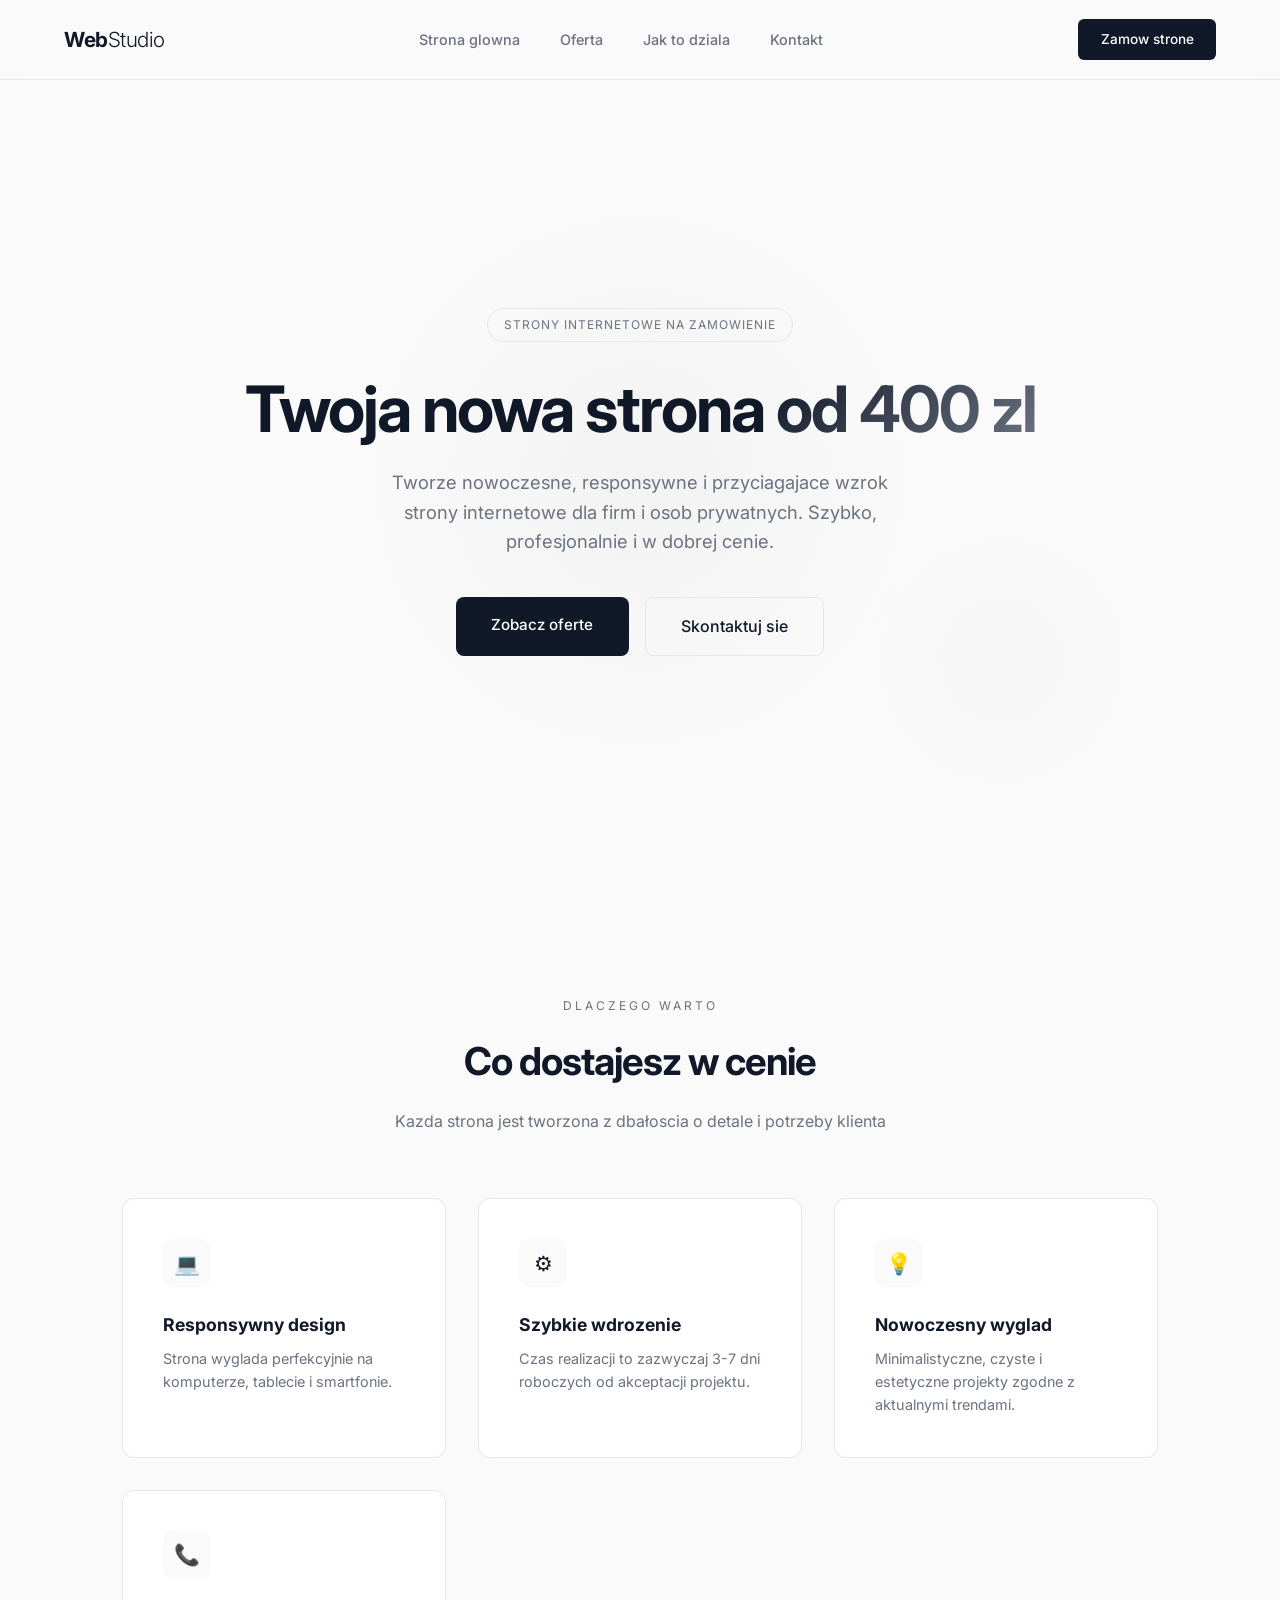
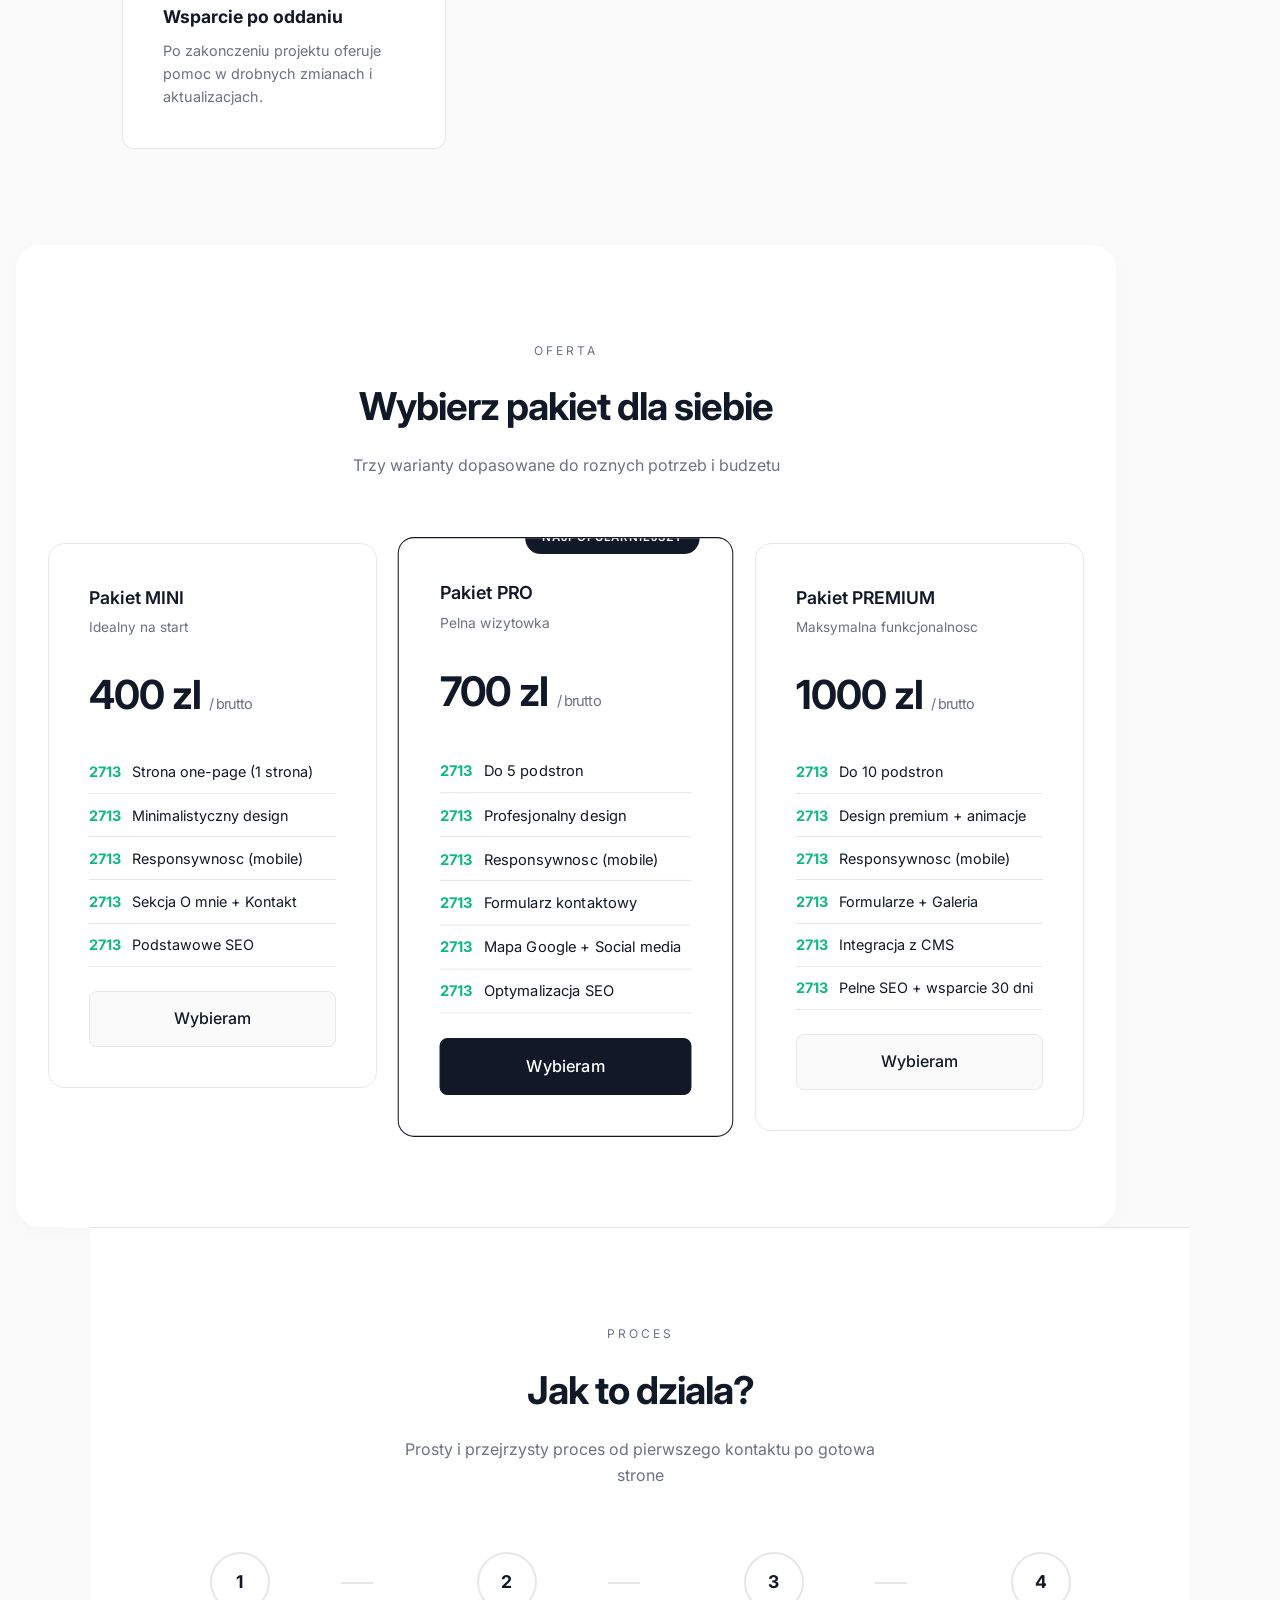
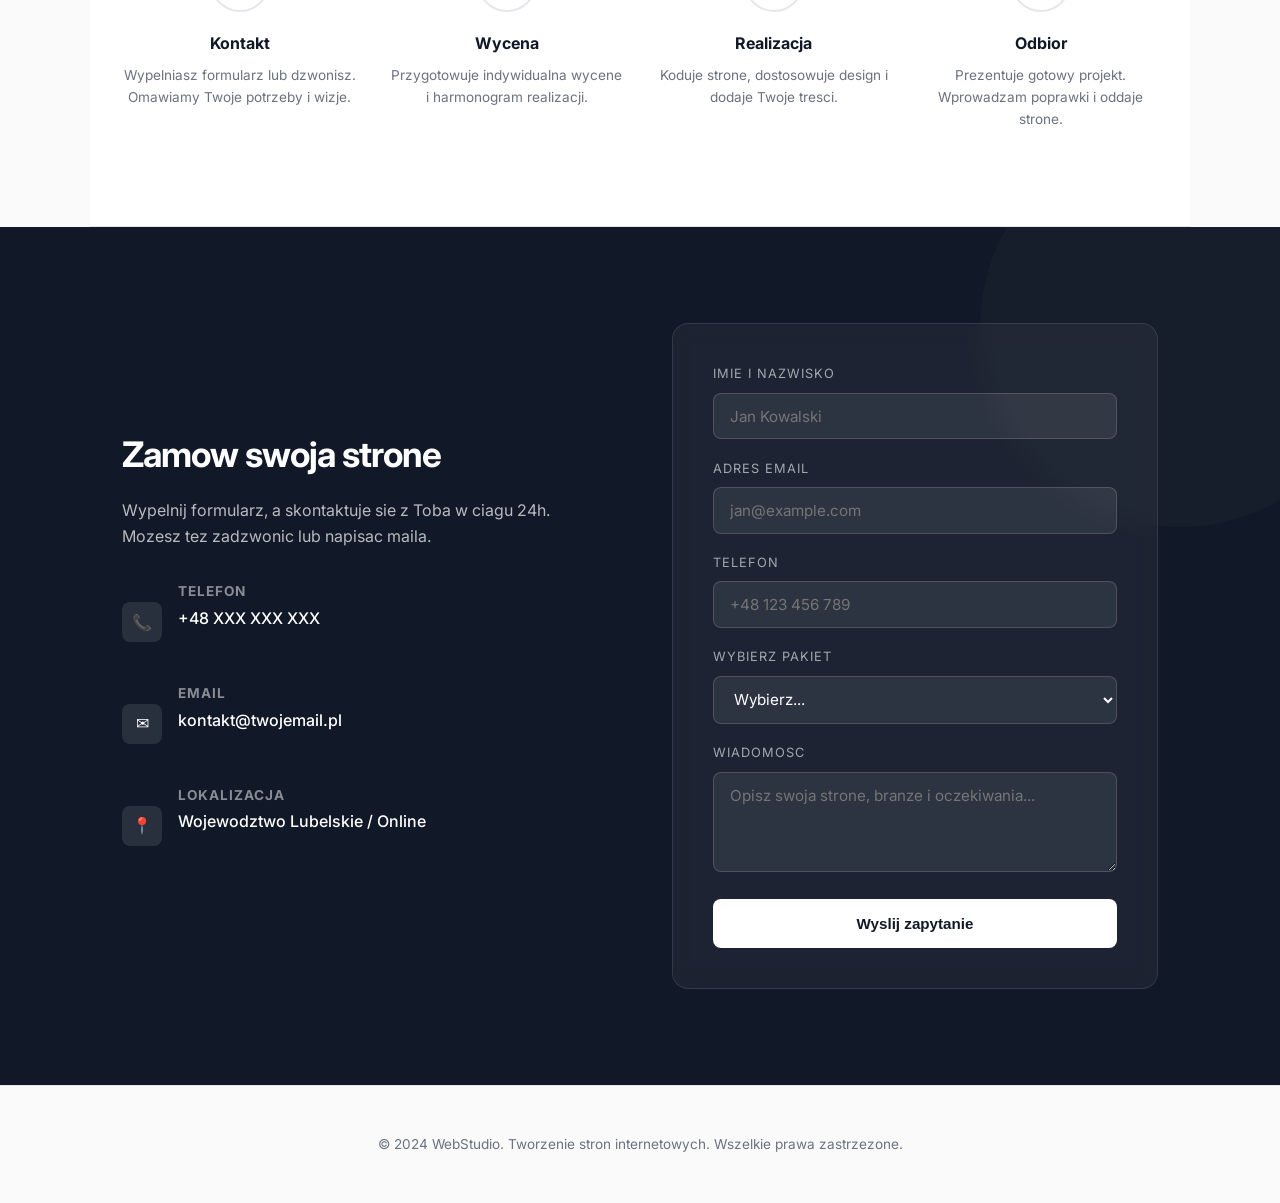
==== index.html @ 591a9b5f "Create index.html" ====
<!DOCTYPE html>
<html lang="pl">
<head>
<meta charset="UTF-8">
<meta name="viewport" content="width=device-width, initial-scale=1.0">
<title>Tworzenie Stron WWW | Profesjonalne strony od 400 zł</title>
<link href="https://fonts.googleapis.com/css2?family=Inter:wght@300;400;500;600;700&display=swap" rel="stylesheet">
<style>
:root{--bg:#fafafa;--text:#111827;--muted:#6b7280;--accent:#111827;--accent-light:#374151;--card:#ffffff;--border:#e5e7eb;--success:#10b981}
*{margin:0;padding:0;box-sizing:border-box}
html{scroll-behavior:smooth}
body{font-family:'Inter',sans-serif;background:var(--bg);color:var(--text);line-height:1.6;overflow-x:hidden}

/* NAV */
nav{position:fixed;top:0;width:100%;padding:1.2rem 4rem;display:flex;justify-content:space-between;align-items:center;z-index:1000;background:rgba(250,250,250,0.85);backdrop-filter:blur(20px);border-bottom:1px solid var(--border);transition:all .3s}
nav.scrolled{padding:0.8rem 4rem;box-shadow:0 4px 20px rgba(0,0,0,0.05)}
.logo{font-weight:700;font-size:1.3rem;letter-spacing:-0.5px}
.logo span{font-weight:300}
.nav-links{display:flex;gap:2.5rem;list-style:none}
.nav-links a{text-decoration:none;color:var(--muted);font-size:0.9rem;font-weight:500;transition:color .3s;position:relative}
.nav-links a:hover{color:var(--text)}
.nav-links a::after{content:'';position:absolute;bottom:-4px;left:0;width:0;height:2px;background:var(--text);transition:width .3s}
.nav-links a:hover::after{width:100%}
.nav-cta{padding:0.6rem 1.4rem;background:var(--text);color:#fff;border-radius:6px;text-decoration:none;font-size:0.85rem;font-weight:500;transition:all .3s}
.nav-cta:hover{background:var(--accent-light);transform:translateY(-1px)}
.mobile-menu{display:none;flex-direction:column;gap:5px;cursor:pointer}
.mobile-menu span{width:24px;height:2px;background:var(--text);transition:.3s}

/* HERO */
.hero{min-height:100vh;display:flex;align-items:center;justify-content:center;text-align:center;padding:8rem 2rem 4rem;position:relative;overflow:hidden}
.hero-bg{position:absolute;inset:0;z-index:0}
.hero-bg::before{content:'';position:absolute;top:20%;left:50%;transform:translateX(-50%);width:600px;height:600px;background:radial-gradient(circle,rgba(17,24,39,0.03) 0%,transparent 70%);border-radius:50%}
.hero-bg::after{content:'';position:absolute;bottom:10%;right:10%;width:300px;height:300px;background:radial-gradient(circle,rgba(17,24,39,0.02) 0%,transparent 70%);border-radius:50%}
.hero-content{position:relative;z-index:1;max-width:800px}
.hero-badge{display:inline-block;padding:0.4rem 1rem;border:1px solid var(--border);border-radius:50px;font-size:0.75rem;color:var(--muted);letter-spacing:1px;text-transform:uppercase;margin-bottom:2rem;animation:fadeInUp 1s ease}
.hero h1{font-size:clamp(2.5rem,5vw,4.5rem);font-weight:700;line-height:1.1;letter-spacing:-2px;margin-bottom:1.5rem;animation:fadeInUp 1.1s ease}
.hero h1 .highlight{background:linear-gradient(135deg,var(--text),var(--muted));-webkit-background-clip:text;-webkit-text-fill-color:transparent;background-clip:text}
.hero p{font-size:1.15rem;color:var(--muted);max-width:500px;margin:0 auto 2.5rem;animation:fadeInUp 1.2s ease}
.hero-buttons{display:flex;gap:1rem;justify-content:center;flex-wrap:wrap;animation:fadeInUp 1.3s ease}
.btn-primary{padding:1rem 2.2rem;background:var(--text);color:#fff;border-radius:8px;text-decoration:none;font-weight:500;transition:all .3s;border:none;cursor:pointer;font-size:0.95rem}
.btn-primary:hover{background:var(--accent-light);transform:translateY(-2px);box-shadow:0 10px 30px rgba(0,0,0,0.15)}
.btn-secondary{padding:1rem 2.2rem;background:transparent;color:var(--text);border:1.5px solid var(--border);border-radius:8px;text-decoration:none;font-weight:500;transition:all .3s}
.btn-secondary:hover{border-color:var(--text)}

@keyframes fadeInUp{from{opacity:0;transform:translateY(30px)}to{opacity:1;transform:translateY(0)}}

/* SECTIONS */
.section{padding:6rem 2rem;max-width:1100px;margin:0 auto}
.section-header{text-align:center;margin-bottom:4rem}
.section-label{font-size:0.75rem;text-transform:uppercase;letter-spacing:3px;color:var(--muted);margin-bottom:1rem}
.section-title{font-size:clamp(1.8rem,3vw,2.5rem);font-weight:700;letter-spacing:-1px;margin-bottom:1rem}
.section-sub{color:var(--muted);max-width:500px;margin:0 auto}

/* WHY */
.why-grid{display:grid;grid-template-columns:repeat(auto-fit,minmax(250px,1fr));gap:2rem;margin-top:3rem}
.why-card{padding:2.5rem;background:var(--card);border:1px solid var(--border);border-radius:12px;transition:all .3s}
.why-card:hover{transform:translateY(-5px);box-shadow:0 20px 40px rgba(0,0,0,0.06);border-color:transparent}
.why-icon{width:48px;height:48px;border-radius:10px;background:var(--bg);display:flex;align-items:center;justify-content:center;font-size:1.3rem;margin-bottom:1.5rem}
.why-card h3{font-size:1.1rem;margin-bottom:0.5rem}
.why-card p{font-size:0.9rem;color:var(--muted)}

/* OFFER */
.offer-grid{display:grid;grid-template-columns:repeat(auto-fit,minmax(300px,1fr));gap:1.5rem;margin-top:3rem;align-items:start}
.offer-card{background:var(--card);border:1.5px solid var(--border);border-radius:16px;padding:2.5rem;transition:all .3s;position:relative;overflow:hidden}
.offer-card:hover{transform:translateY(-8px);box-shadow:0 25px 50px rgba(0,0,0,0.08);border-color:transparent}
.offer-card.featured{border-color:var(--text);transform:scale(1.02)}
.offer-card.featured:hover{transform:scale(1.02) translateY(-8px)}
.popular{position:absolute;top:0;right:2rem;transform:translateY(-50%);background:var(--text);color:#fff;padding:0.4rem 1rem;border-radius:20px;font-size:0.7rem;font-weight:600;letter-spacing:1px;text-transform:uppercase}
.offer-header{margin-bottom:1.5rem}
.offer-name{font-size:1.1rem;font-weight:600;margin-bottom:0.3rem}
.offer-desc{font-size:0.85rem;color:var(--muted)}
.offer-price{font-size:2.5rem;font-weight:700;letter-spacing:-1px;margin-bottom:0.3rem}
.offer-price span{font-size:0.9rem;color:var(--muted);font-weight:400}
.offer-features{list-style:none;margin:1.5rem 0}
.offer-features li{padding:0.6rem 0;border-bottom:1px solid var(--border);font-size:0.9rem;display:flex;align-items:center;gap:0.7rem}
.offer-features li::before{content:"2713";color:var(--success);font-weight:700}
.offer-btn{display:block;width:100%;padding:0.9rem;text-align:center;background:var(--bg);color:var(--text);border:1.5px solid var(--border);border-radius:8px;text-decoration:none;font-weight:500;transition:all .3s}
.offer-btn:hover{background:var(--text);color:#fff;border-color:var(--text)}
.offer-card.featured .offer-btn{background:var(--text);color:#fff;border-color:var(--text)}
.offer-card.featured .offer-btn:hover{background:var(--accent-light)}

/* PROCESS */
.process-section{background:#fff;border-top:1px solid var(--border);border-bottom:1px solid var(--border)}
.process-steps{display:flex;justify-content:space-between;gap:2rem;flex-wrap:wrap;margin-top:3rem}
.process-step{flex:1;min-width:200px;text-align:center;position:relative}
.process-step:not(:last-child)::after{content:'';position:absolute;top:30px;right:-1rem;width:2rem;height:2px;background:var(--border)}
.step-circle{width:60px;height:60px;border-radius:50%;border:2px solid var(--border);display:flex;align-items:center;justify-content:center;font-weight:700;font-size:1.1rem;margin:0 auto 1.2rem;background:#fff;transition:all .3s}
.process-step:hover .step-circle{border-color:var(--text);background:var(--text);color:#fff}
.process-step h4{margin-bottom:0.5rem}
.process-step p{font-size:0.85rem;color:var(--muted)}

/* CONTACT */
.contact-section{background:var(--text);color:#fff;position:relative;overflow:hidden}
.contact-section::before{content:'';position:absolute;top:-100px;right:-100px;width:400px;height:400px;background:rgba(255,255,255,0.02);border-radius:50%}
.contact-grid{display:grid;grid-template-columns:1fr 1fr;gap:4rem;align-items:center}
.contact-info h2{font-size:2.2rem;margin-bottom:1rem;letter-spacing:-1px}
.contact-info p{color:rgba(255,255,255,0.7);margin-bottom:2rem}
.contact-detail{display:flex;align-items:center;gap:1rem;margin-bottom:1.2rem}
.contact-detail-icon{width:40px;height:40px;border-radius:8px;background:rgba(255,255,255,0.1);display:flex;align-items:center;justify-content:center;font-size:1rem}
.contact-detail-text h4{font-size:0.85rem;color:rgba(255,255,255,0.5);text-transform:uppercase;letter-spacing:1px;margin-bottom:0.2rem}
.contact-detail-text p{color:#fff;font-weight:500}

.contact-form{background:rgba(255,255,255,0.05);backdrop-filter:blur(10px);padding:2.5rem;border-radius:16px;border:1px solid rgba(255,255,255,0.1)}
.form-group{margin-bottom:1.2rem}
.form-group label{display:block;font-size:0.8rem;text-transform:uppercase;letter-spacing:1px;color:rgba(255,255,255,0.6);margin-bottom:0.5rem}
.form-group input,.form-group select,.form-group textarea{width:100%;padding:0.8rem 1rem;background:rgba(255,255,255,0.08);border:1px solid rgba(255,255,255,0.15);border-radius:8px;color:#fff;font-family:inherit;font-size:0.95rem;transition:all .3s}
.form-group input:focus,.form-group select:focus,.form-group textarea:focus{outline:none;border-color:rgba(255,255,255,0.4);background:rgba(255,255,255,0.12)}
.form-group textarea{min-height:100px;resize:vertical}
.form-group select option{background:var(--text);color:#fff}
.submit-btn{width:100%;padding:1rem;background:#fff;color:var(--text);border:none;border-radius:8px;font-weight:600;font-size:0.95rem;cursor:pointer;transition:all .3s}
.submit-btn:hover{background:rgba(255,255,255,0.9);transform:translateY(-2px)}

/* FOOTER */
footer{padding:3rem 2rem;text-align:center;color:var(--muted);font-size:0.85rem;border-top:1px solid var(--border)}

/* RESPONSIVE */
@media(max-width:768px){
.nav-links{display:none}
.mobile-menu{display:flex}
.hero h1{font-size:2.2rem}
.contact-grid{grid-template-columns:1fr;gap:3rem}
.process-step:not(:last-child)::after{display:none}
.section{padding:4rem 1.5rem}
nav{padding:1rem 1.5rem}
}
</style>
</head>
<body>

<nav id="navbar">
<div class="logo">Web<span>Studio</span></div>
<ul class="nav-links">
<li><a href="#home">Strona glowna</a></li>
<li><a href="#oferta">Oferta</a></li>
<li><a href="#proces">Jak to dziala</a></li>
<li><a href="#kontakt">Kontakt</a></li>
</ul>
<a href="#kontakt" class="nav-cta">Zamow strone</a>
<div class="mobile-menu" onclick="document.querySelector('.nav-links').classList.toggle('active')">
<span></span><span></span><span></span>
</div>
</nav>

<section class="hero" id="home">
<div class="hero-bg"></div>
<div class="hero-content">
<div class="hero-badge">Strony internetowe na zamowienie</div>
<h1>Twoja nowa strona <span class="highlight">od 400 zl</span></h1>
<p>Tworze nowoczesne, responsywne i przyciagajace wzrok strony internetowe dla firm i osob prywatnych. Szybko, profesjonalnie i w dobrej cenie.</p>
<div class="hero-buttons">
<a href="#oferta" class="btn-primary">Zobacz oferte</a>
<a href="#kontakt" class="btn-secondary">Skontaktuj sie</a>
</div>
</div>
</section>

<section class="section" id="dlaczego">
<div class="section-header">
<div class="section-label">Dlaczego warto</div>
<h2 class="section-title">Co dostajesz w cenie</h2>
<p class="section-sub">Kazda strona jest tworzona z dbałoscia o detale i potrzeby klienta</p>
</div>
<div class="why-grid">
<div class="why-card">
<div class="why-icon">&#128187;</div>
<h3>Responsywny design</h3>
<p>Strona wyglada perfekcyjnie na komputerze, tablecie i smartfonie.</p>
</div>
<div class="why-card">
<div class="why-icon">&#9881;</div>
<h3>Szybkie wdrozenie</h3>
<p>Czas realizacji to zazwyczaj 3-7 dni roboczych od akceptacji projektu.</p>
</div>
<div class="why-card">
<div class="why-icon">&#128161;</div>
<h3>Nowoczesny wyglad</h3>
<p>Minimalistyczne, czyste i estetyczne projekty zgodne z aktualnymi trendami.</p>
</div>
<div class="why-card">
<div class="why-icon">&#128222;</div>
<h3>Wsparcie po oddaniu</h3>
<p>Po zakonczeniu projektu oferuje pomoc w drobnych zmianach i aktualizacjach.</p>
</div>
</div>
</section>

<section class="section" id="oferta" style="background:#fff;border-radius:24px;margin:0 1rem;padding:6rem 2rem;box-shadow:0 4px 20px rgba(0,0,0,0.02)">
<div class="section-header">
<div class="section-label">Oferta</div>
<h2 class="section-title">Wybierz pakiet dla siebie</h2>
<p class="section-sub">Trzy warianty dopasowane do roznych potrzeb i budzetu</p>
</div>
<div class="offer-grid">
<div class="offer-card">
<div class="offer-header">
<div class="offer-name">Pakiet MINI</div>
<div class="offer-desc">Idealny na start</div>
</div>
<div class="offer-price">400 zl <span>/ brutto</span></div>
<ul class="offer-features">
<li>Strona one-page (1 strona)</li>
<li>Minimalistyczny design</li>
<li>Responsywnosc (mobile)</li>
<li>Sekcja O mnie + Kontakt</li>
<li>Podstawowe SEO</li>
</ul>
<a href="#kontakt" class="offer-btn">Wybieram</a>
</div>
<div class="offer-card featured">
<div class="popular">Najpopularniejszy</div>
<div class="offer-header">
<div class="offer-name">Pakiet PRO</div>
<div class="offer-desc">Pelna wizytowka</div>
</div>
<div class="offer-price">700 zl <span>/ brutto</span></div>
<ul class="offer-features">
<li>Do 5 podstron</li>
<li>Profesjonalny design</li>
<li>Responsywnosc (mobile)</li>
<li>Formularz kontaktowy</li>
<li>Mapa Google + Social media</li>
<li>Optymalizacja SEO</li>
</ul>
<a href="#kontakt" class="offer-btn">Wybieram</a>
</div>
<div class="offer-card">
<div class="offer-header">
<div class="offer-name">Pakiet PREMIUM</div>
<div class="offer-desc">Maksymalna funkcjonalnosc</div>
</div>
<div class="offer-price">1000 zl <span>/ brutto</span></div>
<ul class="offer-features">
<li>Do 10 podstron</li>
<li>Design premium + animacje</li>
<li>Responsywnosc (mobile)</li>
<li>Formularze + Galeria</li>
<li>Integracja z CMS</li>
<li>Pelne SEO + wsparcie 30 dni</li>
</ul>
<a href="#kontakt" class="offer-btn">Wybieram</a>
</div>
</div>
</section>

<section class="section process-section" id="proces">
<div class="section-header">
<div class="section-label">Proces</div>
<h2 class="section-title">Jak to dziala?</h2>
<p class="section-sub">Prosty i przejrzysty proces od pierwszego kontaktu po gotowa strone</p>
</div>
<div class="process-steps">
<div class="process-step">
<div class="step-circle">1</div>
<h4>Kontakt</h4>
<p>Wypelniasz formularz lub dzwonisz. Omawiamy Twoje potrzeby i wizje.</p>
</div>
<div class="process-step">
<div class="step-circle">2</div>
<h4>Wycena</h4>
<p>Przygotowuje indywidualna wycene i harmonogram realizacji.</p>
</div>
<div class="process-step">
<div class="step-circle">3</div>
<h4>Realizacja</h4>
<p>Koduje strone, dostosowuje design i dodaje Twoje tresci.</p>
</div>
<div class="process-step">
<div class="step-circle">4</div>
<h4>Odbior</h4>
<p>Prezentuje gotowy projekt. Wprowadzam poprawki i oddaje strone.</p>
</div>
</div>
</section>

<section class="contact-section" id="kontakt">
<div class="section" style="max-width:1100px">
<div class="contact-grid">
<div class="contact-info">
<h2>Zamow swoja strone</h2>
<p>Wypelnij formularz, a skontaktuje sie z Toba w ciagu 24h. Mozesz tez zadzwonic lub napisac maila.</p>
<div class="contact-detail">
<div class="contact-detail-icon">&#128222;</div>
<div class="contact-detail-text">
<h4>Telefon</h4>
<p>+48 XXX XXX XXX</p>
</div>
</div>
<div class="contact-detail">
<div class="contact-detail-icon">&#9993;</div>
<div class="contact-detail-text">
<h4>Email</h4>
<p>kontakt@twojemail.pl</p>
</div>
</div>
<div class="contact-detail">
<div class="contact-detail-icon">&#128205;</div>
<div class="contact-detail-text">
<h4>Lokalizacja</h4>
<p>Wojewodztwo Lubelskie / Online</p>
</div>
</div>
</div>
<div class="contact-form">
<form onsubmit="event.preventDefault(); alert('Dziekujemy! Twoje zapytanie zostalo wyslane.');">
<div class="form-group">
<label>Imie i nazwisko</label>
<input type="text" placeholder="Jan Kowalski" required>
</div>
<div class="form-group">
<label>Adres email</label>
<input type="email" placeholder="jan@example.com" required>
</div>
<div class="form-group">
<label>Telefon</label>
<input type="tel" placeholder="+48 123 456 789">
</div>
<div class="form-group">
<label>Wybierz pakiet</label>
<select required>
<option value="">Wybierz...</option>
<option value="mini">Pakiet MINI — 400 zl</option>
<option value="pro">Pakiet PRO — 700 zl</option>
<option value="premium">Pakiet PREMIUM — 1000 zl</option>
<option value="inne">Inne / Indywidualna wycena</option>
</select>
</div>
<div class="form-group">
<label>Wiadomosc</label>
<textarea placeholder="Opisz swoja strone, branze i oczekiwania..."></textarea>
</div>
<button type="submit" class="submit-btn">Wyslij zapytanie</button>
</form>
</div>
</div>
</div>
</section>

<footer>
<p>&copy; 2024 WebStudio. Tworzenie stron internetowych. Wszelkie prawa zastrzezone.</p>
</footer>

<script>
window.addEventListener('scroll',()=>{
const nav=document.getElementById('navbar');
if(window.scrollY>50) nav.classList.add('scrolled');
else nav.classList.remove('scrolled');
});
</script>

</body>
  </html>
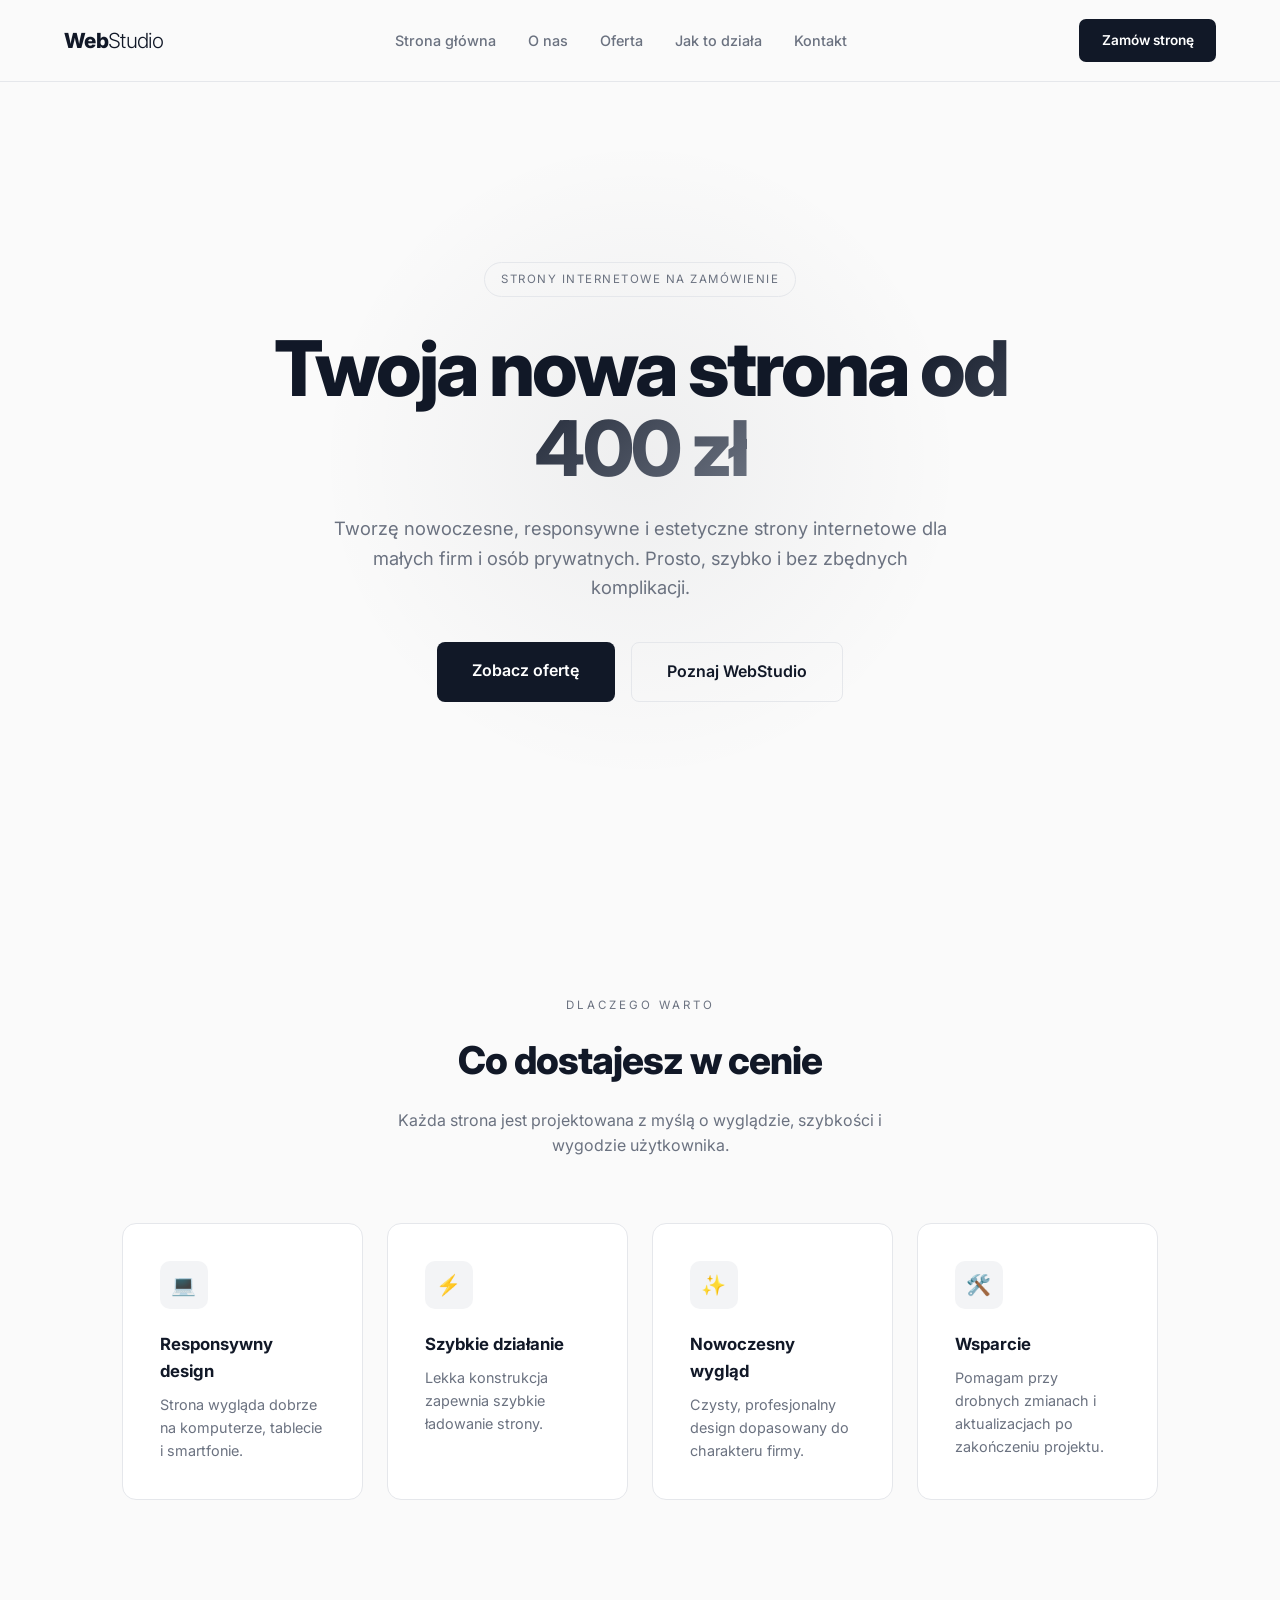
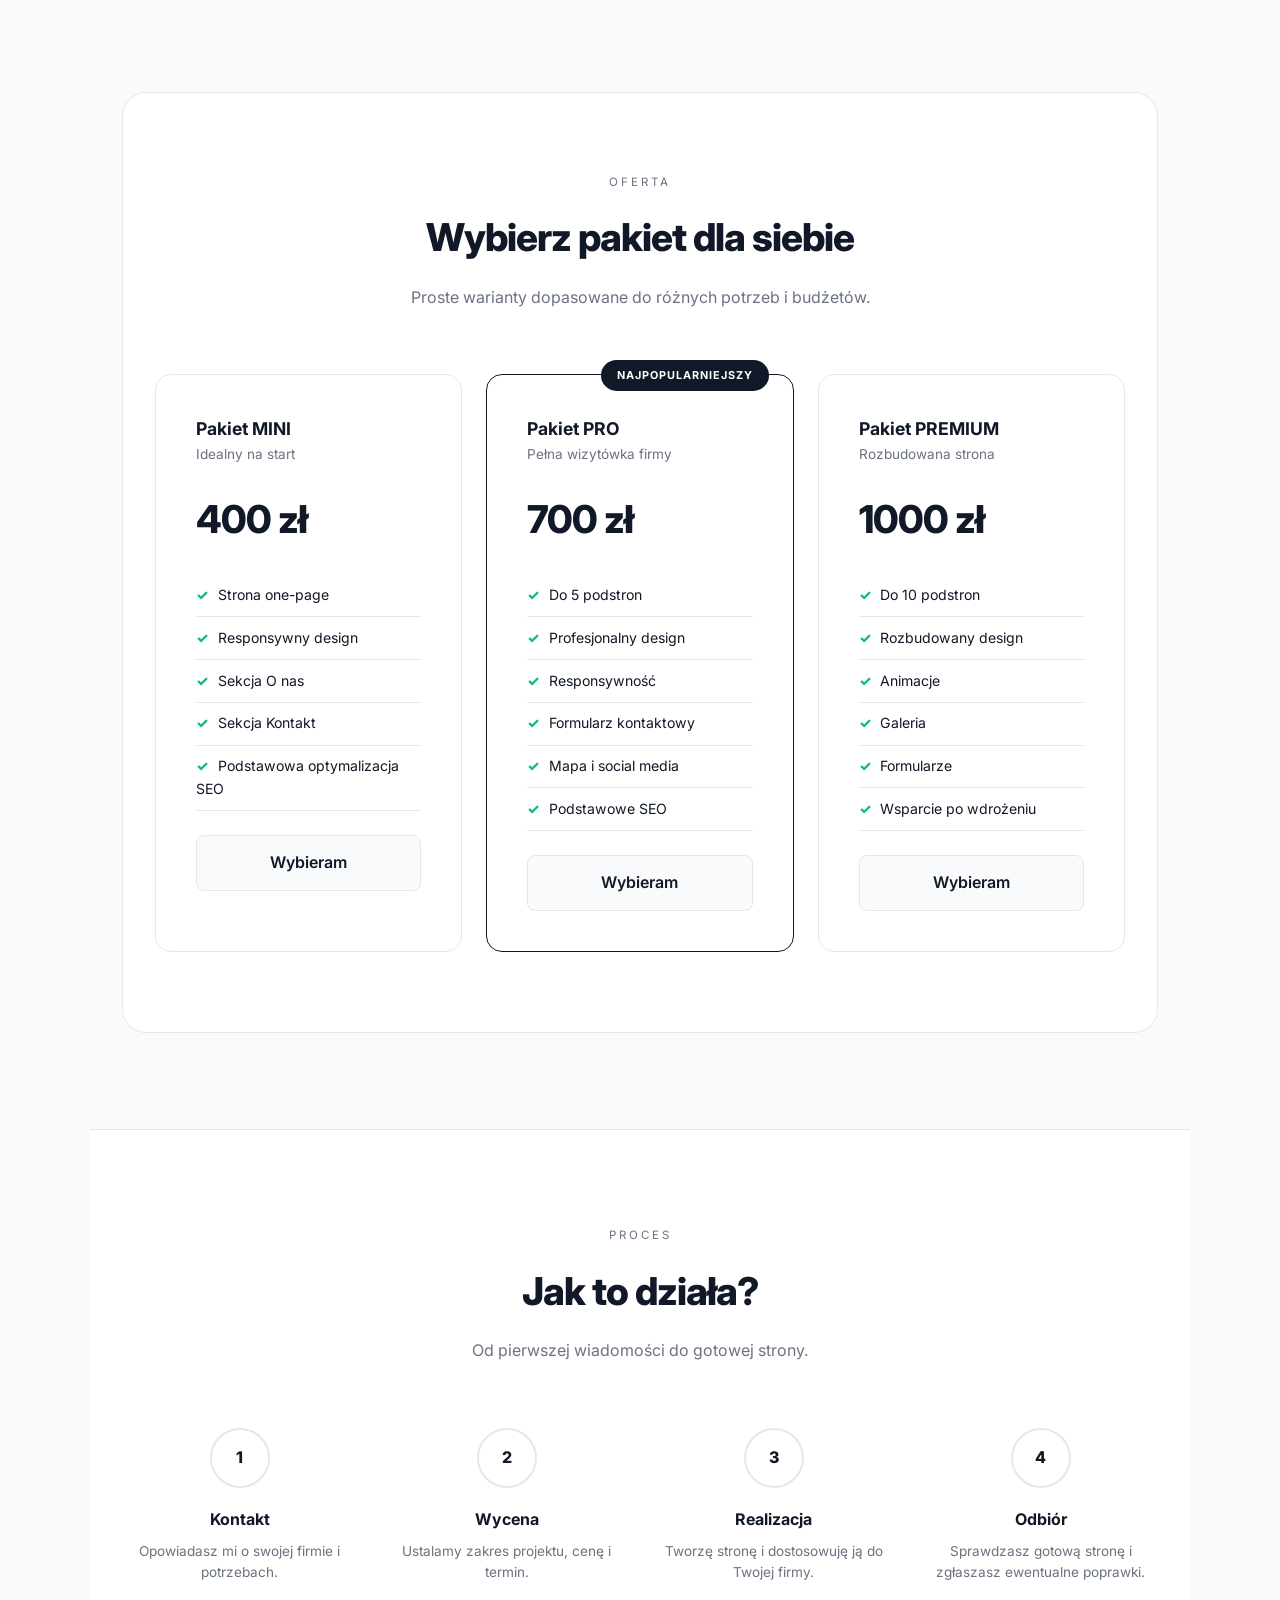
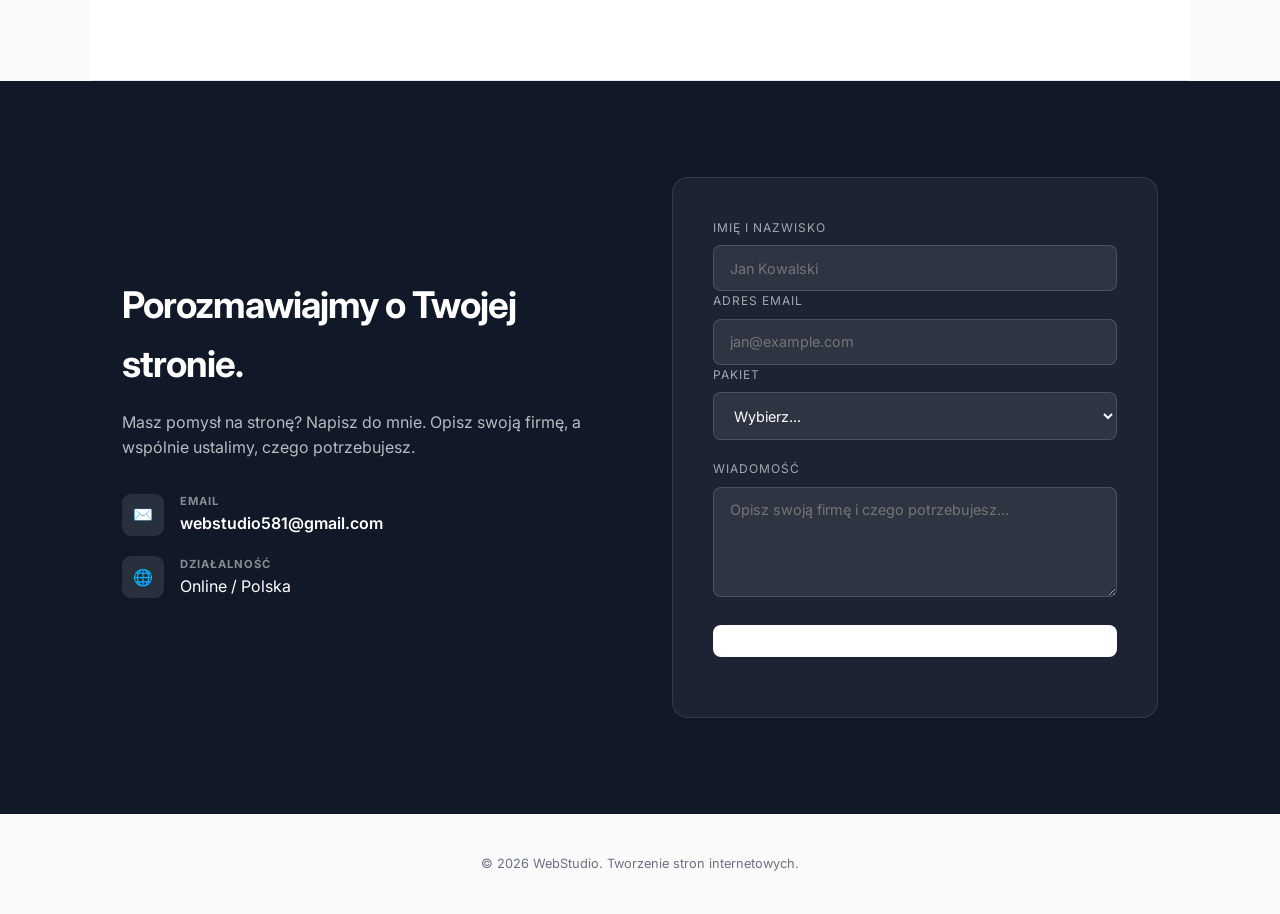
==== commit 59753a11: "Update index.html" ====
--- a/index.html
+++ b/index.html
@@ -1,351 +1,929 @@
-<!DOCTYPE html>
-<html lang="pl">
+<!DOCTYPE html><html lang="pl">
 <head>
 <meta charset="UTF-8">
-<meta name="viewport" content="width=device-width, initial-scale=1.0">
-<title>Tworzenie Stron WWW | Profesjonalne strony od 400 zł</title>
-<link href="https://fonts.googleapis.com/css2?family=Inter:wght@300;400;500;600;700&display=swap" rel="stylesheet">
-<style>
-:root{--bg:#fafafa;--text:#111827;--muted:#6b7280;--accent:#111827;--accent-light:#374151;--card:#ffffff;--border:#e5e7eb;--success:#10b981}
-*{margin:0;padding:0;box-sizing:border-box}
-html{scroll-behavior:smooth}
-body{font-family:'Inter',sans-serif;background:var(--bg);color:var(--text);line-height:1.6;overflow-x:hidden}
-
-/* NAV */
-nav{position:fixed;top:0;width:100%;padding:1.2rem 4rem;display:flex;justify-content:space-between;align-items:center;z-index:1000;background:rgba(250,250,250,0.85);backdrop-filter:blur(20px);border-bottom:1px solid var(--border);transition:all .3s}
-nav.scrolled{padding:0.8rem 4rem;box-shadow:0 4px 20px rgba(0,0,0,0.05)}
-.logo{font-weight:700;font-size:1.3rem;letter-spacing:-0.5px}
-.logo span{font-weight:300}
-.nav-links{display:flex;gap:2.5rem;list-style:none}
-.nav-links a{text-decoration:none;color:var(--muted);font-size:0.9rem;font-weight:500;transition:color .3s;position:relative}
-.nav-links a:hover{color:var(--text)}
-.nav-links a::after{content:'';position:absolute;bottom:-4px;left:0;width:0;height:2px;background:var(--text);transition:width .3s}
-.nav-links a:hover::after{width:100%}
-.nav-cta{padding:0.6rem 1.4rem;background:var(--text);color:#fff;border-radius:6px;text-decoration:none;font-size:0.85rem;font-weight:500;transition:all .3s}
-.nav-cta:hover{background:var(--accent-light);transform:translateY(-1px)}
-.mobile-menu{display:none;flex-direction:column;gap:5px;cursor:pointer}
-.mobile-menu span{width:24px;height:2px;background:var(--text);transition:.3s}
-
-/* HERO */
-.hero{min-height:100vh;display:flex;align-items:center;justify-content:center;text-align:center;padding:8rem 2rem 4rem;position:relative;overflow:hidden}
-.hero-bg{position:absolute;inset:0;z-index:0}
-.hero-bg::before{content:'';position:absolute;top:20%;left:50%;transform:translateX(-50%);width:600px;height:600px;background:radial-gradient(circle,rgba(17,24,39,0.03) 0%,transparent 70%);border-radius:50%}
-.hero-bg::after{content:'';position:absolute;bottom:10%;right:10%;width:300px;height:300px;background:radial-gradient(circle,rgba(17,24,39,0.02) 0%,transparent 70%);border-radius:50%}
-.hero-content{position:relative;z-index:1;max-width:800px}
-.hero-badge{display:inline-block;padding:0.4rem 1rem;border:1px solid var(--border);border-radius:50px;font-size:0.75rem;color:var(--muted);letter-spacing:1px;text-transform:uppercase;margin-bottom:2rem;animation:fadeInUp 1s ease}
-.hero h1{font-size:clamp(2.5rem,5vw,4.5rem);font-weight:700;line-height:1.1;letter-spacing:-2px;margin-bottom:1.5rem;animation:fadeInUp 1.1s ease}
-.hero h1 .highlight{background:linear-gradient(135deg,var(--text),var(--muted));-webkit-background-clip:text;-webkit-text-fill-color:transparent;background-clip:text}
-.hero p{font-size:1.15rem;color:var(--muted);max-width:500px;margin:0 auto 2.5rem;animation:fadeInUp 1.2s ease}
-.hero-buttons{display:flex;gap:1rem;justify-content:center;flex-wrap:wrap;animation:fadeInUp 1.3s ease}
-.btn-primary{padding:1rem 2.2rem;background:var(--text);color:#fff;border-radius:8px;text-decoration:none;font-weight:500;transition:all .3s;border:none;cursor:pointer;font-size:0.95rem}
-.btn-primary:hover{background:var(--accent-light);transform:translateY(-2px);box-shadow:0 10px 30px rgba(0,0,0,0.15)}
-.btn-secondary{padding:1rem 2.2rem;background:transparent;color:var(--text);border:1.5px solid var(--border);border-radius:8px;text-decoration:none;font-weight:500;transition:all .3s}
-.btn-secondary:hover{border-color:var(--text)}
-
-@keyframes fadeInUp{from{opacity:0;transform:translateY(30px)}to{opacity:1;transform:translateY(0)}}
-
-/* SECTIONS */
-.section{padding:6rem 2rem;max-width:1100px;margin:0 auto}
-.section-header{text-align:center;margin-bottom:4rem}
-.section-label{font-size:0.75rem;text-transform:uppercase;letter-spacing:3px;color:var(--muted);margin-bottom:1rem}
-.section-title{font-size:clamp(1.8rem,3vw,2.5rem);font-weight:700;letter-spacing:-1px;margin-bottom:1rem}
-.section-sub{color:var(--muted);max-width:500px;margin:0 auto}
-
-/* WHY */
-.why-grid{display:grid;grid-template-columns:repeat(auto-fit,minmax(250px,1fr));gap:2rem;margin-top:3rem}
-.why-card{padding:2.5rem;background:var(--card);border:1px solid var(--border);border-radius:12px;transition:all .3s}
-.why-card:hover{transform:translateY(-5px);box-shadow:0 20px 40px rgba(0,0,0,0.06);border-color:transparent}
-.why-icon{width:48px;height:48px;border-radius:10px;background:var(--bg);display:flex;align-items:center;justify-content:center;font-size:1.3rem;margin-bottom:1.5rem}
-.why-card h3{font-size:1.1rem;margin-bottom:0.5rem}
-.why-card p{font-size:0.9rem;color:var(--muted)}
-
-/* OFFER */
-.offer-grid{display:grid;grid-template-columns:repeat(auto-fit,minmax(300px,1fr));gap:1.5rem;margin-top:3rem;align-items:start}
-.offer-card{background:var(--card);border:1.5px solid var(--border);border-radius:16px;padding:2.5rem;transition:all .3s;position:relative;overflow:hidden}
-.offer-card:hover{transform:translateY(-8px);box-shadow:0 25px 50px rgba(0,0,0,0.08);border-color:transparent}
-.offer-card.featured{border-color:var(--text);transform:scale(1.02)}
-.offer-card.featured:hover{transform:scale(1.02) translateY(-8px)}
-.popular{position:absolute;top:0;right:2rem;transform:translateY(-50%);background:var(--text);color:#fff;padding:0.4rem 1rem;border-radius:20px;font-size:0.7rem;font-weight:600;letter-spacing:1px;text-transform:uppercase}
-.offer-header{margin-bottom:1.5rem}
-.offer-name{font-size:1.1rem;font-weight:600;margin-bottom:0.3rem}
-.offer-desc{font-size:0.85rem;color:var(--muted)}
-.offer-price{font-size:2.5rem;font-weight:700;letter-spacing:-1px;margin-bottom:0.3rem}
-.offer-price span{font-size:0.9rem;color:var(--muted);font-weight:400}
-.offer-features{list-style:none;margin:1.5rem 0}
-.offer-features li{padding:0.6rem 0;border-bottom:1px solid var(--border);font-size:0.9rem;display:flex;align-items:center;gap:0.7rem}
-.offer-features li::before{content:"2713";color:var(--success);font-weight:700}
-.offer-btn{display:block;width:100%;padding:0.9rem;text-align:center;background:var(--bg);color:var(--text);border:1.5px solid var(--border);border-radius:8px;text-decoration:none;font-weight:500;transition:all .3s}
-.offer-btn:hover{background:var(--text);color:#fff;border-color:var(--text)}
-.offer-card.featured .offer-btn{background:var(--text);color:#fff;border-color:var(--text)}
-.offer-card.featured .offer-btn:hover{background:var(--accent-light)}
-
-/* PROCESS */
-.process-section{background:#fff;border-top:1px solid var(--border);border-bottom:1px solid var(--border)}
-.process-steps{display:flex;justify-content:space-between;gap:2rem;flex-wrap:wrap;margin-top:3rem}
-.process-step{flex:1;min-width:200px;text-align:center;position:relative}
-.process-step:not(:last-child)::after{content:'';position:absolute;top:30px;right:-1rem;width:2rem;height:2px;background:var(--border)}
-.step-circle{width:60px;height:60px;border-radius:50%;border:2px solid var(--border);display:flex;align-items:center;justify-content:center;font-weight:700;font-size:1.1rem;margin:0 auto 1.2rem;background:#fff;transition:all .3s}
-.process-step:hover .step-circle{border-color:var(--text);background:var(--text);color:#fff}
-.process-step h4{margin-bottom:0.5rem}
-.process-step p{font-size:0.85rem;color:var(--muted)}
-
-/* CONTACT */
-.contact-section{background:var(--text);color:#fff;position:relative;overflow:hidden}
-.contact-section::before{content:'';position:absolute;top:-100px;right:-100px;width:400px;height:400px;background:rgba(255,255,255,0.02);border-radius:50%}
-.contact-grid{display:grid;grid-template-columns:1fr 1fr;gap:4rem;align-items:center}
-.contact-info h2{font-size:2.2rem;margin-bottom:1rem;letter-spacing:-1px}
-.contact-info p{color:rgba(255,255,255,0.7);margin-bottom:2rem}
-.contact-detail{display:flex;align-items:center;gap:1rem;margin-bottom:1.2rem}
-.contact-detail-icon{width:40px;height:40px;border-radius:8px;background:rgba(255,255,255,0.1);display:flex;align-items:center;justify-content:center;font-size:1rem}
-.contact-detail-text h4{font-size:0.85rem;color:rgba(255,255,255,0.5);text-transform:uppercase;letter-spacing:1px;margin-bottom:0.2rem}
-.contact-detail-text p{color:#fff;font-weight:500}
-
-.contact-form{background:rgba(255,255,255,0.05);backdrop-filter:blur(10px);padding:2.5rem;border-radius:16px;border:1px solid rgba(255,255,255,0.1)}
-.form-group{margin-bottom:1.2rem}
-.form-group label{display:block;font-size:0.8rem;text-transform:uppercase;letter-spacing:1px;color:rgba(255,255,255,0.6);margin-bottom:0.5rem}
-.form-group input,.form-group select,.form-group textarea{width:100%;padding:0.8rem 1rem;background:rgba(255,255,255,0.08);border:1px solid rgba(255,255,255,0.15);border-radius:8px;color:#fff;font-family:inherit;font-size:0.95rem;transition:all .3s}
-.form-group input:focus,.form-group select:focus,.form-group textarea:focus{outline:none;border-color:rgba(255,255,255,0.4);background:rgba(255,255,255,0.12)}
-.form-group textarea{min-height:100px;resize:vertical}
-.form-group select option{background:var(--text);color:#fff}
-.submit-btn{width:100%;padding:1rem;background:#fff;color:var(--text);border:none;border-radius:8px;font-weight:600;font-size:0.95rem;cursor:pointer;transition:all .3s}
-.submit-btn:hover{background:rgba(255,255,255,0.9);transform:translateY(-2px)}
-
-/* FOOTER */
-footer{padding:3rem 2rem;text-align:center;color:var(--muted);font-size:0.85rem;border-top:1px solid var(--border)}
-
-/* RESPONSIVE */
+<meta name="viewport" content="width=device-width, initial-scale=1.0"><title>WebStudio — Nowoczesne strony internetowe</title>
+<meta name="description" content="WebStudio tworzy nowoczesne, responsywne strony internetowe dla małych firm i osób prywatnych."><link href="https://fonts.googleapis.com/css2?family=Inter:wght@300;400;500;600;700;800&display=swap" rel="stylesheet"><style>
+:root{
+    --bg:#fafafa;
+    --text:#111827;
+    --muted:#6b7280;
+    --accent:#111827;
+    --accent-light:#374151;
+    --card:#ffffff;
+    --border:#e5e7eb;
+    --success:#10b981;
+}
+
+*{
+    margin:0;
+    padding:0;
+    box-sizing:border-box;
+}
+
+html{
+    scroll-behavior:smooth;
+}
+
+body{
+    font-family:'Inter',sans-serif;
+    background:var(--bg);
+    color:var(--text);
+    line-height:1.6;
+    overflow-x:hidden;
+}
+
+a{
+    color:inherit;
+}
+
+/* ================= NAV ================= */
+
+nav{
+    position:fixed;
+    top:0;
+    width:100%;
+    padding:1.2rem 4rem;
+    display:flex;
+    justify-content:space-between;
+    align-items:center;
+    z-index:1000;
+    background:rgba(250,250,250,.88);
+    backdrop-filter:blur(20px);
+    border-bottom:1px solid var(--border);
+    transition:.3s;
+}
+
+nav.scrolled{
+    padding:.8rem 4rem;
+    box-shadow:0 4px 20px rgba(0,0,0,.05);
+}
+
+.logo{
+    font-weight:800;
+    font-size:1.3rem;
+    letter-spacing:-.7px;
+    text-decoration:none;
+}
+
+.logo span{
+    font-weight:300;
+}
+
+.nav-links{
+    display:flex;
+    gap:2rem;
+    list-style:none;
+}
+
+.nav-links a{
+    text-decoration:none;
+    color:var(--muted);
+    font-size:.9rem;
+    font-weight:500;
+    transition:.3s;
+}
+
+.nav-links a:hover{
+    color:var(--text);
+}
+
+.nav-cta{
+    padding:.65rem 1.4rem;
+    background:var(--text);
+    color:#fff;
+    border-radius:7px;
+    text-decoration:none;
+    font-size:.85rem;
+    font-weight:600;
+    transition:.3s;
+}
+
+.nav-cta:hover{
+    background:var(--accent-light);
+    transform:translateY(-2px);
+}
+
+.mobile-menu{
+    display:none;
+    flex-direction:column;
+    gap:5px;
+    cursor:pointer;
+}
+
+.mobile-menu span{
+    width:24px;
+    height:2px;
+    background:var(--text);
+}
+
+/* ================= HERO ================= */
+
+.hero{
+    min-height:100vh;
+    display:flex;
+    align-items:center;
+    justify-content:center;
+    text-align:center;
+    padding:8rem 2rem 4rem;
+    position:relative;
+}
+
+.hero-bg{
+    position:absolute;
+    inset:0;
+    overflow:hidden;
+}
+
+.hero-bg::before{
+    content:'';
+    position:absolute;
+    top:15%;
+    left:50%;
+    transform:translateX(-50%);
+    width:650px;
+    height:650px;
+    background:radial-gradient(circle,rgba(17,24,39,.05),transparent 70%);
+    border-radius:50%;
+}
+
+.hero-content{
+    position:relative;
+    z-index:1;
+    max-width:850px;
+}
+
+.hero-badge{
+    display:inline-block;
+    padding:.45rem 1rem;
+    border:1px solid var(--border);
+    border-radius:50px;
+    font-size:.72rem;
+    color:var(--muted);
+    letter-spacing:1.5px;
+    text-transform:uppercase;
+    margin-bottom:2rem;
+}
+
+.hero h1{
+    font-size:clamp(2.6rem,6vw,5rem);
+    font-weight:800;
+    line-height:1.05;
+    letter-spacing:-3px;
+    margin-bottom:1.5rem;
+}
+
+.highlight{
+    background:linear-gradient(135deg,#111827,#6b7280);
+    -webkit-background-clip:text;
+    -webkit-text-fill-color:transparent;
+}
+
+.hero p{
+    font-size:1.15rem;
+    color:var(--muted);
+    max-width:620px;
+    margin:0 auto 2.5rem;
+}
+
+.hero-buttons{
+    display:flex;
+    gap:1rem;
+    justify-content:center;
+    flex-wrap:wrap;
+}
+
+.btn-primary,
+.btn-secondary{
+    padding:1rem 2.2rem;
+    border-radius:8px;
+    text-decoration:none;
+    font-weight:600;
+    transition:.3s;
+}
+
+.btn-primary{
+    background:var(--text);
+    color:#fff;
+}
+
+.btn-primary:hover{
+    transform:translateY(-3px);
+    box-shadow:0 12px 30px rgba(0,0,0,.15);
+}
+
+.btn-secondary{
+    border:1.5px solid var(--border);
+}
+
+.btn-secondary:hover{
+    border-color:var(--text);
+}
+
+/* ================= SECTIONS ================= */
+
+.section{
+    padding:6rem 2rem;
+    max-width:1100px;
+    margin:auto;
+}
+
+.section-header{
+    text-align:center;
+    margin-bottom:4rem;
+}
+
+.section-label{
+    font-size:.72rem;
+    text-transform:uppercase;
+    letter-spacing:3px;
+    color:var(--muted);
+    margin-bottom:1rem;
+}
+
+.section-title{
+    font-size:clamp(1.9rem,3vw,2.6rem);
+    font-weight:800;
+    letter-spacing:-1px;
+    margin-bottom:1rem;
+}
+
+.section-sub{
+    color:var(--muted);
+    max-width:560px;
+    margin:auto;
+}
+
+/* ================= WHY ================= */
+
+.why-grid{
+    display:grid;
+    grid-template-columns:repeat(auto-fit,minmax(240px,1fr));
+    gap:1.5rem;
+}
+
+.why-card{
+    padding:2.3rem;
+    background:#fff;
+    border:1px solid var(--border);
+    border-radius:14px;
+    transition:.3s;
+}
+
+.why-card:hover{
+    transform:translateY(-6px);
+    box-shadow:0 20px 40px rgba(0,0,0,.06);
+}
+
+.why-icon{
+    width:48px;
+    height:48px;
+    display:flex;
+    align-items:center;
+    justify-content:center;
+    background:#f3f4f6;
+    border-radius:10px;
+    font-size:1.25rem;
+    margin-bottom:1.4rem;
+}
+
+.why-card h3{
+    font-size:1.05rem;
+    margin-bottom:.5rem;
+}
+
+.why-card p{
+    font-size:.9rem;
+    color:var(--muted);
+}
+
+/* ================= OFFER ================= */
+
+.offer-wrapper{
+    background:#fff;
+    border:1px solid var(--border);
+    border-radius:24px;
+    padding:5rem 2rem;
+}
+
+.offer-grid{
+    display:grid;
+    grid-template-columns:repeat(auto-fit,minmax(280px,1fr));
+    gap:1.5rem;
+}
+
+.offer-card{
+    background:#fff;
+    border:1.5px solid var(--border);
+    border-radius:16px;
+    padding:2.5rem;
+    position:relative;
+    transition:.3s;
+}
+
+.offer-card:hover{
+    transform:translateY(-7px);
+    box-shadow:0 25px 50px rgba(0,0,0,.08);
+}
+
+.offer-card.featured{
+    border-color:var(--text);
+}
+
+.popular{
+    position:absolute;
+    top:0;
+    right:1.5rem;
+    transform:translateY(-50%);
+    background:var(--text);
+    color:#fff;
+    padding:.4rem 1rem;
+    border-radius:20px;
+    font-size:.68rem;
+    font-weight:700;
+    text-transform:uppercase;
+    letter-spacing:1px;
+}
+
+.offer-name{
+    font-size:1.1rem;
+    font-weight:700;
+}
+
+.offer-desc{
+    font-size:.85rem;
+    color:var(--muted);
+    margin-bottom:1.5rem;
+}
+
+.offer-price{
+    font-size:2.4rem;
+    font-weight:800;
+    letter-spacing:-1px;
+}
+
+.offer-price span{
+    font-size:.85rem;
+    color:var(--muted);
+    font-weight:400;
+}
+
+.offer-features{
+    list-style:none;
+    margin:1.5rem 0;
+}
+
+.offer-features li{
+    padding:.6rem 0;
+    border-bottom:1px solid var(--border);
+    font-size:.88rem;
+}
+
+.offer-features li::before{
+    content:"✓";
+    color:var(--success);
+    font-weight:800;
+    margin-right:.6rem;
+}
+
+.offer-btn{
+    display:block;
+    width:100%;
+    padding:.9rem;
+    text-align:center;
+    background:#f9fafb;
+    border:1px solid var(--border);
+    border-radius:8px;
+    text-decoration:none;
+    font-weight:600;
+    transition:.3s;
+}
+
+.offer-btn:hover{
+    background:var(--text);
+    color:#fff;
+}
+
+/* ================= PROCESS ================= */
+
+.process-section{
+    background:#fff;
+    border-top:1px solid var(--border);
+    border-bottom:1px solid var(--border);
+}
+
+.process-steps{
+    display:grid;
+    grid-template-columns:repeat(4,1fr);
+    gap:2rem;
+}
+
+.process-step{
+    text-align:center;
+}
+
+.step-circle{
+    width:60px;
+    height:60px;
+    border-radius:50%;
+    border:2px solid var(--border);
+    display:flex;
+    align-items:center;
+    justify-content:center;
+    font-weight:800;
+    margin:0 auto 1.2rem;
+    transition:.3s;
+}
+
+.process-step:hover .step-circle{
+    background:var(--text);
+    color:#fff;
+    border-color:var(--text);
+}
+
+.process-step h4{
+    margin-bottom:.5rem;
+}
+
+.process-step p{
+    color:var(--muted);
+    font-size:.85rem;
+}
+
+/* ================= ABOUT ================= */
+
+.about-box{
+    display:grid;
+    grid-template-columns:1fr 1fr;
+    gap:3rem;
+    align-items:center;
+}
+
+.about-card{
+    background:#fff;
+    border:1px solid var(--border);
+    border-radius:18px;
+    padding:2.5rem;
+}
+
+.about-card p{
+    color:var(--muted);
+    margin-bottom:1rem;
+}
+
+.about-list{
+    list-style:none;
+    margin-top:1.5rem;
+}
+
+.about-list li{
+    padding:.7rem 0;
+    border-bottom:1px solid var(--border);
+}
+
+.about-list li::before{
+    content:"✓";
+    color:var(--success);
+    font-weight:800;
+    margin-right:.7rem;
+}
+
+/* ================= CONTACT ================= */
+
+.contact-section{
+    background:var(--text);
+    color:#fff;
+}
+
+.contact-grid{
+    display:grid;
+    grid-template-columns:1fr 1fr;
+    gap:4rem;
+    align-items:center;
+}
+
+.contact-info h2{
+    font-size:2.3rem;
+    letter-spacing:-1px;
+    margin-bottom:1rem;
+}
+
+.contact-info > p{
+    color:rgba(255,255,255,.7);
+    margin-bottom:2rem;
+}
+
+.contact-detail{
+    display:flex;
+    align-items:center;
+    gap:1rem;
+    margin-bottom:1.2rem;
+}
+
+.contact-detail-icon{
+    width:42px;
+    height:42px;
+    border-radius:9px;
+    background:rgba(255,255,255,.1);
+    display:flex;
+    align-items:center;
+    justify-content:center;
+}
+
+.contact-detail-text h4{
+    font-size:.7rem;
+    color:rgba(255,255,255,.5);
+    text-transform:uppercase;
+    letter-spacing:1px;
+}
+
+.contact-detail-text a{
+    color:#fff;
+    text-decoration:none;
+    font-weight:600;
+}
+
+.contact-form{
+    background:rgba(255,255,255,.05);
+    padding:2.5rem;
+    border-radius:16px;
+    border:1px solid rgba(255,255,255,.1);
+}
+
+.form-group{
+    margin-bottom:1.2rem;
+}
+
+.form-group label{
+    display:block;
+    font-size:.75rem;
+    text-transform:uppercase;
+    letter-spacing:1px;
+    color:rgba(255,255,255,.6);
+    margin-bottom:.5rem;
+}
+
+.form-group input,
+.form-group select,
+.form-group textarea{
+    width:100%;
+    padding:.85rem 1rem;
+    background:rgba(255,255,255,.08);
+    border:1px solid rgba(255,255,255,.15);
+    border-radius:8px;
+    color:#fff;
+    font-family:inherit;
+    font-size:.9rem;
+}
+
+.form-group textarea{
+    min-height:110px;
+    resize:vertical;
+}
+
+.form-group select option{
+    background:#111827;
+}
+
+.submit-btn{
+    width:100%;
+    padding:1rem;
+    background:#fff;
+    color:var(--text);
+    border:none;
+    border-radius:8px;
+    font-weight:700;
+    cursor:pointer;
+    transition:.3s;
+}
+
+.submit-btn:hover{
+    transform:translateY(-2px);
+}
+
+/* ================= FOOTER ================= */
+
+footer{
+    padding:2.5rem 2rem;
+    text-align:center;
+    color:var(--muted);
+    font-size:.8rem;
+}
+
+/* ================= MOBILE ================= */
+
 @media(max-width:768px){
-.nav-links{display:none}
-.mobile-menu{display:flex}
-.hero h1{font-size:2.2rem}
-.contact-grid{grid-template-columns:1fr;gap:3rem}
-.process-step:not(:last-child)::after{display:none}
-.section{padding:4rem 1.5rem}
-nav{padding:1rem 1.5rem}
-}
-</style>
-</head>
-<body>
-
-<nav id="navbar">
-<div class="logo">Web<span>Studio</span></div>
+
+    nav{
+        padding:1rem 1.3rem;
+    }
+
+    .nav-links{
+        position:absolute;
+        top:70px;
+        left:0;
+        width:100%;
+        background:#fff;
+        display:none;
+        flex-direction:column;
+        padding:1.5rem;
+        border-bottom:1px solid var(--border);
+    }
+
+    .nav-links.active{
+        display:flex;
+    }
+
+    .mobile-menu{
+        display:flex;
+    }
+
+    .nav-cta{
+        display:none;
+    }
+
+    .hero h1{
+        font-size:2.4rem;
+        letter-spacing:-1.8px;
+    }
+
+    .hero p{
+        font-size:1rem;
+    }
+
+    .section{
+        padding:4.5rem 1.3rem;
+    }
+
+    .offer-wrapper{
+        padding:4rem 1rem;
+        border-radius:18px;
+    }
+
+    .process-steps{
+        grid-template-columns:1fr 1fr;
+    }
+
+    .about-box,
+    .contact-grid{
+        grid-template-columns:1fr;
+        gap:2rem;
+    }
+}
+
+@media(max-width:480px){
+
+    .process-steps{
+        grid-template-columns:1fr;
+    }
+
+    .hero-buttons{
+        flex-direction:column;
+    }
+
+    .btn-primary,
+    .btn-secondary{
+        width:100%;
+    }
+}
+</style></head><body><!-- NAV --><nav id="navbar"><a href="#home" class="logo">Web<span>Studio</span></a>
+
 <ul class="nav-links">
-<li><a href="#home">Strona glowna</a></li>
+<li><a href="#home">Strona główna</a></li>
+<li><a href="o-nas.html">O nas</a></li>
 <li><a href="#oferta">Oferta</a></li>
-<li><a href="#proces">Jak to dziala</a></li>
+<li><a href="jak-to-dziala.html">Jak to działa</a></li>
 <li><a href="#kontakt">Kontakt</a></li>
-</ul>
-<a href="#kontakt" class="nav-cta">Zamow strone</a>
+</ul><a href="#kontakt" class="nav-cta">Zamów stronę</a>
+
 <div class="mobile-menu" onclick="document.querySelector('.nav-links').classList.toggle('active')">
-<span></span><span></span><span></span>
-</div>
-</nav>
-
-<section class="hero" id="home">
-<div class="hero-bg"></div>
-<div class="hero-content">
-<div class="hero-badge">Strony internetowe na zamowienie</div>
-<h1>Twoja nowa strona <span class="highlight">od 400 zl</span></h1>
-<p>Tworze nowoczesne, responsywne i przyciagajace wzrok strony internetowe dla firm i osob prywatnych. Szybko, profesjonalnie i w dobrej cenie.</p>
-<div class="hero-buttons">
-<a href="#oferta" class="btn-primary">Zobacz oferte</a>
-<a href="#kontakt" class="btn-secondary">Skontaktuj sie</a>
-</div>
-</div>
-</section>
-
-<section class="section" id="dlaczego">
-<div class="section-header">
-<div class="section-label">Dlaczego warto</div>
-<h2 class="section-title">Co dostajesz w cenie</h2>
-<p class="section-sub">Kazda strona jest tworzona z dbałoscia o detale i potrzeby klienta</p>
-</div>
-<div class="why-grid">
-<div class="why-card">
-<div class="why-icon">&#128187;</div>
+<span></span>
+<span></span>
+<span></span>
+</div></nav><!-- HERO --><section class="hero" id="home"><div class="hero-bg"></div><div class="hero-content"><div class="hero-badge">
+Strony internetowe na zamówienie
+</div><h1>
+Twoja nowa strona
+<span class="highlight">od 400 zł</span>
+</h1><p>
+Tworzę nowoczesne, responsywne i estetyczne strony internetowe
+dla małych firm i osób prywatnych. Prosto, szybko i bez zbędnych komplikacji.
+</p><div class="hero-buttons"><a href="#oferta" class="btn-primary">
+Zobacz ofertę
+</a><a href="o-nas.html" class="btn-secondary">
+Poznaj WebStudio
+</a></div></div>
+</section><!-- WHY --><section class="section"><div class="section-header"><div class="section-label">
+Dlaczego warto
+</div><h2 class="section-title">
+Co dostajesz w cenie
+</h2><p class="section-sub">
+Każda strona jest projektowana z myślą o wyglądzie, szybkości i wygodzie użytkownika.
+</p></div><div class="why-grid"><div class="why-card">
+<div class="why-icon">💻</div>
 <h3>Responsywny design</h3>
-<p>Strona wyglada perfekcyjnie na komputerze, tablecie i smartfonie.</p>
-</div>
-<div class="why-card">
-<div class="why-icon">&#9881;</div>
-<h3>Szybkie wdrozenie</h3>
-<p>Czas realizacji to zazwyczaj 3-7 dni roboczych od akceptacji projektu.</p>
-</div>
-<div class="why-card">
-<div class="why-icon">&#128161;</div>
-<h3>Nowoczesny wyglad</h3>
-<p>Minimalistyczne, czyste i estetyczne projekty zgodne z aktualnymi trendami.</p>
-</div>
-<div class="why-card">
-<div class="why-icon">&#128222;</div>
-<h3>Wsparcie po oddaniu</h3>
-<p>Po zakonczeniu projektu oferuje pomoc w drobnych zmianach i aktualizacjach.</p>
-</div>
-</div>
-</section>
-
-<section class="section" id="oferta" style="background:#fff;border-radius:24px;margin:0 1rem;padding:6rem 2rem;box-shadow:0 4px 20px rgba(0,0,0,0.02)">
-<div class="section-header">
-<div class="section-label">Oferta</div>
-<h2 class="section-title">Wybierz pakiet dla siebie</h2>
-<p class="section-sub">Trzy warianty dopasowane do roznych potrzeb i budzetu</p>
-</div>
-<div class="offer-grid">
-<div class="offer-card">
-<div class="offer-header">
-<div class="offer-name">Pakiet MINI</div>
-<div class="offer-desc">Idealny na start</div>
-</div>
-<div class="offer-price">400 zl <span>/ brutto</span></div>
-<ul class="offer-features">
-<li>Strona one-page (1 strona)</li>
-<li>Minimalistyczny design</li>
-<li>Responsywnosc (mobile)</li>
-<li>Sekcja O mnie + Kontakt</li>
-<li>Podstawowe SEO</li>
-</ul>
-<a href="#kontakt" class="offer-btn">Wybieram</a>
-</div>
-<div class="offer-card featured">
-<div class="popular">Najpopularniejszy</div>
-<div class="offer-header">
-<div class="offer-name">Pakiet PRO</div>
-<div class="offer-desc">Pelna wizytowka</div>
-</div>
-<div class="offer-price">700 zl <span>/ brutto</span></div>
-<ul class="offer-features">
+<p>
+Strona wygląda dobrze na komputerze, tablecie i smartfonie.
+</p>
+</div><div class="why-card">
+<div class="why-icon">⚡</div>
+<h3>Szybkie działanie</h3>
+<p>
+Lekka konstrukcja zapewnia szybkie ładowanie strony.
+</p>
+</div><div class="why-card">
+<div class="why-icon">✨</div>
+<h3>Nowoczesny wygląd</h3>
+<p>
+Czysty, profesjonalny design dopasowany do charakteru firmy.
+</p>
+</div><div class="why-card">
+<div class="why-icon">🛠️</div>
+<h3>Wsparcie</h3>
+<p>
+Pomagam przy drobnych zmianach i aktualizacjach po zakończeniu projektu.
+</p>
+</div></div>
+</section><!-- OFFER --><section class="section" id="oferta"><div class="offer-wrapper"><div class="section-header"><div class="section-label">
+Oferta
+</div><h2 class="section-title">
+Wybierz pakiet dla siebie
+</h2><p class="section-sub">
+Proste warianty dopasowane do różnych potrzeb i budżetów.
+</p></div><div class="offer-grid"><div class="offer-card"><div class="offer-name">
+Pakiet MINI
+</div><div class="offer-desc">
+Idealny na start
+</div><div class="offer-price">
+400 zł
+</div><ul class="offer-features">
+<li>Strona one-page</li>
+<li>Responsywny design</li>
+<li>Sekcja O nas</li>
+<li>Sekcja Kontakt</li>
+<li>Podstawowa optymalizacja SEO</li>
+</ul><a href="#kontakt" class="offer-btn">
+Wybieram
+</a></div><div class="offer-card featured"><div class="popular">
+Najpopularniejszy
+</div><div class="offer-name">
+Pakiet PRO
+</div><div class="offer-desc">
+Pełna wizytówka firmy
+</div><div class="offer-price">
+700 zł
+</div><ul class="offer-features">
 <li>Do 5 podstron</li>
 <li>Profesjonalny design</li>
-<li>Responsywnosc (mobile)</li>
+<li>Responsywność</li>
 <li>Formularz kontaktowy</li>
-<li>Mapa Google + Social media</li>
-<li>Optymalizacja SEO</li>
-</ul>
-<a href="#kontakt" class="offer-btn">Wybieram</a>
+<li>Mapa i social media</li>
+<li>Podstawowe SEO</li>
+</ul><a href="#kontakt" class="offer-btn">
+Wybieram
+</a></div><div class="offer-card"><div class="offer-name">
+Pakiet PREMIUM
+</div><div class="offer-desc">
+Rozbudowana strona
+</div><div class="offer-price">
+1000 zł
+</div><ul class="offer-features">
+<li>Do 10 podstron</li>
+<li>Rozbudowany design</li>
+<li>Animacje</li>
+<li>Galeria</li>
+<li>Formularze</li>
+<li>Wsparcie po wdrożeniu</li>
+</ul><a href="#kontakt" class="offer-btn">
+Wybieram
+</a></div></div>
 </div>
-<div class="offer-card">
-<div class="offer-header">
-<div class="offer-name">Pakiet PREMIUM</div>
-<div class="offer-desc">Maksymalna funkcjonalnosc</div>
-</div>
-<div class="offer-price">1000 zl <span>/ brutto</span></div>
-<ul class="offer-features">
-<li>Do 10 podstron</li>
-<li>Design premium + animacje</li>
-<li>Responsywnosc (mobile)</li>
-<li>Formularze + Galeria</li>
-<li>Integracja z CMS</li>
-<li>Pelne SEO + wsparcie 30 dni</li>
-</ul>
-<a href="#kontakt" class="offer-btn">Wybieram</a>
-</div>
-</div>
-</section>
-
-<section class="section process-section" id="proces">
-<div class="section-header">
-<div class="section-label">Proces</div>
-<h2 class="section-title">Jak to dziala?</h2>
-<p class="section-sub">Prosty i przejrzysty proces od pierwszego kontaktu po gotowa strone</p>
-</div>
-<div class="process-steps">
-<div class="process-step">
+</section><!-- PROCESS --><section class="section process-section" id="proces"><div class="section-header"><div class="section-label">
+Proces
+</div><h2 class="section-title">
+Jak to działa?
+</h2><p class="section-sub">
+Od pierwszej wiadomości do gotowej strony.
+</p></div><div class="process-steps"><div class="process-step">
 <div class="step-circle">1</div>
 <h4>Kontakt</h4>
-<p>Wypelniasz formularz lub dzwonisz. Omawiamy Twoje potrzeby i wizje.</p>
-</div>
-<div class="process-step">
+<p>Opowiadasz mi o swojej firmie i potrzebach.</p>
+</div><div class="process-step">
 <div class="step-circle">2</div>
 <h4>Wycena</h4>
-<p>Przygotowuje indywidualna wycene i harmonogram realizacji.</p>
-</div>
-<div class="process-step">
+<p>Ustalamy zakres projektu, cenę i termin.</p>
+</div><div class="process-step">
 <div class="step-circle">3</div>
 <h4>Realizacja</h4>
-<p>Koduje strone, dostosowuje design i dodaje Twoje tresci.</p>
+<p>Tworzę stronę i dostosowuję ją do Twojej firmy.</p>
+</div><div class="process-step">
+<div class="step-circle">4</div>
+<h4>Odbiór</h4>
+<p>Sprawdzasz gotową stronę i zgłaszasz ewentualne poprawki.</p>
+</div></div></section><!-- CONTACT --><section class="contact-section" id="kontakt"><div class="section"><div class="contact-grid"><div class="contact-info"><h2>
+Porozmawiajmy o Twojej stronie.
+</h2><p>
+Masz pomysł na stronę? Napisz do mnie. Opisz swoją firmę,
+a wspólnie ustalimy, czego potrzebujesz.
+</p><div class="contact-detail"><div class="contact-detail-icon">
+✉️
+</div><div class="contact-detail-text"><h4>Email</h4><a href="mailto:webstudio581@gmail.com">
+webstudio581@gmail.com
+</a></div></div><div class="contact-detail"><div class="contact-detail-icon">
+🌐
+</div><div class="contact-detail-text"><h4>
+Działalność
+</h4><p>
+Online / Polska
+</p></div></div></div><div class="contact-form"><form onsubmit="sendEmail(event)"><div class="form-group"><label>
+Imię i nazwisko
+</label><input
+type="text"
+id="name"
+placeholder="Jan Kowalski"
+required
+
+«»
+
+</div><div class="form-group"><label>
+Adres email
+</label><input
+type="email"
+id="email"
+placeholder="jan@example.com"
+required
+
+«»
+
+</div><div class="form-group"><label>
+Pakiet
+</label><select id="package" required><option value="">
+Wybierz...
+</option><option>
+Pakiet MINI — 400 zł
+</option><option>
+Pakiet PRO — 700 zł
+</option><option>
+Pakiet PREMIUM — 1000 zł
+</option><option>
+Indywidualna wycena
+</option></select></div><div class="form-group"><label>
+Wiadomość
+</label><textarea
+id="message"
+placeholder="Opisz swoją firmę i czego potrzebujesz..."
+required
+></textarea></div><button
+type="submit"
+class="submit-btn"
+
+«»
+
+Napisz do WebStudio
+</button>
+
+</form></div></div>
 </div>
-<div class="process-step">
-<div class="step-circle">4</div>
-<h4>Odbior</h4>
-<p>Prezentuje gotowy projekt. Wprowadzam poprawki i oddaje strone.</p>
-</div>
-</div>
-</section>
-
-<section class="contact-section" id="kontakt">
-<div class="section" style="max-width:1100px">
-<div class="contact-grid">
-<div class="contact-info">
-<h2>Zamow swoja strone</h2>
-<p>Wypelnij formularz, a skontaktuje sie z Toba w ciagu 24h. Mozesz tez zadzwonic lub napisac maila.</p>
-<div class="contact-detail">
-<div class="contact-detail-icon">&#128222;</div>
-<div class="contact-detail-text">
-<h4>Telefon</h4>
-<p>+48 XXX XXX XXX</p>
-</div>
-</div>
-<div class="contact-detail">
-<div class="contact-detail-icon">&#9993;</div>
-<div class="contact-detail-text">
-<h4>Email</h4>
-<p>kontakt@twojemail.pl</p>
-</div>
-</div>
-<div class="contact-detail">
-<div class="contact-detail-icon">&#128205;</div>
-<div class="contact-detail-text">
-<h4>Lokalizacja</h4>
-<p>Wojewodztwo Lubelskie / Online</p>
-</div>
-</div>
-</div>
-<div class="contact-form">
-<form onsubmit="event.preventDefault(); alert('Dziekujemy! Twoje zapytanie zostalo wyslane.');">
-<div class="form-group">
-<label>Imie i nazwisko</label>
-<input type="text" placeholder="Jan Kowalski" required>
-</div>
-<div class="form-group">
-<label>Adres email</label>
-<input type="email" placeholder="jan@example.com" required>
-</div>
-<div class="form-group">
-<label>Telefon</label>
-<input type="tel" placeholder="+48 123 456 789">
-</div>
-<div class="form-group">
-<label>Wybierz pakiet</label>
-<select required>
-<option value="">Wybierz...</option>
-<option value="mini">Pakiet MINI — 400 zl</option>
-<option value="pro">Pakiet PRO — 700 zl</option>
-<option value="premium">Pakiet PREMIUM — 1000 zl</option>
-<option value="inne">Inne / Indywidualna wycena</option>
-</select>
-</div>
-<div class="form-group">
-<label>Wiadomosc</label>
-<textarea placeholder="Opisz swoja strone, branze i oczekiwania..."></textarea>
-</div>
-<button type="submit" class="submit-btn">Wyslij zapytanie</button>
-</form>
-</div>
-</div>
-</div>
-</section>
-
-<footer>
-<p>&copy; 2024 WebStudio. Tworzenie stron internetowych. Wszelkie prawa zastrzezone.</p>
-</footer>
-
-<script>
+</section><footer><p>
+© 2026 WebStudio. Tworzenie stron internetowych.
+</p></footer><script>
+
 window.addEventListener('scroll',()=>{
+
 const nav=document.getElementById('navbar');
-if(window.scrollY>50) nav.classList.add('scrolled');
-else nav.classList.remove('scrolled');
+
+if(window.scrollY>50){
+nav.classList.add('scrolled');
+}else{
+nav.classList.remove('scrolled');
+}
+
 });
-</script>
-
-</body>
-  </html>
+
+
+function sendEmail(event){
+
+event.preventDefault();
+
+const name=document.getElementById('name').value;
+const email=document.getElementById('email').value;
+const packageName=document.getElementById('package').value;
+const message=document.getElementById('message').value;
+
+const subject=encodeURIComponent(
+"Zapytanie o stronę internetową — " + packageName
+);
+
+const body=encodeURIComponent(
+"Imię i nazwisko: " + name +
+"\nEmail: " + email +
+"\nPakiet: " + packageName +
+"\n\nWiadomość:\n" + message
+);
+
+window.location.href=
+"mailto:webstudio581@gmail.com?subject="+subject+"&body="+body;
+
+}
+
+</script></body>
+                    </html>
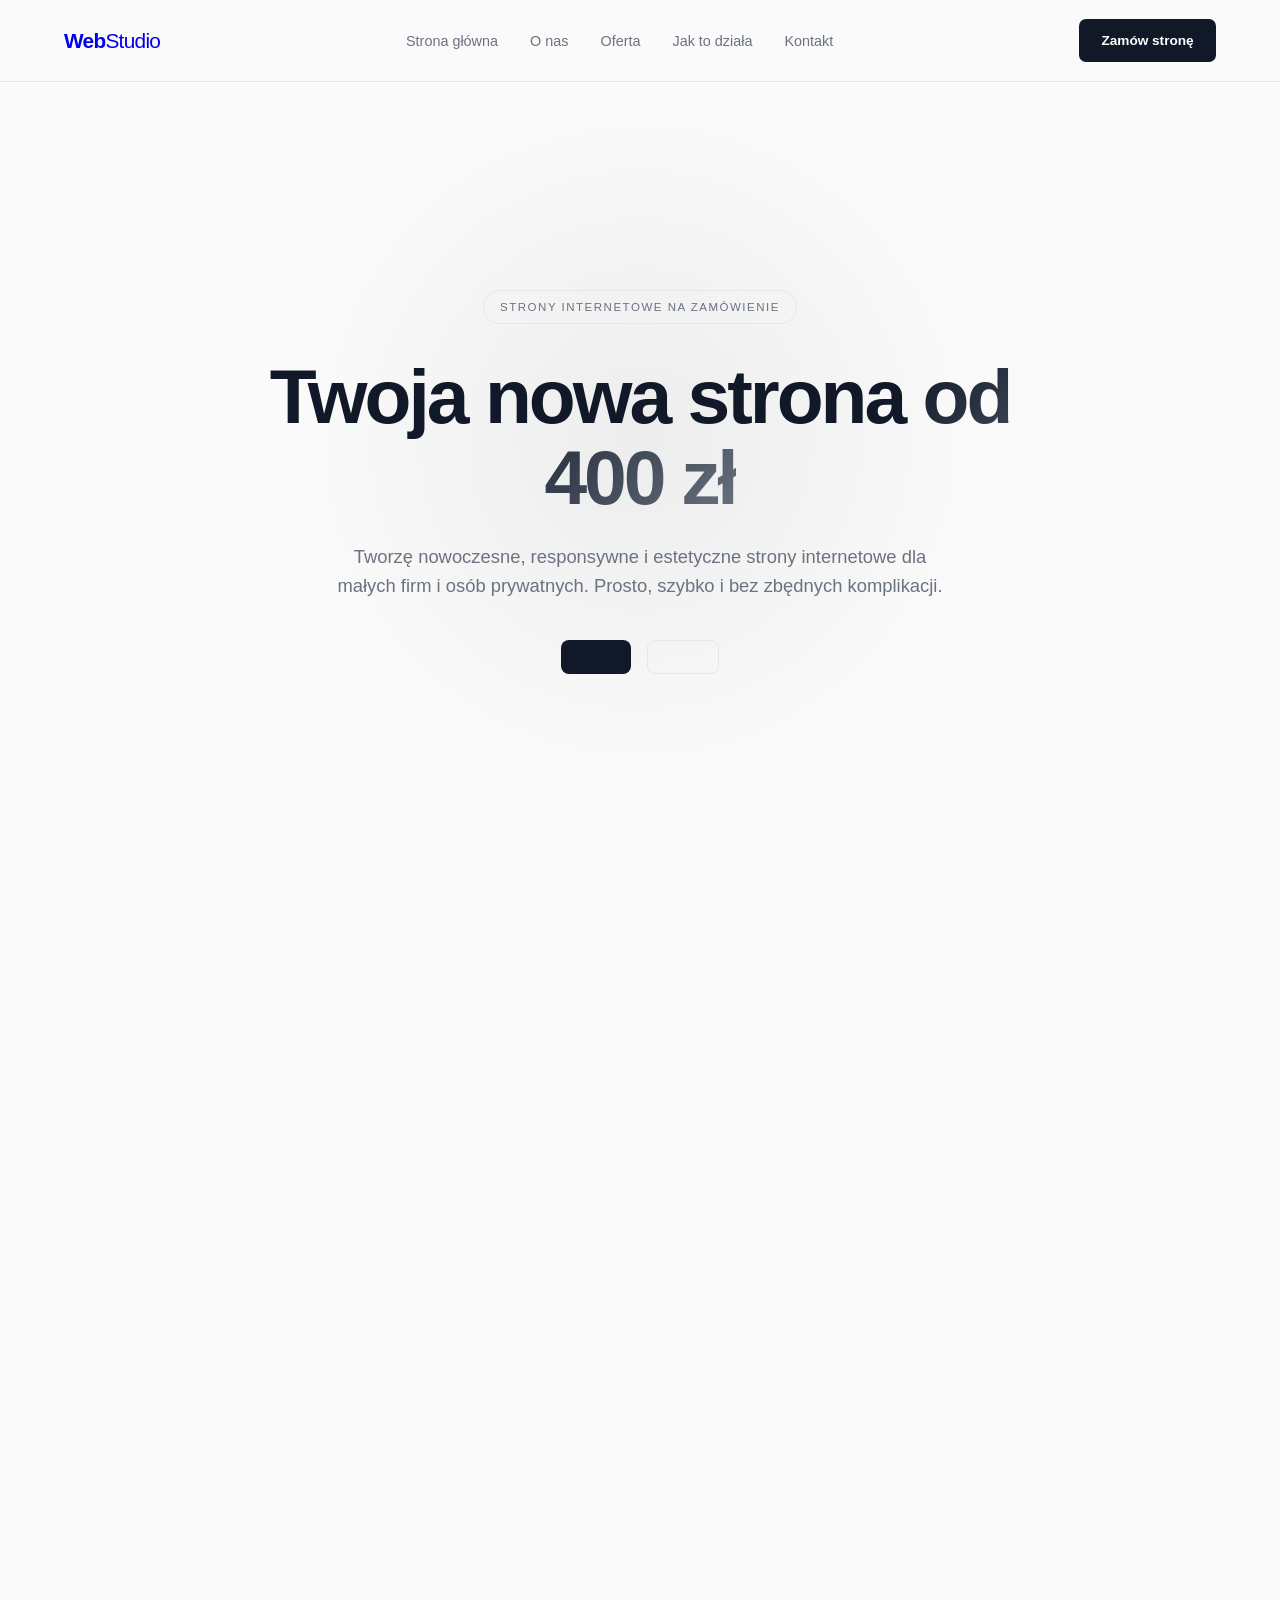
==== commit f7cae294: "Update index.html" ====
--- a/index.html
+++ b/index.html
@@ -1,8 +1,18 @@
-<!DOCTYPE html><html lang="pl">
-<head>
-<meta charset="UTF-8">
-<meta name="viewport" content="width=device-width, initial-scale=1.0"><title>WebStudio — Nowoczesne strony internetowe</title>
-<meta name="description" content="WebStudio tworzy nowoczesne, responsywne strony internetowe dla małych firm i osób prywatnych."><link href="https://fonts.googleapis.com/css2?family=Inter:wght@300;400;500;600;700;800&display=swap" rel="stylesheet"><style>
+<!DOCTYPE html><html lang="pl"><head><meta charset="UTF-8"><meta name="viewport" content="width=device-width, initial-scale=1.0"><title>WebStudio — Nowoczesne strony internetowe</title><meta
+name="description"
+content="WebStudio tworzy nowoczesne, responsywne strony internetowe dla małych firm i osób prywatnych."
+
+«»
+
+<link
+href="https://fonts.googleapis.com/css2?family=Inter:wght@300;400;500;600;700;800&display=swap"
+rel="stylesheet"
+><style>
+
+/* =========================================================
+   ZMIENNE
+========================================================= */
+
 :root{
     --bg:#fafafa;
     --text:#111827;
@@ -14,6 +24,11 @@
     --success:#10b981;
 }
 
+
+/* =========================================================
+   RESET
+========================================================= */
+
 *{
     margin:0;
     padding:0;
@@ -32,738 +47,1466 @@
     overflow-x:hidden;
 }
 
-a{
-    color:inherit;
-}
-
-/* ================= NAV ================= */
+
+/* =========================================================
+   ANIMACJA PRZEJŚCIA STRONY
+========================================================= */
+
+body{
+    animation:pageEnter .7s ease;
+}
+
+@keyframes pageEnter{
+
+    from{
+        opacity:0;
+        transform:translateY(12px);
+    }
+
+    to{
+        opacity:1;
+        transform:translateY(0);
+    }
+
+}
+
+
+/* =========================================================
+   NAV
+========================================================= */
 
 nav{
+
     position:fixed;
+
     top:0;
+
     width:100%;
+
     padding:1.2rem 4rem;
+
     display:flex;
+
     justify-content:space-between;
+
     align-items:center;
+
     z-index:1000;
+
     background:rgba(250,250,250,.88);
+
     backdrop-filter:blur(20px);
+
     border-bottom:1px solid var(--border);
+
+    transition:
+        padding .3s ease,
+        box-shadow .3s ease,
+        background .3s ease;
+
+}
+
+nav.scrolled{
+
+    padding:.8rem 4rem;
+
+    box-shadow:0 4px 25px rgba(0,0,0,.06);
+
+    background:rgba(250,250,250,.95);
+
+}
+
+
+.logo{
+
+    font-weight:800;
+
+    font-size:1.3rem;
+
+    letter-spacing:-.7px;
+
+    text-decoration:none;
+
+}
+
+.logo span{
+
+    font-weight:300;
+
+}
+
+
+.nav-links{
+
+    display:flex;
+
+    gap:2rem;
+
+    list-style:none;
+
+}
+
+.nav-links a{
+
+    text-decoration:none;
+
+    color:var(--muted);
+
+    font-size:.9rem;
+
+    font-weight:500;
+
+    position:relative;
+
     transition:.3s;
-}
-
-nav.scrolled{
-    padding:.8rem 4rem;
-    box-shadow:0 4px 20px rgba(0,0,0,.05);
-}
-
-.logo{
+
+}
+
+.nav-links a:hover{
+
+    color:var(--text);
+
+}
+
+.nav-links a::after{
+
+    content:"";
+
+    position:absolute;
+
+    bottom:-6px;
+
+    left:0;
+
+    width:0;
+
+    height:2px;
+
+    background:var(--text);
+
+    transition:.3s;
+
+}
+
+.nav-links a:hover::after{
+
+    width:100%;
+
+}
+
+
+.nav-cta{
+
+    padding:.65rem 1.4rem;
+
+    background:var(--text);
+
+    color:#fff;
+
+    border-radius:7px;
+
+    text-decoration:none;
+
+    font-size:.85rem;
+
+    font-weight:600;
+
+    transition:.3s;
+
+}
+
+.nav-cta:hover{
+
+    background:var(--accent-light);
+
+    transform:translateY(-2px);
+
+    box-shadow:0 8px 20px rgba(0,0,0,.12);
+
+}
+
+
+/* =========================================================
+   MOBILE MENU
+========================================================= */
+
+.mobile-menu{
+
+    display:none;
+
+    flex-direction:column;
+
+    gap:5px;
+
+    cursor:pointer;
+
+}
+
+.mobile-menu span{
+
+    width:24px;
+
+    height:2px;
+
+    background:var(--text);
+
+    transition:.3s;
+
+}
+
+
+/* =========================================================
+   HERO
+========================================================= */
+
+.hero{
+
+    min-height:100vh;
+
+    display:flex;
+
+    align-items:center;
+
+    justify-content:center;
+
+    text-align:center;
+
+    padding:8rem 2rem 4rem;
+
+    position:relative;
+
+    overflow:hidden;
+
+}
+
+.hero-bg{
+
+    position:absolute;
+
+    inset:0;
+
+    overflow:hidden;
+
+}
+
+.hero-bg::before{
+
+    content:"";
+
+    position:absolute;
+
+    top:10%;
+
+    left:50%;
+
+    transform:translateX(-50%);
+
+    width:700px;
+
+    height:700px;
+
+    background:
+        radial-gradient(
+            circle,
+            rgba(17,24,39,.06),
+            transparent 70%
+        );
+
+    border-radius:50%;
+
+    animation:
+        floatingGlow 8s ease-in-out infinite;
+
+}
+
+@keyframes floatingGlow{
+
+    0%,100%{
+        transform:translateX(-50%) scale(1);
+    }
+
+    50%{
+        transform:translateX(-50%) scale(1.08);
+    }
+
+}
+
+
+.hero-content{
+
+    position:relative;
+
+    z-index:1;
+
+    max-width:850px;
+
+    animation:heroEnter 1s ease;
+
+}
+
+@keyframes heroEnter{
+
+    from{
+
+        opacity:0;
+
+        transform:translateY(35px);
+
+    }
+
+    to{
+
+        opacity:1;
+
+        transform:translateY(0);
+
+    }
+
+}
+
+
+.hero-badge{
+
+    display:inline-block;
+
+    padding:.45rem 1rem;
+
+    border:1px solid var(--border);
+
+    border-radius:50px;
+
+    font-size:.72rem;
+
+    color:var(--muted);
+
+    letter-spacing:1.5px;
+
+    text-transform:uppercase;
+
+    margin-bottom:2rem;
+
+    transition:.3s;
+
+}
+
+.hero-badge:hover{
+
+    border-color:#9ca3af;
+
+    transform:translateY(-2px);
+
+}
+
+
+.hero h1{
+
+    font-size:clamp(2.6rem,6vw,5rem);
+
     font-weight:800;
-    font-size:1.3rem;
-    letter-spacing:-.7px;
-    text-decoration:none;
-}
-
-.logo span{
-    font-weight:300;
-}
-
-.nav-links{
+
+    line-height:1.05;
+
+    letter-spacing:-3px;
+
+    margin-bottom:1.5rem;
+
+}
+
+.highlight{
+
+    background:
+        linear-gradient(
+            135deg,
+            #111827,
+            #6b7280
+        );
+
+    -webkit-background-clip:text;
+
+    -webkit-text-fill-color:transparent;
+
+}
+
+
+.hero p{
+
+    font-size:1.15rem;
+
+    color:var(--muted);
+
+    max-width:620px;
+
+    margin:0 auto 2.5rem;
+
+}
+
+
+.hero-buttons{
+
     display:flex;
-    gap:2rem;
-    list-style:none;
-}
-
-.nav-links a{
-    text-decoration:none;
-    color:var(--muted);
-    font-size:.9rem;
-    font-weight:500;
-    transition:.3s;
-}
-
-.nav-links a:hover{
-    color:var(--text);
-}
-
-.nav-cta{
-    padding:.65rem 1.4rem;
-    background:var(--text);
-    color:#fff;
-    border-radius:7px;
-    text-decoration:none;
-    font-size:.85rem;
-    font-weight:600;
-    transition:.3s;
-}
-
-.nav-cta:hover{
-    background:var(--accent-light);
-    transform:translateY(-2px);
-}
-
-.mobile-menu{
-    display:none;
-    flex-direction:column;
-    gap:5px;
-    cursor:pointer;
-}
-
-.mobile-menu span{
-    width:24px;
-    height:2px;
-    background:var(--text);
-}
-
-/* ================= HERO ================= */
-
-.hero{
-    min-height:100vh;
-    display:flex;
-    align-items:center;
+
+    gap:1rem;
+
     justify-content:center;
-    text-align:center;
-    padding:8rem 2rem 4rem;
-    position:relative;
-}
-
-.hero-bg{
-    position:absolute;
-    inset:0;
-    overflow:hidden;
-}
-
-.hero-bg::before{
-    content:'';
-    position:absolute;
-    top:15%;
-    left:50%;
-    transform:translateX(-50%);
-    width:650px;
-    height:650px;
-    background:radial-gradient(circle,rgba(17,24,39,.05),transparent 70%);
-    border-radius:50%;
-}
-
-.hero-content{
-    position:relative;
-    z-index:1;
-    max-width:850px;
-}
-
-.hero-badge{
-    display:inline-block;
-    padding:.45rem 1rem;
-    border:1px solid var(--border);
-    border-radius:50px;
-    font-size:.72rem;
-    color:var(--muted);
-    letter-spacing:1.5px;
-    text-transform:uppercase;
-    margin-bottom:2rem;
-}
-
-.hero h1{
-    font-size:clamp(2.6rem,6vw,5rem);
-    font-weight:800;
-    line-height:1.05;
-    letter-spacing:-3px;
-    margin-bottom:1.5rem;
-}
-
-.highlight{
-    background:linear-gradient(135deg,#111827,#6b7280);
-    -webkit-background-clip:text;
-    -webkit-text-fill-color:transparent;
-}
-
-.hero p{
-    font-size:1.15rem;
-    color:var(--muted);
-    max-width:620px;
-    margin:0 auto 2.5rem;
-}
-
-.hero-buttons{
-    display:flex;
-    gap:1rem;
-    justify-content:center;
+
     flex-wrap:wrap;
-}
+
+}
+
 
 .btn-primary,
 .btn-secondary{
+
     padding:1rem 2.2rem;
+
     border-radius:8px;
+
     text-decoration:none;
+
     font-weight:600;
+
+    transition:
+        transform .3s ease,
+        box-shadow .3s ease,
+        border-color .3s ease;
+
+}
+
+
+.btn-primary{
+
+    background:var(--text);
+
+    color:#fff;
+
+}
+
+.btn-primary:hover{
+
+    transform:translateY(-4px);
+
+    box-shadow:
+        0 15px 35px rgba(0,0,0,.17);
+
+}
+
+
+.btn-secondary{
+
+    border:1.5px solid var(--border);
+
+}
+
+.btn-secondary:hover{
+
+    border-color:var(--text);
+
+    transform:translateY(-3px);
+
+}
+
+
+/* =========================================================
+   SEKCJE
+========================================================= */
+
+.section{
+
+    padding:6rem 2rem;
+
+    max-width:1100px;
+
+    margin:auto;
+
+}
+
+.section-header{
+
+    text-align:center;
+
+    margin-bottom:4rem;
+
+}
+
+.section-label{
+
+    font-size:.72rem;
+
+    text-transform:uppercase;
+
+    letter-spacing:3px;
+
+    color:var(--muted);
+
+    margin-bottom:1rem;
+
+}
+
+.section-title{
+
+    font-size:clamp(1.9rem,3vw,2.6rem);
+
+    font-weight:800;
+
+    letter-spacing:-1px;
+
+    margin-bottom:1rem;
+
+}
+
+.section-sub{
+
+    color:var(--muted);
+
+    max-width:560px;
+
+    margin:auto;
+
+}
+
+
+/* =========================================================
+   ANIMACJE SCROLL
+========================================================= */
+
+.reveal{
+
+    opacity:0;
+
+    transform:translateY(35px);
+
+    transition:
+        opacity .8s ease,
+        transform .8s ease;
+
+}
+
+.reveal.visible{
+
+    opacity:1;
+
+    transform:translateY(0);
+
+}
+
+
+/* =========================================================
+   WHY
+========================================================= */
+
+.why-grid{
+
+    display:grid;
+
+    grid-template-columns:
+        repeat(
+            auto-fit,
+            minmax(240px,1fr)
+        );
+
+    gap:1.5rem;
+
+}
+
+.why-card{
+
+    padding:2.3rem;
+
+    background:#fff;
+
+    border:1px solid var(--border);
+
+    border-radius:14px;
+
+    transition:
+        transform .3s ease,
+        box-shadow .3s ease,
+        border-color .3s ease;
+
+}
+
+.why-card:hover{
+
+    transform:translateY(-8px);
+
+    box-shadow:
+        0 25px 45px rgba(0,0,0,.07);
+
+    border-color:transparent;
+
+}
+
+.why-icon{
+
+    width:48px;
+
+    height:48px;
+
+    display:flex;
+
+    align-items:center;
+
+    justify-content:center;
+
+    background:#f3f4f6;
+
+    border-radius:10px;
+
+    font-size:1.25rem;
+
+    margin-bottom:1.4rem;
+
     transition:.3s;
-}
-
-.btn-primary{
+
+}
+
+.why-card:hover .why-icon{
+
+    transform:scale(1.1) rotate(-3deg);
+
+}
+
+.why-card h3{
+
+    font-size:1.05rem;
+
+    margin-bottom:.5rem;
+
+}
+
+.why-card p{
+
+    font-size:.9rem;
+
+    color:var(--muted);
+
+}
+
+
+/* =========================================================
+   OFFER
+========================================================= */
+
+.offer-wrapper{
+
+    background:#fff;
+
+    border:1px solid var(--border);
+
+    border-radius:24px;
+
+    padding:5rem 2rem;
+
+}
+
+.offer-grid{
+
+    display:grid;
+
+    grid-template-columns:
+        repeat(
+            auto-fit,
+            minmax(280px,1fr)
+        );
+
+    gap:1.5rem;
+
+}
+
+.offer-card{
+
+    background:#fff;
+
+    border:1.5px solid var(--border);
+
+    border-radius:16px;
+
+    padding:2.5rem;
+
+    position:relative;
+
+    transition:
+        transform .35s ease,
+        box-shadow .35s ease;
+
+}
+
+.offer-card:hover{
+
+    transform:translateY(-9px);
+
+    box-shadow:
+        0 25px 50px rgba(0,0,0,.08);
+
+}
+
+.offer-card.featured{
+
+    border-color:var(--text);
+
+    box-shadow:
+        0 15px 40px rgba(0,0,0,.05);
+
+}
+
+
+.popular{
+
+    position:absolute;
+
+    top:0;
+
+    right:1.5rem;
+
+    transform:translateY(-50%);
+
     background:var(--text);
+
     color:#fff;
-}
-
-.btn-primary:hover{
-    transform:translateY(-3px);
-    box-shadow:0 12px 30px rgba(0,0,0,.15);
-}
-
-.btn-secondary{
-    border:1.5px solid var(--border);
-}
-
-.btn-secondary:hover{
+
+    padding:.4rem 1rem;
+
+    border-radius:20px;
+
+    font-size:.68rem;
+
+    font-weight:700;
+
+    text-transform:uppercase;
+
+    letter-spacing:1px;
+
+}
+
+
+.offer-name{
+
+    font-size:1.1rem;
+
+    font-weight:700;
+
+}
+
+.offer-desc{
+
+    font-size:.85rem;
+
+    color:var(--muted);
+
+    margin-bottom:1.5rem;
+
+}
+
+.offer-price{
+
+    font-size:2.4rem;
+
+    font-weight:800;
+
+    letter-spacing:-1px;
+
+}
+
+.offer-price span{
+
+    font-size:.85rem;
+
+    color:var(--muted);
+
+    font-weight:400;
+
+}
+
+
+.offer-features{
+
+    list-style:none;
+
+    margin:1.5rem 0;
+
+}
+
+.offer-features li{
+
+    padding:.6rem 0;
+
+    border-bottom:1px solid var(--border);
+
+    font-size:.88rem;
+
+}
+
+.offer-features li::before{
+
+    content:"✓";
+
+    color:var(--success);
+
+    font-weight:800;
+
+    margin-right:.6rem;
+
+}
+
+
+.offer-btn{
+
+    display:block;
+
+    width:100%;
+
+    padding:.9rem;
+
+    text-align:center;
+
+    background:#f9fafb;
+
+    border:1px solid var(--border);
+
+    border-radius:8px;
+
+    text-decoration:none;
+
+    font-weight:600;
+
+    transition:.3s;
+
+}
+
+.offer-btn:hover{
+
+    background:var(--text);
+
+    color:#fff;
+
+    transform:translateY(-2px);
+
+}
+
+
+/* =========================================================
+   PROCESS
+========================================================= */
+
+.process-section{
+
+    background:#fff;
+
+    border-top:1px solid var(--border);
+
+    border-bottom:1px solid var(--border);
+
+}
+
+.process-steps{
+
+    display:grid;
+
+    grid-template-columns:
+        repeat(4,1fr);
+
+    gap:2rem;
+
+}
+
+.process-step{
+
+    text-align:center;
+
+}
+
+.step-circle{
+
+    width:60px;
+
+    height:60px;
+
+    border-radius:50%;
+
+    border:2px solid var(--border);
+
+    display:flex;
+
+    align-items:center;
+
+    justify-content:center;
+
+    font-weight:800;
+
+    margin:0 auto 1.2rem;
+
+    transition:.3s;
+
+}
+
+.process-step:hover .step-circle{
+
+    background:var(--text);
+
+    color:#fff;
+
     border-color:var(--text);
-}
-
-/* ================= SECTIONS ================= */
-
-.section{
-    padding:6rem 2rem;
-    max-width:1100px;
-    margin:auto;
-}
-
-.section-header{
-    text-align:center;
-    margin-bottom:4rem;
-}
-
-.section-label{
-    font-size:.72rem;
+
+    transform:scale(1.08);
+
+}
+
+.process-step h4{
+
+    margin-bottom:.5rem;
+
+}
+
+.process-step p{
+
+    color:var(--muted);
+
+    font-size:.85rem;
+
+}
+
+
+/* =========================================================
+   CONTACT
+========================================================= */
+
+.contact-section{
+
+    background:var(--text);
+
+    color:#fff;
+
+}
+
+.contact-grid{
+
+    display:grid;
+
+    grid-template-columns:1fr 1fr;
+
+    gap:4rem;
+
+    align-items:center;
+
+}
+
+.contact-info h2{
+
+    font-size:2.3rem;
+
+    letter-spacing:-1px;
+
+    margin-bottom:1rem;
+
+}
+
+.contact-info > p{
+
+    color:rgba(255,255,255,.7);
+
+    margin-bottom:2rem;
+
+}
+
+.contact-detail{
+
+    display:flex;
+
+    align-items:center;
+
+    gap:1rem;
+
+    margin-bottom:1.2rem;
+
+}
+
+.contact-detail-icon{
+
+    width:42px;
+
+    height:42px;
+
+    border-radius:9px;
+
+    background:rgba(255,255,255,.1);
+
+    display:flex;
+
+    align-items:center;
+
+    justify-content:center;
+
+}
+
+.contact-detail-text h4{
+
+    font-size:.7rem;
+
+    color:rgba(255,255,255,.5);
+
     text-transform:uppercase;
-    letter-spacing:3px;
-    color:var(--muted);
-    margin-bottom:1rem;
-}
-
-.section-title{
-    font-size:clamp(1.9rem,3vw,2.6rem);
-    font-weight:800;
-    letter-spacing:-1px;
-    margin-bottom:1rem;
-}
-
-.section-sub{
-    color:var(--muted);
-    max-width:560px;
-    margin:auto;
-}
-
-/* ================= WHY ================= */
-
-.why-grid{
-    display:grid;
-    grid-template-columns:repeat(auto-fit,minmax(240px,1fr));
-    gap:1.5rem;
-}
-
-.why-card{
-    padding:2.3rem;
-    background:#fff;
-    border:1px solid var(--border);
-    border-radius:14px;
+
+    letter-spacing:1px;
+
+}
+
+.contact-detail-text a{
+
+    color:#fff;
+
+    text-decoration:none;
+
+    font-weight:600;
+
+}
+
+.contact-detail-text a:hover{
+
+    text-decoration:underline;
+
+}
+
+.contact-form{
+
+    background:rgba(255,255,255,.05);
+
+    padding:2.5rem;
+
+    border-radius:16px;
+
+    border:1px solid rgba(255,255,255,.1);
+
     transition:.3s;
-}
-
-.why-card:hover{
-    transform:translateY(-6px);
-    box-shadow:0 20px 40px rgba(0,0,0,.06);
-}
-
-.why-icon{
-    width:48px;
-    height:48px;
-    display:flex;
-    align-items:center;
-    justify-content:center;
-    background:#f3f4f6;
-    border-radius:10px;
-    font-size:1.25rem;
-    margin-bottom:1.4rem;
-}
-
-.why-card h3{
-    font-size:1.05rem;
+
+}
+
+.contact-form:hover{
+
+    border-color:rgba(255,255,255,.2);
+
+}
+
+.form-group{
+
+    margin-bottom:1.2rem;
+
+}
+
+.form-group label{
+
+    display:block;
+
+    font-size:.75rem;
+
+    text-transform:uppercase;
+
+    letter-spacing:1px;
+
+    color:rgba(255,255,255,.6);
+
     margin-bottom:.5rem;
-}
-
-.why-card p{
-    font-size:.9rem;
-    color:var(--muted);
-}
-
-/* ================= OFFER ================= */
-
-.offer-wrapper{
-    background:#fff;
-    border:1px solid var(--border);
-    border-radius:24px;
-    padding:5rem 2rem;
-}
-
-.offer-grid{
-    display:grid;
-    grid-template-columns:repeat(auto-fit,minmax(280px,1fr));
-    gap:1.5rem;
-}
-
-.offer-card{
-    background:#fff;
-    border:1.5px solid var(--border);
-    border-radius:16px;
-    padding:2.5rem;
-    position:relative;
-    transition:.3s;
-}
-
-.offer-card:hover{
-    transform:translateY(-7px);
-    box-shadow:0 25px 50px rgba(0,0,0,.08);
-}
-
-.offer-card.featured{
-    border-color:var(--text);
-}
-
-.popular{
-    position:absolute;
-    top:0;
-    right:1.5rem;
-    transform:translateY(-50%);
-    background:var(--text);
-    color:#fff;
-    padding:.4rem 1rem;
-    border-radius:20px;
-    font-size:.68rem;
-    font-weight:700;
-    text-transform:uppercase;
-    letter-spacing:1px;
-}
-
-.offer-name{
-    font-size:1.1rem;
-    font-weight:700;
-}
-
-.offer-desc{
-    font-size:.85rem;
-    color:var(--muted);
-    margin-bottom:1.5rem;
-}
-
-.offer-price{
-    font-size:2.4rem;
-    font-weight:800;
-    letter-spacing:-1px;
-}
-
-.offer-price span{
-    font-size:.85rem;
-    color:var(--muted);
-    font-weight:400;
-}
-
-.offer-features{
-    list-style:none;
-    margin:1.5rem 0;
-}
-
-.offer-features li{
-    padding:.6rem 0;
-    border-bottom:1px solid var(--border);
-    font-size:.88rem;
-}
-
-.offer-features li::before{
-    content:"✓";
-    color:var(--success);
-    font-weight:800;
-    margin-right:.6rem;
-}
-
-.offer-btn{
-    display:block;
-    width:100%;
-    padding:.9rem;
-    text-align:center;
-    background:#f9fafb;
-    border:1px solid var(--border);
-    border-radius:8px;
-    text-decoration:none;
-    font-weight:600;
-    transition:.3s;
-}
-
-.offer-btn:hover{
-    background:var(--text);
-    color:#fff;
-}
-
-/* ================= PROCESS ================= */
-
-.process-section{
-    background:#fff;
-    border-top:1px solid var(--border);
-    border-bottom:1px solid var(--border);
-}
-
-.process-steps{
-    display:grid;
-    grid-template-columns:repeat(4,1fr);
-    gap:2rem;
-}
-
-.process-step{
-    text-align:center;
-}
-
-.step-circle{
-    width:60px;
-    height:60px;
-    border-radius:50%;
-    border:2px solid var(--border);
-    display:flex;
-    align-items:center;
-    justify-content:center;
-    font-weight:800;
-    margin:0 auto 1.2rem;
-    transition:.3s;
-}
-
-.process-step:hover .step-circle{
-    background:var(--text);
-    color:#fff;
-    border-color:var(--text);
-}
-
-.process-step h4{
-    margin-bottom:.5rem;
-}
-
-.process-step p{
-    color:var(--muted);
-    font-size:.85rem;
-}
-
-/* ================= ABOUT ================= */
-
-.about-box{
-    display:grid;
-    grid-template-columns:1fr 1fr;
-    gap:3rem;
-    align-items:center;
-}
-
-.about-card{
-    background:#fff;
-    border:1px solid var(--border);
-    border-radius:18px;
-    padding:2.5rem;
-}
-
-.about-card p{
-    color:var(--muted);
-    margin-bottom:1rem;
-}
-
-.about-list{
-    list-style:none;
-    margin-top:1.5rem;
-}
-
-.about-list li{
-    padding:.7rem 0;
-    border-bottom:1px solid var(--border);
-}
-
-.about-list li::before{
-    content:"✓";
-    color:var(--success);
-    font-weight:800;
-    margin-right:.7rem;
-}
-
-/* ================= CONTACT ================= */
-
-.contact-section{
-    background:var(--text);
-    color:#fff;
-}
-
-.contact-grid{
-    display:grid;
-    grid-template-columns:1fr 1fr;
-    gap:4rem;
-    align-items:center;
-}
-
-.contact-info h2{
-    font-size:2.3rem;
-    letter-spacing:-1px;
-    margin-bottom:1rem;
-}
-
-.contact-info > p{
-    color:rgba(255,255,255,.7);
-    margin-bottom:2rem;
-}
-
-.contact-detail{
-    display:flex;
-    align-items:center;
-    gap:1rem;
-    margin-bottom:1.2rem;
-}
-
-.contact-detail-icon{
-    width:42px;
-    height:42px;
-    border-radius:9px;
-    background:rgba(255,255,255,.1);
-    display:flex;
-    align-items:center;
-    justify-content:center;
-}
-
-.contact-detail-text h4{
-    font-size:.7rem;
-    color:rgba(255,255,255,.5);
-    text-transform:uppercase;
-    letter-spacing:1px;
-}
-
-.contact-detail-text a{
-    color:#fff;
-    text-decoration:none;
-    font-weight:600;
-}
-
-.contact-form{
-    background:rgba(255,255,255,.05);
-    padding:2.5rem;
-    border-radius:16px;
-    border:1px solid rgba(255,255,255,.1);
-}
-
-.form-group{
-    margin-bottom:1.2rem;
-}
-
-.form-group label{
-    display:block;
-    font-size:.75rem;
-    text-transform:uppercase;
-    letter-spacing:1px;
-    color:rgba(255,255,255,.6);
-    margin-bottom:.5rem;
+
 }
 
 .form-group input,
 .form-group select,
 .form-group textarea{
+
     width:100%;
+
     padding:.85rem 1rem;
+
     background:rgba(255,255,255,.08);
+
     border:1px solid rgba(255,255,255,.15);
+
     border-radius:8px;
+
     color:#fff;
+
     font-family:inherit;
+
     font-size:.9rem;
+
+    transition:.3s;
+
+}
+
+.form-group input:focus,
+.form-group select:focus,
+.form-group textarea:focus{
+
+    outline:none;
+
+    border-color:rgba(255,255,255,.5);
+
+    background:rgba(255,255,255,.12);
+
 }
 
 .form-group textarea{
+
     min-height:110px;
+
     resize:vertical;
+
 }
 
 .form-group select option{
+
     background:#111827;
+
 }
 
 .submit-btn{
+
     width:100%;
+
     padding:1rem;
+
     background:#fff;
+
     color:var(--text);
+
     border:none;
+
     border-radius:8px;
+
     font-weight:700;
+
     cursor:pointer;
+
     transition:.3s;
+
 }
 
 .submit-btn:hover{
-    transform:translateY(-2px);
-}
-
-/* ================= FOOTER ================= */
+
+    transform:translateY(-3px);
+
+    box-shadow:
+        0 10px 25px rgba(0,0,0,.2);
+
+}
+
+
+/* =========================================================
+   FOOTER
+========================================================= */
 
 footer{
+
     padding:2.5rem 2rem;
+
     text-align:center;
+
     color:var(--muted);
+
     font-size:.8rem;
-}
-
-/* ================= MOBILE ================= */
+
+}
+
+
+/* =========================================================
+   MOBILE
+========================================================= */
 
 @media(max-width:768px){
 
     nav{
+
         padding:1rem 1.3rem;
+
+    }
+
+    nav.scrolled{
+
+        padding:.8rem 1.3rem;
+
     }
 
     .nav-links{
+
         position:absolute;
+
         top:70px;
+
         left:0;
+
         width:100%;
+
         background:#fff;
+
         display:none;
+
         flex-direction:column;
+
         padding:1.5rem;
+
         border-bottom:1px solid var(--border);
+
+        box-shadow:0 10px 25px rgba(0,0,0,.05);
+
     }
 
     .nav-links.active{
+
         display:flex;
+
+        animation:menuOpen .3s ease;
+
+    }
+
+    @keyframes menuOpen{
+
+        from{
+            opacity:0;
+            transform:translateY(-10px);
+        }
+
+        to{
+            opacity:1;
+            transform:translateY(0);
+        }
+
     }
 
     .mobile-menu{
+
         display:flex;
+
     }
 
     .nav-cta{
+
         display:none;
+
     }
 
     .hero h1{
+
         font-size:2.4rem;
+
         letter-spacing:-1.8px;
+
     }
 
     .hero p{
+
         font-size:1rem;
+
     }
 
     .section{
+
         padding:4.5rem 1.3rem;
+
     }
 
     .offer-wrapper{
+
         padding:4rem 1rem;
+
         border-radius:18px;
+
     }
 
     .process-steps{
+
         grid-template-columns:1fr 1fr;
-    }
-
-    .about-box,
+
+    }
+
     .contact-grid{
+
         grid-template-columns:1fr;
+
         gap:2rem;
-    }
+
+    }
+
 }
 
 @media(max-width:480px){
 
     .process-steps{
+
         grid-template-columns:1fr;
+
     }
 
     .hero-buttons{
+
         flex-direction:column;
+
     }
 
     .btn-primary,
     .btn-secondary{
+
         width:100%;
-    }
-}
-</style></head><body><!-- NAV --><nav id="navbar"><a href="#home" class="logo">Web<span>Studio</span></a>
-
-<ul class="nav-links">
-<li><a href="#home">Strona główna</a></li>
-<li><a href="o-nas.html">O nas</a></li>
-<li><a href="#oferta">Oferta</a></li>
-<li><a href="jak-to-dziala.html">Jak to działa</a></li>
-<li><a href="#kontakt">Kontakt</a></li>
-</ul><a href="#kontakt" class="nav-cta">Zamów stronę</a>
-
-<div class="mobile-menu" onclick="document.querySelector('.nav-links').classList.toggle('active')">
+
+    }
+
+}
+
+
+/* =========================================================
+   REDUCED MOTION
+========================================================= */
+
+@media(prefers-reduced-motion:reduce){
+
+    *,
+    *::before,
+    *::after{
+
+        animation-duration:.01ms !important;
+
+        animation-iteration-count:1 !important;
+
+        transition-duration:.01ms !important;
+
+        scroll-behavior:auto !important;
+
+    }
+
+}
+
+</style></head><body><!-- =====================================================
+     NAV
+===================================================== --><nav id="navbar"><a href="#home" class="logo">
+Web<span>Studio</span>
+</a><ul class="nav-links"><li>
+<a href="#home">
+Strona główna
+</a>
+</li><li>
+<a href="o-nas.html">
+O nas
+</a>
+</li><li>
+<a href="#oferta">
+Oferta
+</a>
+</li><li>
+<a href="jak-to-dziala.html">
+Jak to działa
+</a>
+</li><li>
+<a href="#kontakt">
+Kontakt
+</a>
+</li></ul><a href="#kontakt" class="nav-cta">
+Zamów stronę
+</a><div
+class="mobile-menu"
+onclick="document.querySelector('.nav-links').classList.toggle('active')"
+><span></span>
 <span></span>
 <span></span>
-<span></span>
-</div></nav><!-- HERO --><section class="hero" id="home"><div class="hero-bg"></div><div class="hero-content"><div class="hero-badge">
+
+</div></nav><!-- =====================================================
+     HERO
+===================================================== --><section class="hero" id="home"><div class="hero-bg"></div><div class="hero-content"><div class="hero-badge">
 Strony internetowe na zamówienie
-</div><h1>
-Twoja nowa strona
-<span class="highlight">od 400 zł</span>
-</h1><p>
-Tworzę nowoczesne, responsywne i estetyczne strony internetowe
+</div><h1>Twoja nowa strona
+
+<span class="highlight">
+od 400 zł
+</span></h1><p>Tworzę nowoczesne, responsywne i estetyczne strony internetowe
 dla małych firm i osób prywatnych. Prosto, szybko i bez zbędnych komplikacji.
-</p><div class="hero-buttons"><a href="#oferta" class="btn-primary">
+
+</p><div class="hero-buttons"><a
+href="#oferta"
+class="btn-primary"
+
+«»
+
 Zobacz ofertę
-</a><a href="o-nas.html" class="btn-secondary">
+</a>
+
+<a
+href="o-nas.html"
+class="btn-secondary"
+
+«»
+
 Poznaj WebStudio
-</a></div></div>
-</section><!-- WHY --><section class="section"><div class="section-header"><div class="section-label">
+</a>
+
+</div></div></section><!-- =====================================================
+     WHY
+===================================================== --><section class="section reveal"><div class="section-header"><div class="section-label">
 Dlaczego warto
 </div><h2 class="section-title">
 Co dostajesz w cenie
-</h2><p class="section-sub">
-Każda strona jest projektowana z myślą o wyglądzie, szybkości i wygodzie użytkownika.
-</p></div><div class="why-grid"><div class="why-card">
-<div class="why-icon">💻</div>
-<h3>Responsywny design</h3>
-<p>
-Strona wygląda dobrze na komputerze, tablecie i smartfonie.
-</p>
-</div><div class="why-card">
-<div class="why-icon">⚡</div>
-<h3>Szybkie działanie</h3>
-<p>
-Lekka konstrukcja zapewnia szybkie ładowanie strony.
-</p>
-</div><div class="why-card">
-<div class="why-icon">✨</div>
-<h3>Nowoczesny wygląd</h3>
-<p>
-Czysty, profesjonalny design dopasowany do charakteru firmy.
-</p>
-</div><div class="why-card">
-<div class="why-icon">🛠️</div>
-<h3>Wsparcie</h3>
-<p>
-Pomagam przy drobnych zmianach i aktualizacjach po zakończeniu projektu.
-</p>
-</div></div>
-</section><!-- OFFER --><section class="section" id="oferta"><div class="offer-wrapper"><div class="section-header"><div class="section-label">
+</h2><p class="section-sub">Każda strona jest projektowana z myślą o wyglądzie,
+szybkości i wygodzie użytkownika.
+
+</p></div><div class="why-grid"><div class="why-card"><div class="why-icon">
+💻
+</div><h3>
+Responsywny design
+</h3><p>
+Strona wygląda dobrze na komputerze,
+tablecie i smartfonie.
+</p></div><div class="why-card"><div class="why-icon">
+⚡
+</div><h3>
+Szybkie działanie
+</h3><p>
+Lekka konstrukcja zapewnia szybkie
+ładowanie strony.
+</p></div><div class="why-card"><div class="why-icon">
+✨
+</div><h3>
+Nowoczesny wygląd
+</h3><p>
+Czysty, profesjonalny design dopasowany
+do charakteru firmy.
+</p></div><div class="why-card"><div class="why-icon">
+🛠️
+</div><h3>
+Wsparcie
+</h3><p>
+Pomagam przy drobnych zmianach
+i aktualizacjach.
+</p></div></div></section><!-- =====================================================
+     OFERTA
+===================================================== --><section class="section reveal" id="oferta"><div class="offer-wrapper"><div class="section-header"><div class="section-label">
 Oferta
 </div><h2 class="section-title">
 Wybierz pakiet dla siebie
-</h2><p class="section-sub">
-Proste warianty dopasowane do różnych potrzeb i budżetów.
+</h2><p class="section-sub">Proste warianty dopasowane do różnych
+potrzeb i budżetów.
+
 </p></div><div class="offer-grid"><div class="offer-card"><div class="offer-name">
 Pakiet MINI
 </div><div class="offer-desc">
 Idealny na start
 </div><div class="offer-price">
 400 zł
-</div><ul class="offer-features">
-<li>Strona one-page</li>
-<li>Responsywny design</li>
-<li>Sekcja O nas</li>
-<li>Sekcja Kontakt</li>
-<li>Podstawowa optymalizacja SEO</li>
-</ul><a href="#kontakt" class="offer-btn">
+</div><ul class="offer-features"><li>
+Strona one-page
+</li><li>
+Responsywny design
+</li><li>
+Sekcja O nas
+</li><li>
+Sekcja Kontakt
+</li><li>
+Podstawowa optymalizacja SEO
+</li></ul><a
+href="#kontakt"
+class="offer-btn"
+
+«»
+
 Wybieram
-</a></div><div class="offer-card featured"><div class="popular">
+</a>
+
+</div><div class="offer-card featured"><div class="popular">
 Najpopularniejszy
 </div><div class="offer-name">
 Pakiet PRO
@@ -771,159 +1514,29 @@
 Pełna wizytówka firmy
 </div><div class="offer-price">
 700 zł
-</div><ul class="offer-features">
-<li>Do 5 podstron</li>
-<li>Profesjonalny design</li>
-<li>Responsywność</li>
-<li>Formularz kontaktowy</li>
-<li>Mapa i social media</li>
-<li>Podstawowe SEO</li>
-</ul><a href="#kontakt" class="offer-btn">
+</div><ul class="offer-features"><li>
+Do 5 podstron
+</li><li>
+Profesjonalny design
+</li><li>
+Responsywność
+</li><li>
+Formularz kontaktowy
+</li><li>
+Mapa i social media
+</li><li>
+Podstawowe SEO
+</li></ul><a
+href="#kontakt"
+class="offer-btn"
+
+«»
+
 Wybieram
-</a></div><div class="offer-card"><div class="offer-name">
+</a>
+
+</div><div class="offer-card"><div class="offer-name">
 Pakiet PREMIUM
 </div><div class="offer-desc">
 Rozbudowana strona
-</div><div class="offer-price">
-1000 zł
-</div><ul class="offer-features">
-<li>Do 10 podstron</li>
-<li>Rozbudowany design</li>
-<li>Animacje</li>
-<li>Galeria</li>
-<li>Formularze</li>
-<li>Wsparcie po wdrożeniu</li>
-</ul><a href="#kontakt" class="offer-btn">
-Wybieram
-</a></div></div>
 </div>
-</section><!-- PROCESS --><section class="section process-section" id="proces"><div class="section-header"><div class="section-label">
-Proces
-</div><h2 class="section-title">
-Jak to działa?
-</h2><p class="section-sub">
-Od pierwszej wiadomości do gotowej strony.
-</p></div><div class="process-steps"><div class="process-step">
-<div class="step-circle">1</div>
-<h4>Kontakt</h4>
-<p>Opowiadasz mi o swojej firmie i potrzebach.</p>
-</div><div class="process-step">
-<div class="step-circle">2</div>
-<h4>Wycena</h4>
-<p>Ustalamy zakres projektu, cenę i termin.</p>
-</div><div class="process-step">
-<div class="step-circle">3</div>
-<h4>Realizacja</h4>
-<p>Tworzę stronę i dostosowuję ją do Twojej firmy.</p>
-</div><div class="process-step">
-<div class="step-circle">4</div>
-<h4>Odbiór</h4>
-<p>Sprawdzasz gotową stronę i zgłaszasz ewentualne poprawki.</p>
-</div></div></section><!-- CONTACT --><section class="contact-section" id="kontakt"><div class="section"><div class="contact-grid"><div class="contact-info"><h2>
-Porozmawiajmy o Twojej stronie.
-</h2><p>
-Masz pomysł na stronę? Napisz do mnie. Opisz swoją firmę,
-a wspólnie ustalimy, czego potrzebujesz.
-</p><div class="contact-detail"><div class="contact-detail-icon">
-✉️
-</div><div class="contact-detail-text"><h4>Email</h4><a href="mailto:webstudio581@gmail.com">
-webstudio581@gmail.com
-</a></div></div><div class="contact-detail"><div class="contact-detail-icon">
-🌐
-</div><div class="contact-detail-text"><h4>
-Działalność
-</h4><p>
-Online / Polska
-</p></div></div></div><div class="contact-form"><form onsubmit="sendEmail(event)"><div class="form-group"><label>
-Imię i nazwisko
-</label><input
-type="text"
-id="name"
-placeholder="Jan Kowalski"
-required
-
-«»
-
-</div><div class="form-group"><label>
-Adres email
-</label><input
-type="email"
-id="email"
-placeholder="jan@example.com"
-required
-
-«»
-
-</div><div class="form-group"><label>
-Pakiet
-</label><select id="package" required><option value="">
-Wybierz...
-</option><option>
-Pakiet MINI — 400 zł
-</option><option>
-Pakiet PRO — 700 zł
-</option><option>
-Pakiet PREMIUM — 1000 zł
-</option><option>
-Indywidualna wycena
-</option></select></div><div class="form-group"><label>
-Wiadomość
-</label><textarea
-id="message"
-placeholder="Opisz swoją firmę i czego potrzebujesz..."
-required
-></textarea></div><button
-type="submit"
-class="submit-btn"
-
-«»
-
-Napisz do WebStudio
-</button>
-
-</form></div></div>
-</div>
-</section><footer><p>
-© 2026 WebStudio. Tworzenie stron internetowych.
-</p></footer><script>
-
-window.addEventListener('scroll',()=>{
-
-const nav=document.getElementById('navbar');
-
-if(window.scrollY>50){
-nav.classList.add('scrolled');
-}else{
-nav.classList.remove('scrolled');
-}
-
-});
-
-
-function sendEmail(event){
-
-event.preventDefault();
-
-const name=document.getElementById('name').value;
-const email=document.getElementById('email').value;
-const packageName=document.getElementById('package').value;
-const message=document.getElementById('message').value;
-
-const subject=encodeURIComponent(
-"Zapytanie o stronę internetową — " + packageName
-);
-
-const body=encodeURIComponent(
-"Imię i nazwisko: " + name +
-"\nEmail: " + email +
-"\nPakiet: " + packageName +
-"\n\nWiadomość:\n" + message
-);
-
-window.location.href=
-"mailto:webstudio581@gmail.com?subject="+subject+"&body="+body;
-
-}
-
-</script></body>
-                    </html>
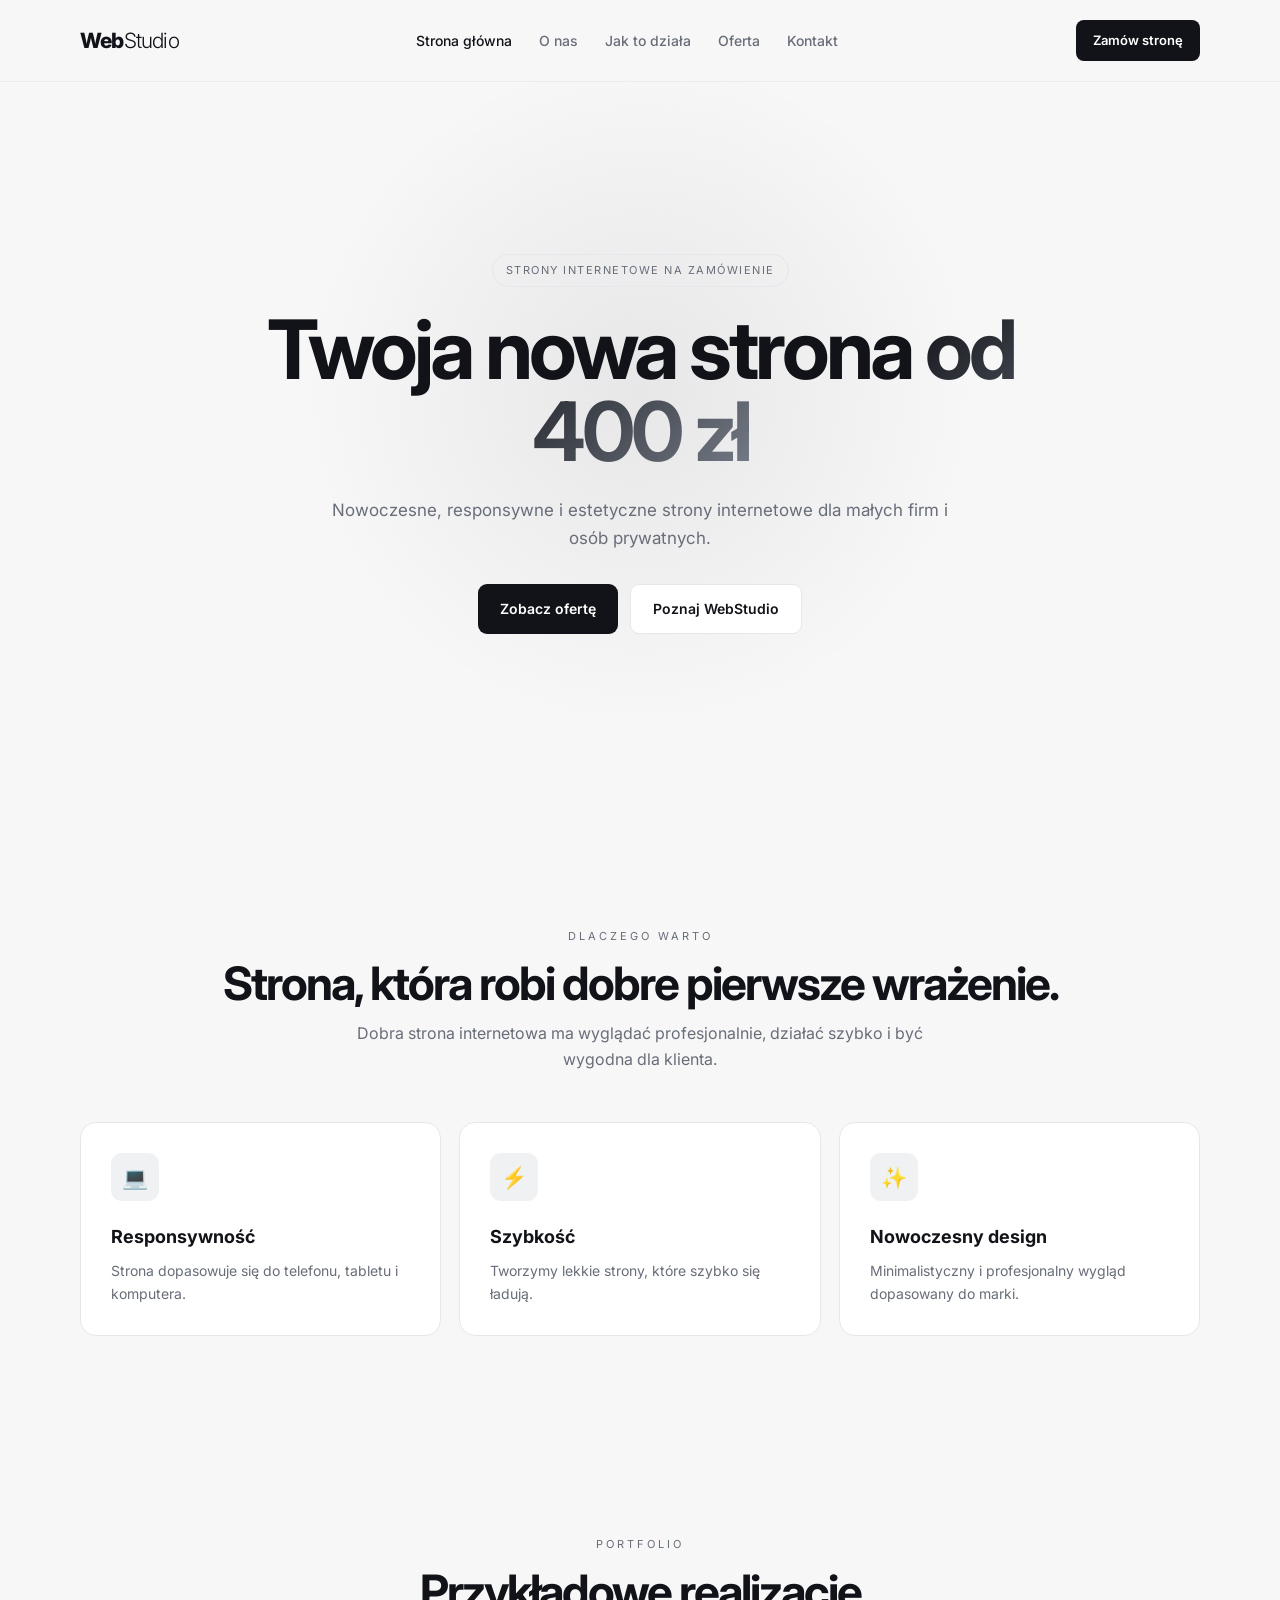
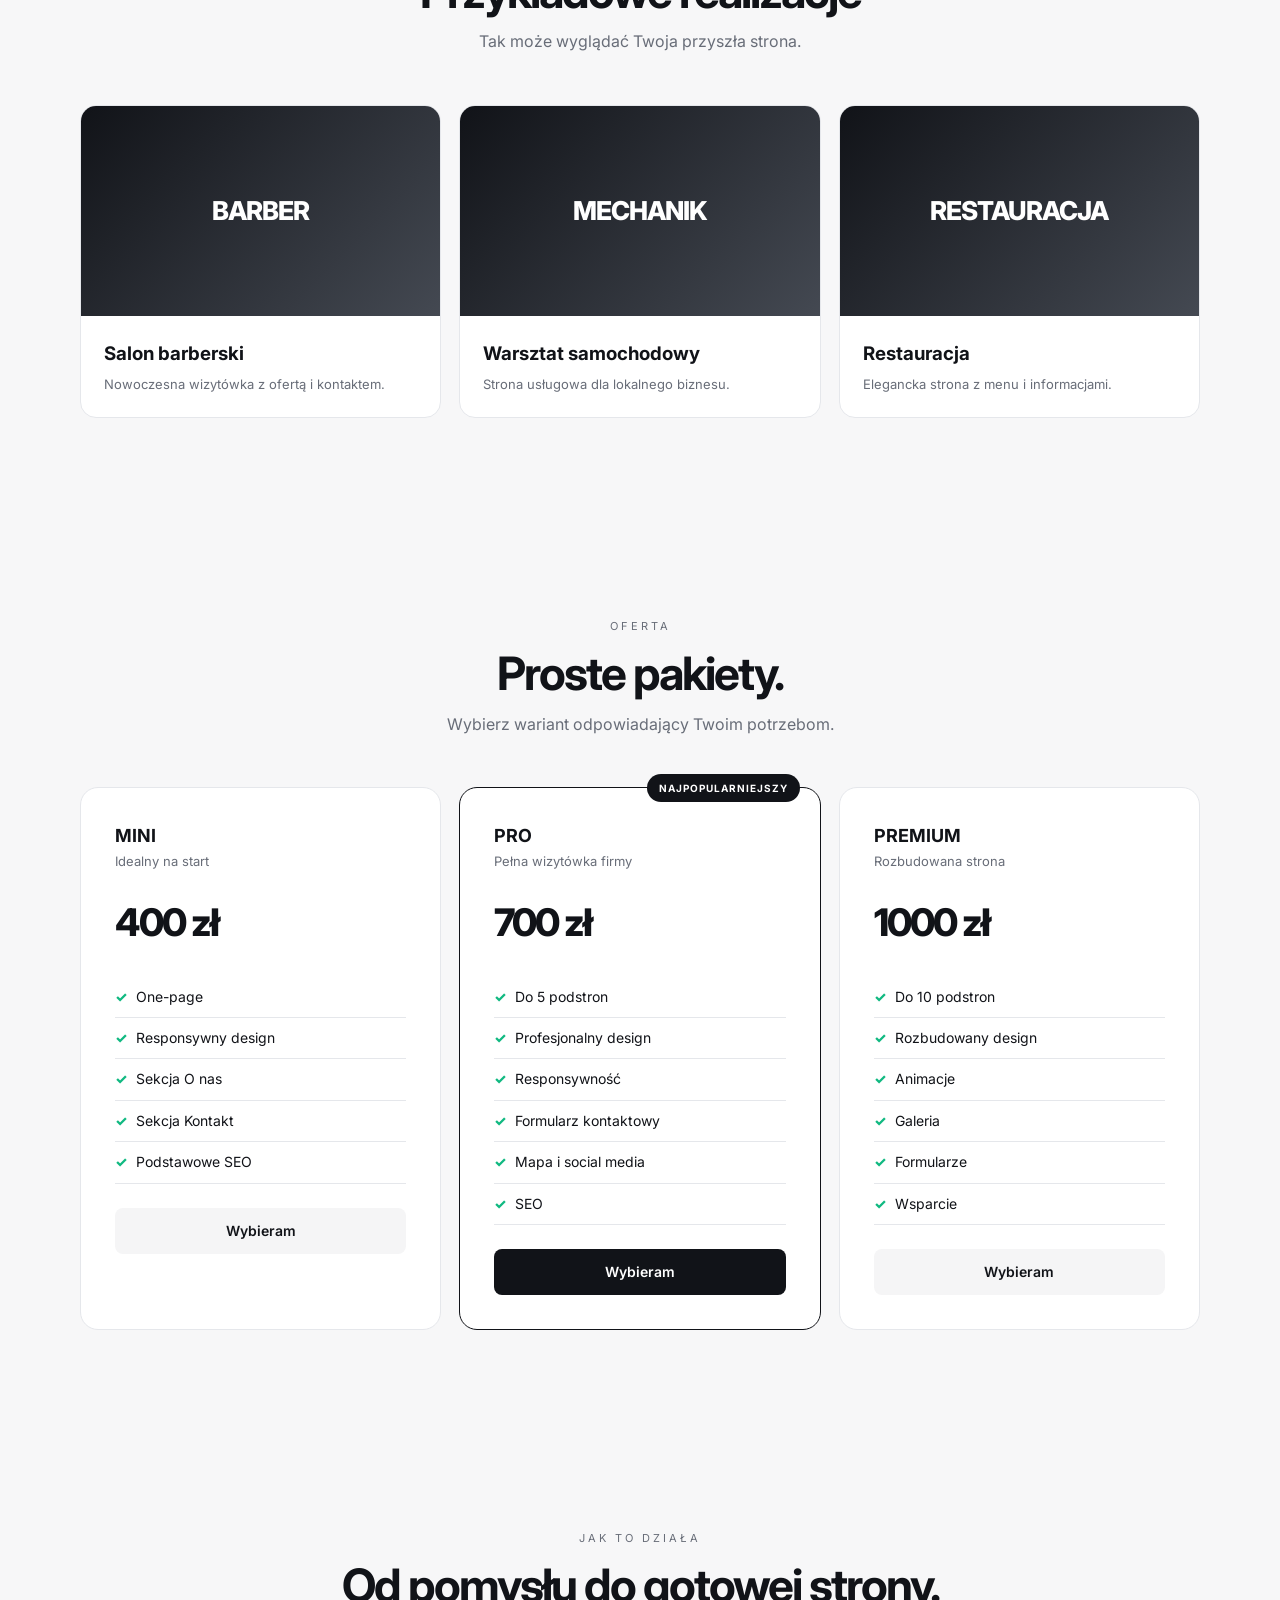
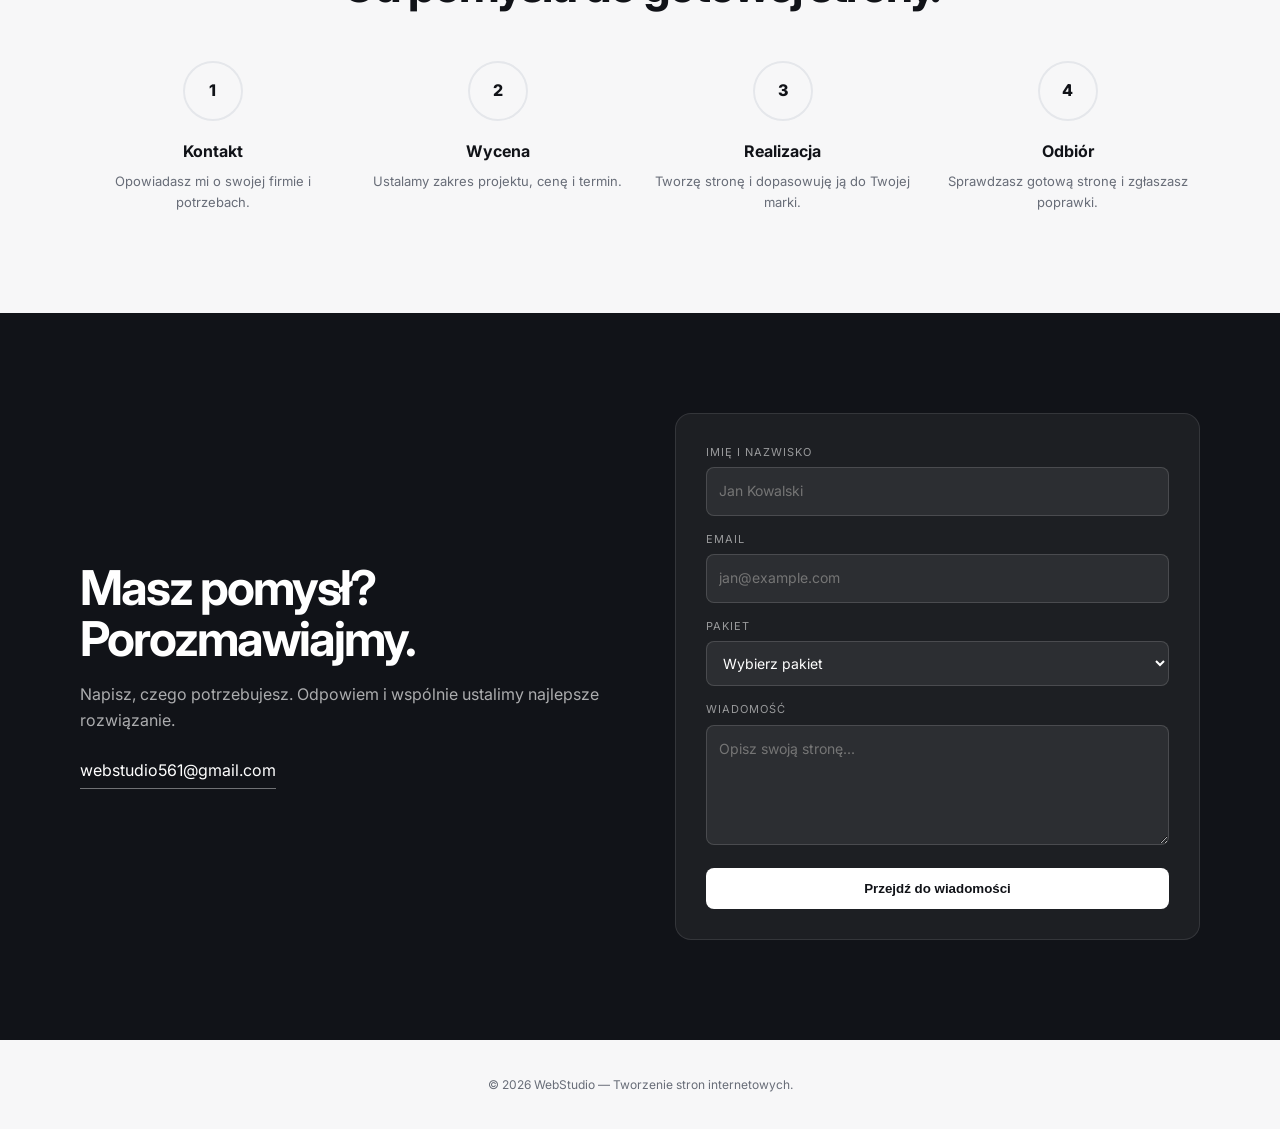
==== commit 67432646: "Update index.html" ====
--- a/index.html
+++ b/index.html
@@ -1,1542 +1,217 @@
-<!DOCTYPE html><html lang="pl"><head><meta charset="UTF-8"><meta name="viewport" content="width=device-width, initial-scale=1.0"><title>WebStudio — Nowoczesne strony internetowe</title><meta
-name="description"
-content="WebStudio tworzy nowoczesne, responsywne strony internetowe dla małych firm i osób prywatnych."
-
-«»
-
-<link
-href="https://fonts.googleapis.com/css2?family=Inter:wght@300;400;500;600;700;800&display=swap"
-rel="stylesheet"
-><style>
-
-/* =========================================================
-   ZMIENNE
-========================================================= */
-
-:root{
-    --bg:#fafafa;
-    --text:#111827;
-    --muted:#6b7280;
-    --accent:#111827;
-    --accent-light:#374151;
-    --card:#ffffff;
-    --border:#e5e7eb;
-    --success:#10b981;
+<!DOCTYPE html><html lang="pl">
+<head>
+<meta charset="UTF-8">
+<meta name="viewport" content="width=device-width,initial-scale=1.0">
+<title>WebStudio — Strony internetowe</title>
+<meta name="description" content="WebStudio — nowoczesne strony internetowe dla firm i osób prywatnych.">
+<link rel="preconnect" href="https://fonts.googleapis.com">
+<link rel="preconnect" href="https://fonts.gstatic.com" crossorigin>
+<link href="https://fonts.googleapis.com/css2?family=Inter:wght@300;400;500;600;700;800&display=swap" rel="stylesheet">
+<link rel="stylesheet" href="style.css">
+</head><body class="page"><nav id="navbar">
+<div class="container nav-inner"><a href="index.html" class="logo">Web<span>Studio</span></a>
+
+<ul class="nav-links" id="navLinks">
+<li><a href="index.html" class="active">Strona główna</a></li>
+<li><a href="o-nas.html">O nas</a></li>
+<li><a href="jak-to-dziala.html">Jak to działa</a></li>
+<li><a href="#oferta">Oferta</a></li>
+<li><a href="#kontakt">Kontakt</a></li>
+</ul><a href="#kontakt" class="nav-button">Zamów stronę</a>
+
+<button class="mobile-toggle" onclick="toggleMenu()">☰</button>
+
+</div>
+</nav><header class="hero"><div class="container hero-content"><div class="badge">Strony internetowe na zamówienie</div><h1>
+Twoja nowa strona
+<span class="gradient-text">od 400 zł</span>
+</h1><p>
+Nowoczesne, responsywne i estetyczne strony internetowe
+dla małych firm i osób prywatnych.
+</p><div class="buttons"><a href="#oferta" class="btn btn-dark">Zobacz ofertę</a>
+
+<a href="o-nas.html" class="btn btn-light">Poznaj WebStudio</a>
+
+</div></div></header><section class="section reveal"><div class="container"><div class="section-head"><div class="label">Dlaczego warto</div><h2 class="section-title">Strona, która robi dobre pierwsze wrażenie.</h2><p class="section-subtitle">
+Dobra strona internetowa ma wyglądać profesjonalnie,
+działać szybko i być wygodna dla klienta.
+</p></div><div class="grid"><div class="card">
+<div class="icon">💻</div>
+<h3>Responsywność</h3>
+<p>Strona dopasowuje się do telefonu, tabletu i komputera.</p>
+</div><div class="card">
+<div class="icon">⚡</div>
+<h3>Szybkość</h3>
+<p>Tworzymy lekkie strony, które szybko się ładują.</p>
+</div><div class="card">
+<div class="icon">✨</div>
+<h3>Nowoczesny design</h3>
+<p>Minimalistyczny i profesjonalny wygląd dopasowany do marki.</p>
+</div></div></div></section><section class="section reveal"><div class="container"><div class="section-head"><div class="label">Portfolio</div><h2 class="section-title">Przykładowe realizacje</h2><p class="section-subtitle">
+Tak może wyglądać Twoja przyszła strona.
+</p></div><div class="portfolio"><div class="project">
+<div class="project-preview">BARBER</div>
+<div class="project-info">
+<h3>Salon barberski</h3>
+<p>Nowoczesna wizytówka z ofertą i kontaktem.</p>
+</div>
+</div><div class="project">
+<div class="project-preview">MECHANIK</div>
+<div class="project-info">
+<h3>Warsztat samochodowy</h3>
+<p>Strona usługowa dla lokalnego biznesu.</p>
+</div>
+</div><div class="project">
+<div class="project-preview">RESTAURACJA</div>
+<div class="project-info">
+<h3>Restauracja</h3>
+<p>Elegancka strona z menu i informacjami.</p>
+</div>
+</div></div></div></section><section class="section reveal" id="oferta"><div class="container"><div class="section-head"><div class="label">Oferta</div><h2 class="section-title">Proste pakiety.</h2><p class="section-subtitle">
+Wybierz wariant odpowiadający Twoim potrzebom.
+</p></div><div class="pricing"><div class="price-card"><div class="price-name">MINI</div><div class="price-description">Idealny na start</div><div class="price">400 zł</div><ul class="price-list">
+<li>One-page</li>
+<li>Responsywny design</li>
+<li>Sekcja O nas</li>
+<li>Sekcja Kontakt</li>
+<li>Podstawowe SEO</li>
+</ul><a href="#kontakt" class="full-btn" onclick="choosePackage('Pakiet MINI — 400 zł')">
+Wybieram
+</a></div><div class="price-card featured"><div class="popular">Najpopularniejszy</div><div class="price-name">PRO</div><div class="price-description">Pełna wizytówka firmy</div><div class="price">700 zł</div><ul class="price-list">
+<li>Do 5 podstron</li>
+<li>Profesjonalny design</li>
+<li>Responsywność</li>
+<li>Formularz kontaktowy</li>
+<li>Mapa i social media</li>
+<li>SEO</li>
+</ul><a href="#kontakt" class="full-btn" onclick="choosePackage('Pakiet PRO — 700 zł')">
+Wybieram
+</a></div><div class="price-card"><div class="price-name">PREMIUM</div><div class="price-description">Rozbudowana strona</div><div class="price">1000 zł</div><ul class="price-list">
+<li>Do 10 podstron</li>
+<li>Rozbudowany design</li>
+<li>Animacje</li>
+<li>Galeria</li>
+<li>Formularze</li>
+<li>Wsparcie</li>
+</ul><a href="#kontakt" class="full-btn" onclick="choosePackage('Pakiet PREMIUM — 1000 zł')">
+Wybieram
+</a></div></div></div></section><section class="section reveal"><div class="container"><div class="section-head"><div class="label">Jak to działa</div><h2 class="section-title">Od pomysłu do gotowej strony.</h2></div><div class="process"><div class="step">
+<div class="step-number">1</div>
+<h3>Kontakt</h3>
+<p>Opowiadasz mi o swojej firmie i potrzebach.</p>
+</div><div class="step">
+<div class="step-number">2</div>
+<h3>Wycena</h3>
+<p>Ustalamy zakres projektu, cenę i termin.</p>
+</div><div class="step">
+<div class="step-number">3</div>
+<h3>Realizacja</h3>
+<p>Tworzę stronę i dopasowuję ją do Twojej marki.</p>
+</div><div class="step">
+<div class="step-number">4</div>
+<h3>Odbiór</h3>
+<p>Sprawdzasz gotową stronę i zgłaszasz poprawki.</p>
+</div></div></div></section><section class="contact reveal" id="kontakt"><div class="container contact-grid"><div><h2>Masz pomysł?<br>Porozmawiajmy.</h2><p class="contact-description">
+Napisz, czego potrzebujesz. Odpowiem i wspólnie
+ustalimy najlepsze rozwiązanie.
+</p><a class="email-box" href="mailto:webstudio561@gmail.com">
+webstudio561@gmail.com
+</a></div><div class="form"><form onsubmit="sendEmail(event)"><div class="form-group">
+<label>Imię i nazwisko</label>
+<input id="name" type="text" placeholder="Jan Kowalski" required>
+</div><div class="form-group">
+<label>Email</label>
+<input id="email" type="email" placeholder="jan@example.com" required>
+</div><div class="form-group">
+<label>Pakiet</label><select id="package" required><option value="">Wybierz pakiet</option>
+<option>Pakiet MINI — 400 zł</option>
+<option>Pakiet PRO — 700 zł</option>
+<option>Pakiet PREMIUM — 1000 zł</option>
+<option>Indywidualna wycena</option></select></div><div class="form-group">
+<label>Wiadomość</label>
+<textarea id="message" placeholder="Opisz swoją stronę..." required></textarea>
+</div><button class="submit" type="submit">
+Przejdź do wiadomości
+</button></form></div></div></section><footer>
+<div class="container">
+© 2026 WebStudio — Tworzenie stron internetowych.
+</div>
+</footer><script>
+
+function toggleMenu(){
+    document.getElementById("navLinks").classList.toggle("open");
 }
 
-
-/* =========================================================
-   RESET
-========================================================= */
-
-*{
-    margin:0;
-    padding:0;
-    box-sizing:border-box;
+window.addEventListener("scroll",function(){
+
+    document
+        .getElementById("navbar")
+        .classList.toggle("scrolled",window.scrollY>40);
+
+});
+
+
+function choosePackage(packageName){
+
+    setTimeout(function(){
+
+        document.getElementById("package").value=packageName;
+
+    },100);
+
 }
 
-html{
-    scroll-behavior:smooth;
+
+function sendEmail(event){
+
+    event.preventDefault();
+
+    const name=document.getElementById("name").value;
+    const email=document.getElementById("email").value;
+    const packageName=document.getElementById("package").value;
+    const message=document.getElementById("message").value;
+
+    const subject=encodeURIComponent(
+        "Zapytanie o stronę — "+packageName
+    );
+
+    const body=encodeURIComponent(
+        "Imię i nazwisko: "+name+
+        "\nEmail: "+email+
+        "\nPakiet: "+packageName+
+        "\n\nWiadomość:\n"+message
+    );
+
+    window.location.href=
+        "mailto:webstudio561@gmail.com"+
+        "?subject="+subject+
+        "&body="+body;
+
 }
 
-body{
-    font-family:'Inter',sans-serif;
-    background:var(--bg);
-    color:var(--text);
-    line-height:1.6;
-    overflow-x:hidden;
-}
-
-
-/* =========================================================
-   ANIMACJA PRZEJŚCIA STRONY
-========================================================= */
-
-body{
-    animation:pageEnter .7s ease;
-}
-
-@keyframes pageEnter{
-
-    from{
-        opacity:0;
-        transform:translateY(12px);
-    }
-
-    to{
-        opacity:1;
-        transform:translateY(0);
-    }
-
-}
-
-
-/* =========================================================
-   NAV
-========================================================= */
-
-nav{
-
-    position:fixed;
-
-    top:0;
-
-    width:100%;
-
-    padding:1.2rem 4rem;
-
-    display:flex;
-
-    justify-content:space-between;
-
-    align-items:center;
-
-    z-index:1000;
-
-    background:rgba(250,250,250,.88);
-
-    backdrop-filter:blur(20px);
-
-    border-bottom:1px solid var(--border);
-
-    transition:
-        padding .3s ease,
-        box-shadow .3s ease,
-        background .3s ease;
-
-}
-
-nav.scrolled{
-
-    padding:.8rem 4rem;
-
-    box-shadow:0 4px 25px rgba(0,0,0,.06);
-
-    background:rgba(250,250,250,.95);
-
-}
-
-
-.logo{
-
-    font-weight:800;
-
-    font-size:1.3rem;
-
-    letter-spacing:-.7px;
-
-    text-decoration:none;
-
-}
-
-.logo span{
-
-    font-weight:300;
-
-}
-
-
-.nav-links{
-
-    display:flex;
-
-    gap:2rem;
-
-    list-style:none;
-
-}
-
-.nav-links a{
-
-    text-decoration:none;
-
-    color:var(--muted);
-
-    font-size:.9rem;
-
-    font-weight:500;
-
-    position:relative;
-
-    transition:.3s;
-
-}
-
-.nav-links a:hover{
-
-    color:var(--text);
-
-}
-
-.nav-links a::after{
-
-    content:"";
-
-    position:absolute;
-
-    bottom:-6px;
-
-    left:0;
-
-    width:0;
-
-    height:2px;
-
-    background:var(--text);
-
-    transition:.3s;
-
-}
-
-.nav-links a:hover::after{
-
-    width:100%;
-
-}
-
-
-.nav-cta{
-
-    padding:.65rem 1.4rem;
-
-    background:var(--text);
-
-    color:#fff;
-
-    border-radius:7px;
-
-    text-decoration:none;
-
-    font-size:.85rem;
-
-    font-weight:600;
-
-    transition:.3s;
-
-}
-
-.nav-cta:hover{
-
-    background:var(--accent-light);
-
-    transform:translateY(-2px);
-
-    box-shadow:0 8px 20px rgba(0,0,0,.12);
-
-}
-
-
-/* =========================================================
-   MOBILE MENU
-========================================================= */
-
-.mobile-menu{
-
-    display:none;
-
-    flex-direction:column;
-
-    gap:5px;
-
-    cursor:pointer;
-
-}
-
-.mobile-menu span{
-
-    width:24px;
-
-    height:2px;
-
-    background:var(--text);
-
-    transition:.3s;
-
-}
-
-
-/* =========================================================
-   HERO
-========================================================= */
-
-.hero{
-
-    min-height:100vh;
-
-    display:flex;
-
-    align-items:center;
-
-    justify-content:center;
-
-    text-align:center;
-
-    padding:8rem 2rem 4rem;
-
-    position:relative;
-
-    overflow:hidden;
-
-}
-
-.hero-bg{
-
-    position:absolute;
-
-    inset:0;
-
-    overflow:hidden;
-
-}
-
-.hero-bg::before{
-
-    content:"";
-
-    position:absolute;
-
-    top:10%;
-
-    left:50%;
-
-    transform:translateX(-50%);
-
-    width:700px;
-
-    height:700px;
-
-    background:
-        radial-gradient(
-            circle,
-            rgba(17,24,39,.06),
-            transparent 70%
-        );
-
-    border-radius:50%;
-
-    animation:
-        floatingGlow 8s ease-in-out infinite;
-
-}
-
-@keyframes floatingGlow{
-
-    0%,100%{
-        transform:translateX(-50%) scale(1);
-    }
-
-    50%{
-        transform:translateX(-50%) scale(1.08);
-    }
-
-}
-
-
-.hero-content{
-
-    position:relative;
-
-    z-index:1;
-
-    max-width:850px;
-
-    animation:heroEnter 1s ease;
-
-}
-
-@keyframes heroEnter{
-
-    from{
-
-        opacity:0;
-
-        transform:translateY(35px);
-
-    }
-
-    to{
-
-        opacity:1;
-
-        transform:translateY(0);
-
-    }
-
-}
-
-
-.hero-badge{
-
-    display:inline-block;
-
-    padding:.45rem 1rem;
-
-    border:1px solid var(--border);
-
-    border-radius:50px;
-
-    font-size:.72rem;
-
-    color:var(--muted);
-
-    letter-spacing:1.5px;
-
-    text-transform:uppercase;
-
-    margin-bottom:2rem;
-
-    transition:.3s;
-
-}
-
-.hero-badge:hover{
-
-    border-color:#9ca3af;
-
-    transform:translateY(-2px);
-
-}
-
-
-.hero h1{
-
-    font-size:clamp(2.6rem,6vw,5rem);
-
-    font-weight:800;
-
-    line-height:1.05;
-
-    letter-spacing:-3px;
-
-    margin-bottom:1.5rem;
-
-}
-
-.highlight{
-
-    background:
-        linear-gradient(
-            135deg,
-            #111827,
-            #6b7280
-        );
-
-    -webkit-background-clip:text;
-
-    -webkit-text-fill-color:transparent;
-
-}
-
-
-.hero p{
-
-    font-size:1.15rem;
-
-    color:var(--muted);
-
-    max-width:620px;
-
-    margin:0 auto 2.5rem;
-
-}
-
-
-.hero-buttons{
-
-    display:flex;
-
-    gap:1rem;
-
-    justify-content:center;
-
-    flex-wrap:wrap;
-
-}
-
-
-.btn-primary,
-.btn-secondary{
-
-    padding:1rem 2.2rem;
-
-    border-radius:8px;
-
-    text-decoration:none;
-
-    font-weight:600;
-
-    transition:
-        transform .3s ease,
-        box-shadow .3s ease,
-        border-color .3s ease;
-
-}
-
-
-.btn-primary{
-
-    background:var(--text);
-
-    color:#fff;
-
-}
-
-.btn-primary:hover{
-
-    transform:translateY(-4px);
-
-    box-shadow:
-        0 15px 35px rgba(0,0,0,.17);
-
-}
-
-
-.btn-secondary{
-
-    border:1.5px solid var(--border);
-
-}
-
-.btn-secondary:hover{
-
-    border-color:var(--text);
-
-    transform:translateY(-3px);
-
-}
-
-
-/* =========================================================
-   SEKCJE
-========================================================= */
-
-.section{
-
-    padding:6rem 2rem;
-
-    max-width:1100px;
-
-    margin:auto;
-
-}
-
-.section-header{
-
-    text-align:center;
-
-    margin-bottom:4rem;
-
-}
-
-.section-label{
-
-    font-size:.72rem;
-
-    text-transform:uppercase;
-
-    letter-spacing:3px;
-
-    color:var(--muted);
-
-    margin-bottom:1rem;
-
-}
-
-.section-title{
-
-    font-size:clamp(1.9rem,3vw,2.6rem);
-
-    font-weight:800;
-
-    letter-spacing:-1px;
-
-    margin-bottom:1rem;
-
-}
-
-.section-sub{
-
-    color:var(--muted);
-
-    max-width:560px;
-
-    margin:auto;
-
-}
-
-
-/* =========================================================
-   ANIMACJE SCROLL
-========================================================= */
-
-.reveal{
-
-    opacity:0;
-
-    transform:translateY(35px);
-
-    transition:
-        opacity .8s ease,
-        transform .8s ease;
-
-}
-
-.reveal.visible{
-
-    opacity:1;
-
-    transform:translateY(0);
-
-}
-
-
-/* =========================================================
-   WHY
-========================================================= */
-
-.why-grid{
-
-    display:grid;
-
-    grid-template-columns:
-        repeat(
-            auto-fit,
-            minmax(240px,1fr)
-        );
-
-    gap:1.5rem;
-
-}
-
-.why-card{
-
-    padding:2.3rem;
-
-    background:#fff;
-
-    border:1px solid var(--border);
-
-    border-radius:14px;
-
-    transition:
-        transform .3s ease,
-        box-shadow .3s ease,
-        border-color .3s ease;
-
-}
-
-.why-card:hover{
-
-    transform:translateY(-8px);
-
-    box-shadow:
-        0 25px 45px rgba(0,0,0,.07);
-
-    border-color:transparent;
-
-}
-
-.why-icon{
-
-    width:48px;
-
-    height:48px;
-
-    display:flex;
-
-    align-items:center;
-
-    justify-content:center;
-
-    background:#f3f4f6;
-
-    border-radius:10px;
-
-    font-size:1.25rem;
-
-    margin-bottom:1.4rem;
-
-    transition:.3s;
-
-}
-
-.why-card:hover .why-icon{
-
-    transform:scale(1.1) rotate(-3deg);
-
-}
-
-.why-card h3{
-
-    font-size:1.05rem;
-
-    margin-bottom:.5rem;
-
-}
-
-.why-card p{
-
-    font-size:.9rem;
-
-    color:var(--muted);
-
-}
-
-
-/* =========================================================
-   OFFER
-========================================================= */
-
-.offer-wrapper{
-
-    background:#fff;
-
-    border:1px solid var(--border);
-
-    border-radius:24px;
-
-    padding:5rem 2rem;
-
-}
-
-.offer-grid{
-
-    display:grid;
-
-    grid-template-columns:
-        repeat(
-            auto-fit,
-            minmax(280px,1fr)
-        );
-
-    gap:1.5rem;
-
-}
-
-.offer-card{
-
-    background:#fff;
-
-    border:1.5px solid var(--border);
-
-    border-radius:16px;
-
-    padding:2.5rem;
-
-    position:relative;
-
-    transition:
-        transform .35s ease,
-        box-shadow .35s ease;
-
-}
-
-.offer-card:hover{
-
-    transform:translateY(-9px);
-
-    box-shadow:
-        0 25px 50px rgba(0,0,0,.08);
-
-}
-
-.offer-card.featured{
-
-    border-color:var(--text);
-
-    box-shadow:
-        0 15px 40px rgba(0,0,0,.05);
-
-}
-
-
-.popular{
-
-    position:absolute;
-
-    top:0;
-
-    right:1.5rem;
-
-    transform:translateY(-50%);
-
-    background:var(--text);
-
-    color:#fff;
-
-    padding:.4rem 1rem;
-
-    border-radius:20px;
-
-    font-size:.68rem;
-
-    font-weight:700;
-
-    text-transform:uppercase;
-
-    letter-spacing:1px;
-
-}
-
-
-.offer-name{
-
-    font-size:1.1rem;
-
-    font-weight:700;
-
-}
-
-.offer-desc{
-
-    font-size:.85rem;
-
-    color:var(--muted);
-
-    margin-bottom:1.5rem;
-
-}
-
-.offer-price{
-
-    font-size:2.4rem;
-
-    font-weight:800;
-
-    letter-spacing:-1px;
-
-}
-
-.offer-price span{
-
-    font-size:.85rem;
-
-    color:var(--muted);
-
-    font-weight:400;
-
-}
-
-
-.offer-features{
-
-    list-style:none;
-
-    margin:1.5rem 0;
-
-}
-
-.offer-features li{
-
-    padding:.6rem 0;
-
-    border-bottom:1px solid var(--border);
-
-    font-size:.88rem;
-
-}
-
-.offer-features li::before{
-
-    content:"✓";
-
-    color:var(--success);
-
-    font-weight:800;
-
-    margin-right:.6rem;
-
-}
-
-
-.offer-btn{
-
-    display:block;
-
-    width:100%;
-
-    padding:.9rem;
-
-    text-align:center;
-
-    background:#f9fafb;
-
-    border:1px solid var(--border);
-
-    border-radius:8px;
-
-    text-decoration:none;
-
-    font-weight:600;
-
-    transition:.3s;
-
-}
-
-.offer-btn:hover{
-
-    background:var(--text);
-
-    color:#fff;
-
-    transform:translateY(-2px);
-
-}
-
-
-/* =========================================================
-   PROCESS
-========================================================= */
-
-.process-section{
-
-    background:#fff;
-
-    border-top:1px solid var(--border);
-
-    border-bottom:1px solid var(--border);
-
-}
-
-.process-steps{
-
-    display:grid;
-
-    grid-template-columns:
-        repeat(4,1fr);
-
-    gap:2rem;
-
-}
-
-.process-step{
-
-    text-align:center;
-
-}
-
-.step-circle{
-
-    width:60px;
-
-    height:60px;
-
-    border-radius:50%;
-
-    border:2px solid var(--border);
-
-    display:flex;
-
-    align-items:center;
-
-    justify-content:center;
-
-    font-weight:800;
-
-    margin:0 auto 1.2rem;
-
-    transition:.3s;
-
-}
-
-.process-step:hover .step-circle{
-
-    background:var(--text);
-
-    color:#fff;
-
-    border-color:var(--text);
-
-    transform:scale(1.08);
-
-}
-
-.process-step h4{
-
-    margin-bottom:.5rem;
-
-}
-
-.process-step p{
-
-    color:var(--muted);
-
-    font-size:.85rem;
-
-}
-
-
-/* =========================================================
-   CONTACT
-========================================================= */
-
-.contact-section{
-
-    background:var(--text);
-
-    color:#fff;
-
-}
-
-.contact-grid{
-
-    display:grid;
-
-    grid-template-columns:1fr 1fr;
-
-    gap:4rem;
-
-    align-items:center;
-
-}
-
-.contact-info h2{
-
-    font-size:2.3rem;
-
-    letter-spacing:-1px;
-
-    margin-bottom:1rem;
-
-}
-
-.contact-info > p{
-
-    color:rgba(255,255,255,.7);
-
-    margin-bottom:2rem;
-
-}
-
-.contact-detail{
-
-    display:flex;
-
-    align-items:center;
-
-    gap:1rem;
-
-    margin-bottom:1.2rem;
-
-}
-
-.contact-detail-icon{
-
-    width:42px;
-
-    height:42px;
-
-    border-radius:9px;
-
-    background:rgba(255,255,255,.1);
-
-    display:flex;
-
-    align-items:center;
-
-    justify-content:center;
-
-}
-
-.contact-detail-text h4{
-
-    font-size:.7rem;
-
-    color:rgba(255,255,255,.5);
-
-    text-transform:uppercase;
-
-    letter-spacing:1px;
-
-}
-
-.contact-detail-text a{
-
-    color:#fff;
-
-    text-decoration:none;
-
-    font-weight:600;
-
-}
-
-.contact-detail-text a:hover{
-
-    text-decoration:underline;
-
-}
-
-.contact-form{
-
-    background:rgba(255,255,255,.05);
-
-    padding:2.5rem;
-
-    border-radius:16px;
-
-    border:1px solid rgba(255,255,255,.1);
-
-    transition:.3s;
-
-}
-
-.contact-form:hover{
-
-    border-color:rgba(255,255,255,.2);
-
-}
-
-.form-group{
-
-    margin-bottom:1.2rem;
-
-}
-
-.form-group label{
-
-    display:block;
-
-    font-size:.75rem;
-
-    text-transform:uppercase;
-
-    letter-spacing:1px;
-
-    color:rgba(255,255,255,.6);
-
-    margin-bottom:.5rem;
-
-}
-
-.form-group input,
-.form-group select,
-.form-group textarea{
-
-    width:100%;
-
-    padding:.85rem 1rem;
-
-    background:rgba(255,255,255,.08);
-
-    border:1px solid rgba(255,255,255,.15);
-
-    border-radius:8px;
-
-    color:#fff;
-
-    font-family:inherit;
-
-    font-size:.9rem;
-
-    transition:.3s;
-
-}
-
-.form-group input:focus,
-.form-group select:focus,
-.form-group textarea:focus{
-
-    outline:none;
-
-    border-color:rgba(255,255,255,.5);
-
-    background:rgba(255,255,255,.12);
-
-}
-
-.form-group textarea{
-
-    min-height:110px;
-
-    resize:vertical;
-
-}
-
-.form-group select option{
-
-    background:#111827;
-
-}
-
-.submit-btn{
-
-    width:100%;
-
-    padding:1rem;
-
-    background:#fff;
-
-    color:var(--text);
-
-    border:none;
-
-    border-radius:8px;
-
-    font-weight:700;
-
-    cursor:pointer;
-
-    transition:.3s;
-
-}
-
-.submit-btn:hover{
-
-    transform:translateY(-3px);
-
-    box-shadow:
-        0 10px 25px rgba(0,0,0,.2);
-
-}
-
-
-/* =========================================================
-   FOOTER
-========================================================= */
-
-footer{
-
-    padding:2.5rem 2rem;
-
-    text-align:center;
-
-    color:var(--muted);
-
-    font-size:.8rem;
-
-}
-
-
-/* =========================================================
-   MOBILE
-========================================================= */
-
-@media(max-width:768px){
-
-    nav{
-
-        padding:1rem 1.3rem;
-
-    }
-
-    nav.scrolled{
-
-        padding:.8rem 1.3rem;
-
-    }
-
-    .nav-links{
-
-        position:absolute;
-
-        top:70px;
-
-        left:0;
-
-        width:100%;
-
-        background:#fff;
-
-        display:none;
-
-        flex-direction:column;
-
-        padding:1.5rem;
-
-        border-bottom:1px solid var(--border);
-
-        box-shadow:0 10px 25px rgba(0,0,0,.05);
-
-    }
-
-    .nav-links.active{
-
-        display:flex;
-
-        animation:menuOpen .3s ease;
-
-    }
-
-    @keyframes menuOpen{
-
-        from{
-            opacity:0;
-            transform:translateY(-10px);
-        }
-
-        to{
-            opacity:1;
-            transform:translateY(0);
-        }
-
-    }
-
-    .mobile-menu{
-
-        display:flex;
-
-    }
-
-    .nav-cta{
-
-        display:none;
-
-    }
-
-    .hero h1{
-
-        font-size:2.4rem;
-
-        letter-spacing:-1.8px;
-
-    }
-
-    .hero p{
-
-        font-size:1rem;
-
-    }
-
-    .section{
-
-        padding:4.5rem 1.3rem;
-
-    }
-
-    .offer-wrapper{
-
-        padding:4rem 1rem;
-
-        border-radius:18px;
-
-    }
-
-    .process-steps{
-
-        grid-template-columns:1fr 1fr;
-
-    }
-
-    .contact-grid{
-
-        grid-template-columns:1fr;
-
-        gap:2rem;
-
-    }
-
-}
-
-@media(max-width:480px){
-
-    .process-steps{
-
-        grid-template-columns:1fr;
-
-    }
-
-    .hero-buttons{
-
-        flex-direction:column;
-
-    }
-
-    .btn-primary,
-    .btn-secondary{
-
-        width:100%;
-
-    }
-
-}
-
-
-/* =========================================================
-   REDUCED MOTION
-========================================================= */
-
-@media(prefers-reduced-motion:reduce){
-
-    *,
-    *::before,
-    *::after{
-
-        animation-duration:.01ms !important;
-
-        animation-iteration-count:1 !important;
-
-        transition-duration:.01ms !important;
-
-        scroll-behavior:auto !important;
-
-    }
-
-}
-
-</style></head><body><!-- =====================================================
-     NAV
-===================================================== --><nav id="navbar"><a href="#home" class="logo">
-Web<span>Studio</span>
-</a><ul class="nav-links"><li>
-<a href="#home">
-Strona główna
-</a>
-</li><li>
-<a href="o-nas.html">
-O nas
-</a>
-</li><li>
-<a href="#oferta">
-Oferta
-</a>
-</li><li>
-<a href="jak-to-dziala.html">
-Jak to działa
-</a>
-</li><li>
-<a href="#kontakt">
-Kontakt
-</a>
-</li></ul><a href="#kontakt" class="nav-cta">
-Zamów stronę
-</a><div
-class="mobile-menu"
-onclick="document.querySelector('.nav-links').classList.toggle('active')"
-><span></span>
-<span></span>
-<span></span>
-
-</div></nav><!-- =====================================================
-     HERO
-===================================================== --><section class="hero" id="home"><div class="hero-bg"></div><div class="hero-content"><div class="hero-badge">
-Strony internetowe na zamówienie
-</div><h1>Twoja nowa strona
-
-<span class="highlight">
-od 400 zł
-</span></h1><p>Tworzę nowoczesne, responsywne i estetyczne strony internetowe
-dla małych firm i osób prywatnych. Prosto, szybko i bez zbędnych komplikacji.
-
-</p><div class="hero-buttons"><a
-href="#oferta"
-class="btn-primary"
-
-«»
-
-Zobacz ofertę
-</a>
-
-<a
-href="o-nas.html"
-class="btn-secondary"
-
-«»
-
-Poznaj WebStudio
-</a>
-
-</div></div></section><!-- =====================================================
-     WHY
-===================================================== --><section class="section reveal"><div class="section-header"><div class="section-label">
-Dlaczego warto
-</div><h2 class="section-title">
-Co dostajesz w cenie
-</h2><p class="section-sub">Każda strona jest projektowana z myślą o wyglądzie,
-szybkości i wygodzie użytkownika.
-
-</p></div><div class="why-grid"><div class="why-card"><div class="why-icon">
-💻
-</div><h3>
-Responsywny design
-</h3><p>
-Strona wygląda dobrze na komputerze,
-tablecie i smartfonie.
-</p></div><div class="why-card"><div class="why-icon">
-⚡
-</div><h3>
-Szybkie działanie
-</h3><p>
-Lekka konstrukcja zapewnia szybkie
-ładowanie strony.
-</p></div><div class="why-card"><div class="why-icon">
-✨
-</div><h3>
-Nowoczesny wygląd
-</h3><p>
-Czysty, profesjonalny design dopasowany
-do charakteru firmy.
-</p></div><div class="why-card"><div class="why-icon">
-🛠️
-</div><h3>
-Wsparcie
-</h3><p>
-Pomagam przy drobnych zmianach
-i aktualizacjach.
-</p></div></div></section><!-- =====================================================
-     OFERTA
-===================================================== --><section class="section reveal" id="oferta"><div class="offer-wrapper"><div class="section-header"><div class="section-label">
-Oferta
-</div><h2 class="section-title">
-Wybierz pakiet dla siebie
-</h2><p class="section-sub">Proste warianty dopasowane do różnych
-potrzeb i budżetów.
-
-</p></div><div class="offer-grid"><div class="offer-card"><div class="offer-name">
-Pakiet MINI
-</div><div class="offer-desc">
-Idealny na start
-</div><div class="offer-price">
-400 zł
-</div><ul class="offer-features"><li>
-Strona one-page
-</li><li>
-Responsywny design
-</li><li>
-Sekcja O nas
-</li><li>
-Sekcja Kontakt
-</li><li>
-Podstawowa optymalizacja SEO
-</li></ul><a
-href="#kontakt"
-class="offer-btn"
-
-«»
-
-Wybieram
-</a>
-
-</div><div class="offer-card featured"><div class="popular">
-Najpopularniejszy
-</div><div class="offer-name">
-Pakiet PRO
-</div><div class="offer-desc">
-Pełna wizytówka firmy
-</div><div class="offer-price">
-700 zł
-</div><ul class="offer-features"><li>
-Do 5 podstron
-</li><li>
-Profesjonalny design
-</li><li>
-Responsywność
-</li><li>
-Formularz kontaktowy
-</li><li>
-Mapa i social media
-</li><li>
-Podstawowe SEO
-</li></ul><a
-href="#kontakt"
-class="offer-btn"
-
-«»
-
-Wybieram
-</a>
-
-</div><div class="offer-card"><div class="offer-name">
-Pakiet PREMIUM
-</div><div class="offer-desc">
-Rozbudowana strona
-</div>
+
+const observer=new IntersectionObserver(
+    entries=>{
+
+        entries.forEach(entry=>{
+
+            if(entry.isIntersecting){
+
+                entry.target.classList.add("visible");
+
+                observer.unobserve(entry.target);
+
+            }
+
+        });
+
+    },
+    {threshold:.12}
+);
+
+document.querySelectorAll(".reveal").forEach(
+    element=>observer.observe(element)
+);
+
+</script></body>
+   </html>
--- a/style.css
+++ b/style.css
@@ -0,0 +1,759 @@
+:root{
+--bg:#f7f7f8;
+--white:#ffffff;
+--text:#111318;
+--muted:#686d78;
+--border:#e5e7eb;
+--dark:#111318;
+--dark2:#1b1d23;
+--green:#10b981;
+--shadow:0 20px 60px rgba(17,19,24,.08);
+}
+
+*{
+margin:0;
+padding:0;
+box-sizing:border-box;
+}
+
+html{
+scroll-behavior:smooth;
+}
+
+body{
+font-family:Inter,Arial,sans-serif;
+background:var(--bg);
+color:var(--text);
+line-height:1.6;
+overflow-x:hidden;
+}
+
+a{
+color:inherit;
+}
+
+.container{
+width:min(1120px,calc(100% - 40px));
+margin:auto;
+}
+
+.page{
+animation:pageIn .55s ease;
+}
+
+@keyframes pageIn{
+from{
+opacity:0;
+transform:translateY(15px);
+}
+to{
+opacity:1;
+transform:translateY(0);
+}
+}
+
+/* NAVIGATION */
+
+nav{
+position:fixed;
+top:0;
+left:0;
+width:100%;
+z-index:1000;
+padding:20px 0;
+background:rgba(247,247,248,.82);
+backdrop-filter:blur(18px);
+border-bottom:1px solid rgba(229,231,235,.7);
+transition:.3s;
+}
+
+nav.scrolled{
+padding:13px 0;
+box-shadow:0 8px 30px rgba(0,0,0,.05);
+}
+
+.nav-inner{
+display:flex;
+align-items:center;
+justify-content:space-between;
+}
+
+.logo{
+text-decoration:none;
+font-size:21px;
+font-weight:800;
+letter-spacing:-.8px;
+}
+
+.logo span{
+font-weight:300;
+}
+
+.nav-links{
+display:flex;
+gap:27px;
+list-style:none;
+}
+
+.nav-links a{
+text-decoration:none;
+color:var(--muted);
+font-size:14px;
+font-weight:500;
+transition:.25s;
+}
+
+.nav-links a:hover,
+.nav-links a.active{
+color:var(--text);
+}
+
+.nav-button{
+text-decoration:none;
+background:var(--dark);
+color:#fff;
+padding:10px 17px;
+border-radius:8px;
+font-size:13px;
+font-weight:600;
+transition:.25s;
+}
+
+.nav-button:hover{
+transform:translateY(-2px);
+box-shadow:0 10px 25px rgba(0,0,0,.15);
+}
+
+.mobile-toggle{
+display:none;
+border:0;
+background:none;
+cursor:pointer;
+font-size:24px;
+}
+
+/* HERO */
+
+.hero{
+min-height:92vh;
+display:flex;
+align-items:center;
+text-align:center;
+padding:150px 0 90px;
+position:relative;
+overflow:hidden;
+}
+
+.hero::before{
+content:"";
+position:absolute;
+width:700px;
+height:700px;
+left:50%;
+top:5%;
+transform:translateX(-50%);
+background:radial-gradient(circle,rgba(17,19,24,.07),transparent 68%);
+pointer-events:none;
+animation:glow 8s ease-in-out infinite;
+}
+
+@keyframes glow{
+0%,100%{transform:translateX(-50%) scale(1)}
+50%{transform:translateX(-50%) scale(1.08)}
+}
+
+.hero-content{
+position:relative;
+z-index:1;
+width:100%;
+}
+
+.badge{
+display:inline-block;
+padding:7px 13px;
+border:1px solid var(--border);
+border-radius:50px;
+color:var(--muted);
+font-size:11px;
+letter-spacing:1.5px;
+text-transform:uppercase;
+margin-bottom:22px;
+}
+
+.hero h1{
+font-size:clamp(42px,7vw,82px);
+line-height:1;
+letter-spacing:-4px;
+max-width:900px;
+margin:0 auto 24px;
+}
+
+.gradient-text{
+background:linear-gradient(135deg,#111318,#777d89);
+-webkit-background-clip:text;
+-webkit-text-fill-color:transparent;
+}
+
+.hero p{
+color:var(--muted);
+max-width:630px;
+margin:0 auto 32px;
+font-size:17px;
+}
+
+.buttons{
+display:flex;
+justify-content:center;
+gap:12px;
+flex-wrap:wrap;
+}
+
+.btn{
+display:inline-flex;
+align-items:center;
+justify-content:center;
+padding:13px 22px;
+border-radius:9px;
+text-decoration:none;
+font-size:14px;
+font-weight:600;
+transition:.3s;
+}
+
+.btn-dark{
+background:var(--dark);
+color:white;
+}
+
+.btn-light{
+border:1px solid var(--border);
+background:white;
+}
+
+.btn:hover{
+transform:translateY(-3px);
+box-shadow:0 12px 30px rgba(0,0,0,.1);
+}
+
+/* SECTIONS */
+
+.section{
+padding:100px 0;
+}
+
+.section-head{
+text-align:center;
+margin-bottom:50px;
+}
+
+.label{
+color:var(--muted);
+font-size:11px;
+letter-spacing:3px;
+text-transform:uppercase;
+margin-bottom:12px;
+}
+
+.section-title{
+font-size:clamp(30px,4vw,46px);
+line-height:1.1;
+letter-spacing:-2px;
+margin-bottom:13px;
+}
+
+.section-subtitle{
+color:var(--muted);
+max-width:580px;
+margin:auto;
+}
+
+/* CARDS */
+
+.grid{
+display:grid;
+grid-template-columns:repeat(3,1fr);
+gap:18px;
+}
+
+.card{
+background:var(--white);
+border:1px solid var(--border);
+border-radius:16px;
+padding:30px;
+transition:.35s;
+}
+
+.card:hover{
+transform:translateY(-7px);
+box-shadow:var(--shadow);
+border-color:transparent;
+}
+
+.icon{
+width:48px;
+height:48px;
+display:flex;
+align-items:center;
+justify-content:center;
+background:#f0f1f3;
+border-radius:11px;
+margin-bottom:22px;
+font-size:21px;
+}
+
+.card h3{
+margin-bottom:8px;
+font-size:18px;
+}
+
+.card p{
+color:var(--muted);
+font-size:14px;
+}
+
+/* PRICING */
+
+.pricing{
+display:grid;
+grid-template-columns:repeat(3,1fr);
+gap:18px;
+}
+
+.price-card{
+background:white;
+border:1px solid var(--border);
+border-radius:18px;
+padding:34px;
+position:relative;
+transition:.35s;
+}
+
+.price-card:hover{
+transform:translateY(-8px);
+box-shadow:var(--shadow);
+}
+
+.price-card.featured{
+border:1.5px solid var(--dark);
+}
+
+.popular{
+position:absolute;
+right:20px;
+top:0;
+transform:translateY(-50%);
+background:var(--dark);
+color:white;
+border-radius:30px;
+padding:6px 12px;
+font-size:10px;
+font-weight:700;
+letter-spacing:1px;
+text-transform:uppercase;
+}
+
+.price-name{
+font-size:18px;
+font-weight:700;
+}
+
+.price-description{
+color:var(--muted);
+font-size:13px;
+margin-bottom:20px;
+}
+
+.price{
+font-size:38px;
+font-weight:800;
+letter-spacing:-2px;
+}
+
+.price-list{
+list-style:none;
+margin:24px 0;
+}
+
+.price-list li{
+border-bottom:1px solid var(--border);
+padding:9px 0;
+font-size:14px;
+}
+
+.price-list li::before{
+content:"✓";
+color:var(--green);
+font-weight:800;
+margin-right:9px;
+}
+
+.full-btn{
+display:block;
+width:100%;
+text-align:center;
+padding:12px;
+border-radius:8px;
+text-decoration:none;
+background:#f5f5f6;
+font-weight:600;
+font-size:14px;
+transition:.25s;
+}
+
+.featured .full-btn,
+.full-btn:hover{
+background:var(--dark);
+color:white;
+}
+
+/* PORTFOLIO */
+
+.portfolio{
+display:grid;
+grid-template-columns:repeat(3,1fr);
+gap:18px;
+}
+
+.project{
+background:white;
+border:1px solid var(--border);
+border-radius:16px;
+overflow:hidden;
+transition:.35s;
+}
+
+.project:hover{
+transform:translateY(-7px);
+box-shadow:var(--shadow);
+}
+
+.project-preview{
+height:210px;
+background:linear-gradient(135deg,#111318,#444952);
+display:flex;
+align-items:center;
+justify-content:center;
+color:white;
+font-size:26px;
+font-weight:800;
+letter-spacing:-1px;
+}
+
+.project-info{
+padding:23px;
+}
+
+.project-info h3{
+margin-bottom:5px;
+}
+
+.project-info p{
+color:var(--muted);
+font-size:13px;
+}
+
+/* PROCESS */
+
+.process{
+display:grid;
+grid-template-columns:repeat(4,1fr);
+gap:20px;
+}
+
+.step{
+text-align:center;
+}
+
+.step-number{
+width:60px;
+height:60px;
+margin:0 auto 18px;
+display:flex;
+align-items:center;
+justify-content:center;
+border:2px solid var(--border);
+border-radius:50%;
+font-weight:800;
+transition:.3s;
+}
+
+.step:hover .step-number{
+background:var(--dark);
+color:white;
+border-color:var(--dark);
+transform:scale(1.08);
+}
+
+.step h3{
+font-size:16px;
+margin-bottom:7px;
+}
+
+.step p{
+color:var(--muted);
+font-size:13px;
+}
+
+/* DARK CONTACT */
+
+.contact{
+background:var(--dark);
+color:white;
+padding:100px 0;
+}
+
+.contact-grid{
+display:grid;
+grid-template-columns:1fr 1fr;
+gap:70px;
+align-items:center;
+}
+
+.contact h2{
+font-size:48px;
+line-height:1.05;
+letter-spacing:-2px;
+margin-bottom:18px;
+}
+
+.contact-description{
+color:rgba(255,255,255,.65);
+margin-bottom:25px;
+}
+
+.email-box{
+display:inline-block;
+color:white;
+text-decoration:none;
+border-bottom:1px solid rgba(255,255,255,.4);
+padding-bottom:4px;
+}
+
+.form{
+background:rgba(255,255,255,.05);
+border:1px solid rgba(255,255,255,.1);
+padding:30px;
+border-radius:16px;
+}
+
+.form-group{
+margin-bottom:15px;
+}
+
+.form-group label{
+display:block;
+font-size:11px;
+text-transform:uppercase;
+letter-spacing:1px;
+color:rgba(255,255,255,.55);
+margin-bottom:6px;
+}
+
+.form-group input,
+.form-group textarea,
+.form-group select{
+width:100%;
+padding:12px;
+border-radius:8px;
+border:1px solid rgba(255,255,255,.14);
+background:rgba(255,255,255,.07);
+color:white;
+font:inherit;
+font-size:14px;
+}
+
+.form-group input:focus,
+.form-group textarea:focus,
+.form-group select:focus{
+outline:none;
+border-color:rgba(255,255,255,.45);
+}
+
+.form-group textarea{
+min-height:120px;
+resize:vertical;
+}
+
+.form-group select option{
+background:#111318;
+}
+
+.submit{
+width:100%;
+border:0;
+border-radius:8px;
+padding:13px;
+background:white;
+color:var(--dark);
+font-weight:700;
+cursor:pointer;
+transition:.25s;
+}
+
+.submit:hover{
+transform:translateY(-2px);
+}
+
+/* PAGE HERO */
+
+.page-hero{
+padding:170px 0 90px;
+text-align:center;
+}
+
+.page-hero h1{
+font-size:clamp(42px,6vw,68px);
+line-height:1;
+letter-spacing:-3px;
+margin-bottom:18px;
+}
+
+.page-hero p{
+max-width:620px;
+margin:auto;
+color:var(--muted);
+}
+
+/* FAQ */
+
+.faq{
+max-width:800px;
+margin:auto;
+}
+
+.faq-item{
+background:white;
+border:1px solid var(--border);
+border-radius:12px;
+margin-bottom:10px;
+overflow:hidden;
+}
+
+.faq-item summary{
+cursor:pointer;
+padding:20px;
+font-weight:600;
+}
+
+.faq-answer{
+padding:0 20px 20px;
+color:var(--muted);
+font-size:14px;
+}
+
+/* FOOTER */
+
+footer{
+padding:35px 0;
+text-align:center;
+color:var(--muted);
+font-size:12px;
+background:var(--bg);
+}
+
+/* SCROLL ANIMATION */
+
+.reveal{
+opacity:0;
+transform:translateY(30px);
+transition:opacity .7s ease,transform .7s ease;
+}
+
+.reveal.visible{
+opacity:1;
+transform:translateY(0);
+}
+
+/* MOBILE */
+
+@media(max-width:800px){
+
+.nav-links{
+    position:absolute;
+    left:20px;
+    right:20px;
+    top:70px;
+    display:none;
+    flex-direction:column;
+    gap:0;
+    background:white;
+    border:1px solid var(--border);
+    border-radius:12px;
+    padding:10px;
+    box-shadow:var(--shadow);
+}
+
+.nav-links.open{
+    display:flex;
+}
+
+.nav-links a{
+    display:block;
+    padding:12px;
+}
+
+.mobile-toggle{
+    display:block;
+}
+
+.nav-button{
+    display:none;
+}
+
+.hero{
+    min-height:85vh;
+    padding-top:140px;
+}
+
+.hero h1{
+    letter-spacing:-2.5px;
+}
+
+.grid,
+.pricing,
+.portfolio{
+    grid-template-columns:1fr;
+}
+
+.process{
+    grid-template-columns:1fr 1fr;
+}
+
+.contact-grid{
+    grid-template-columns:1fr;
+    gap:35px;
+}
+
+.contact h2{
+    font-size:38px;
+}
+
+}
+
+@media(max-width:500px){
+
+.container{
+    width:min(100% - 28px,1120px);
+}
+
+.section{
+    padding:75px 0;
+}
+
+.process{
+    grid-template-columns:1fr;
+}
+
+.hero h1{
+    font-size:43px;
+}
+
+.buttons{
+    flex-direction:column;
+}
+
+.btn{
+    width:100%;
+}
+
+  }
